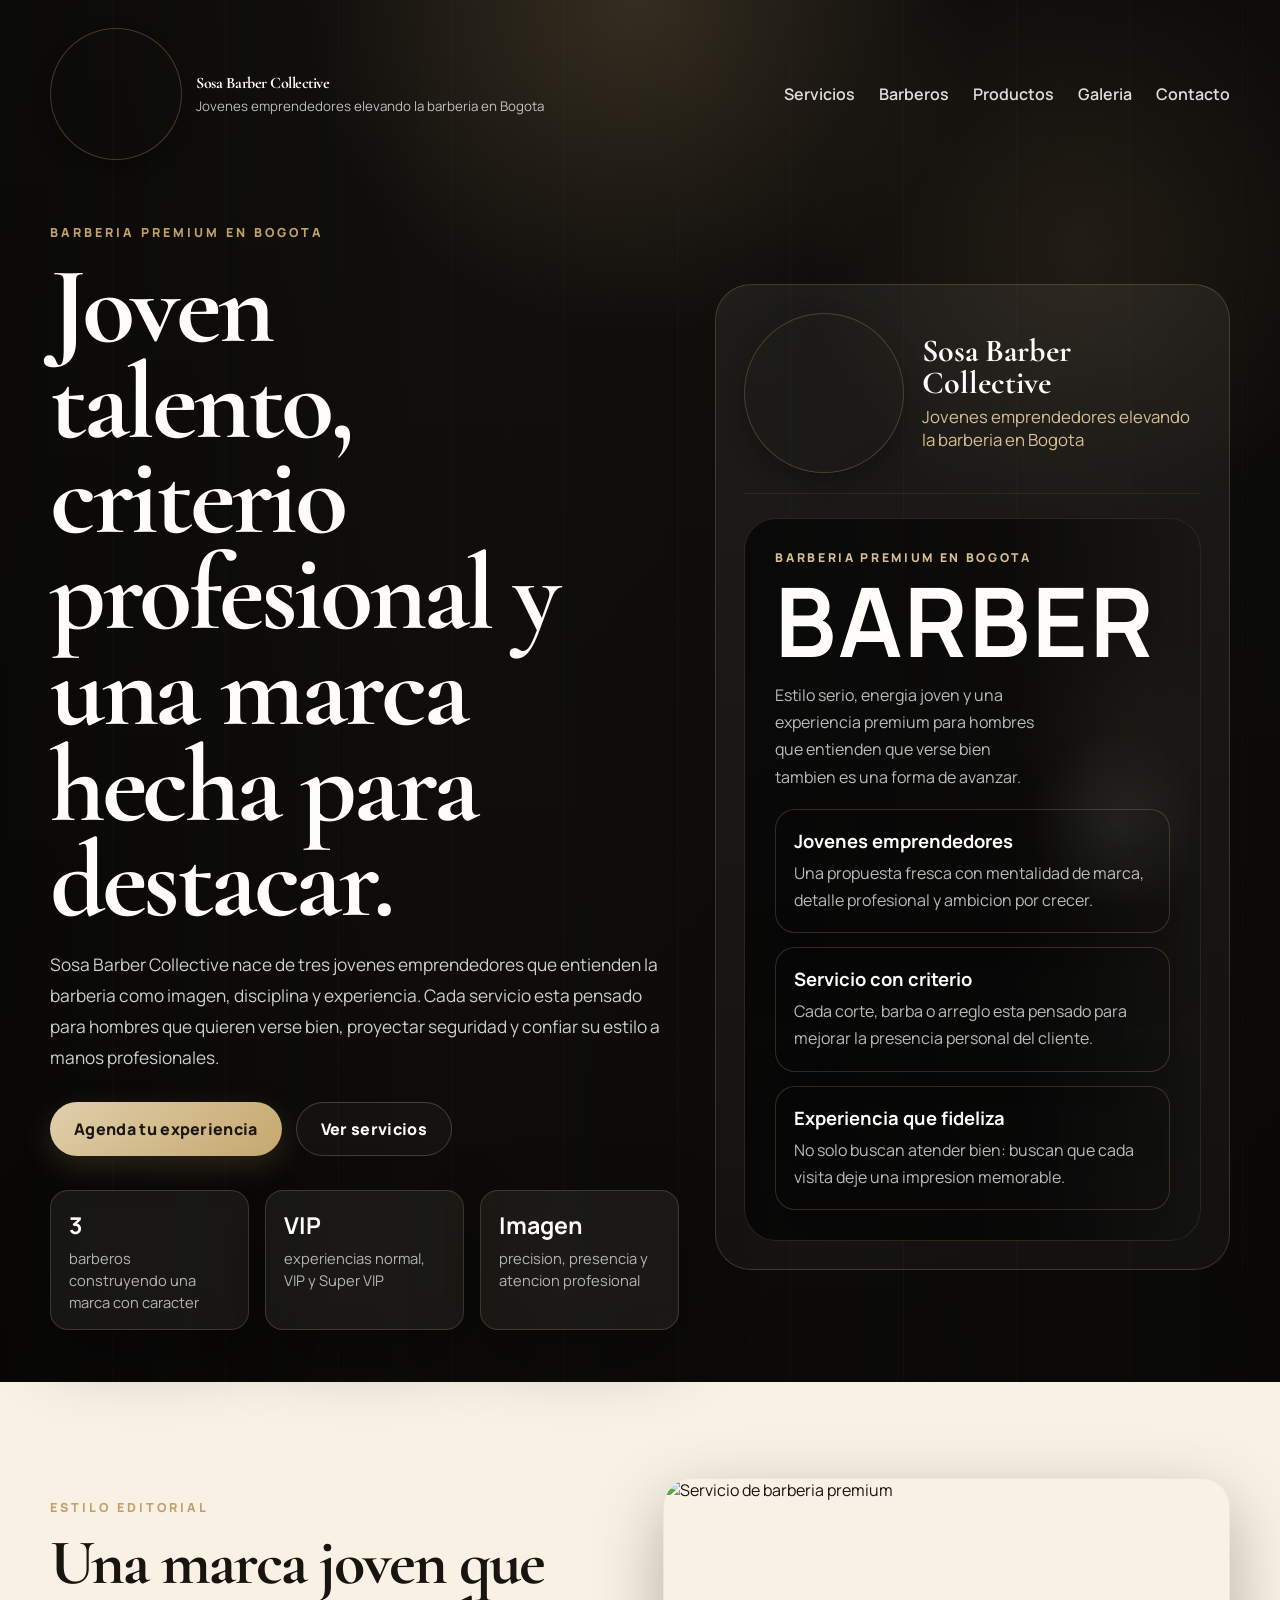
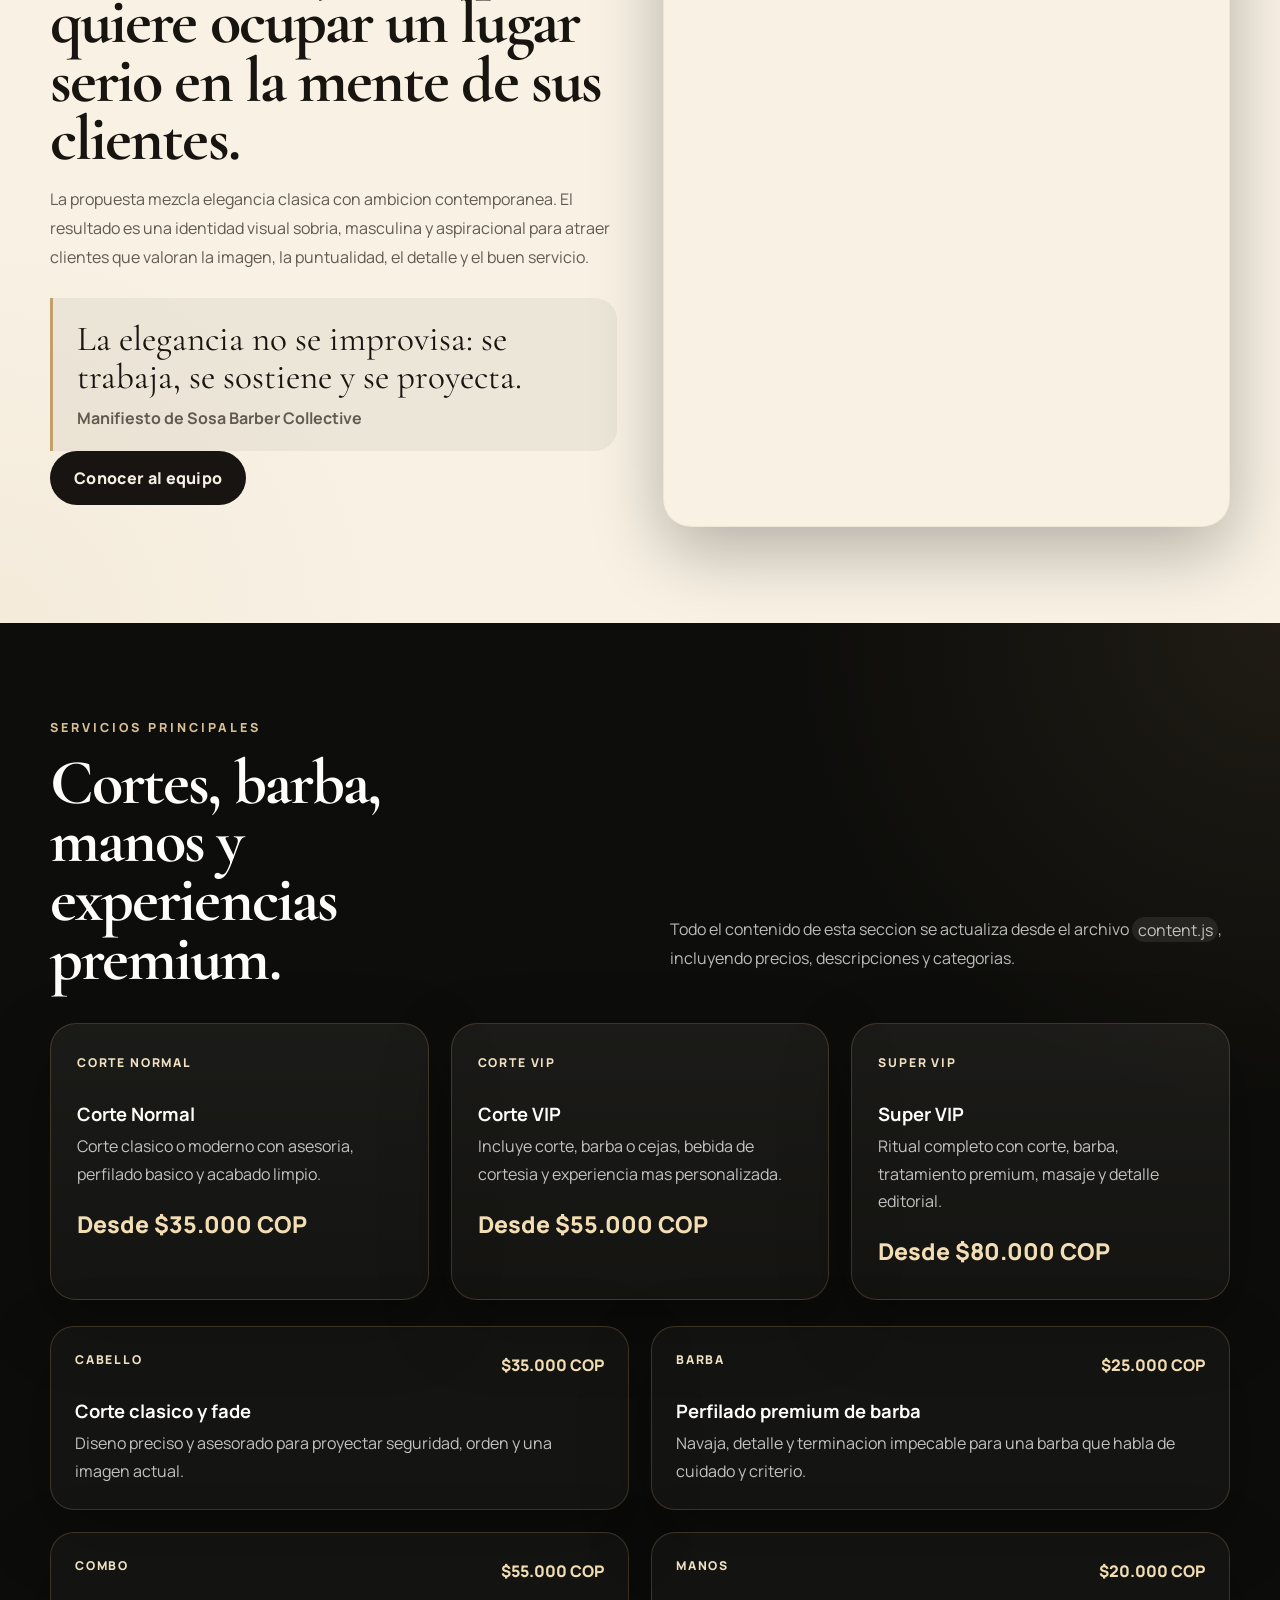
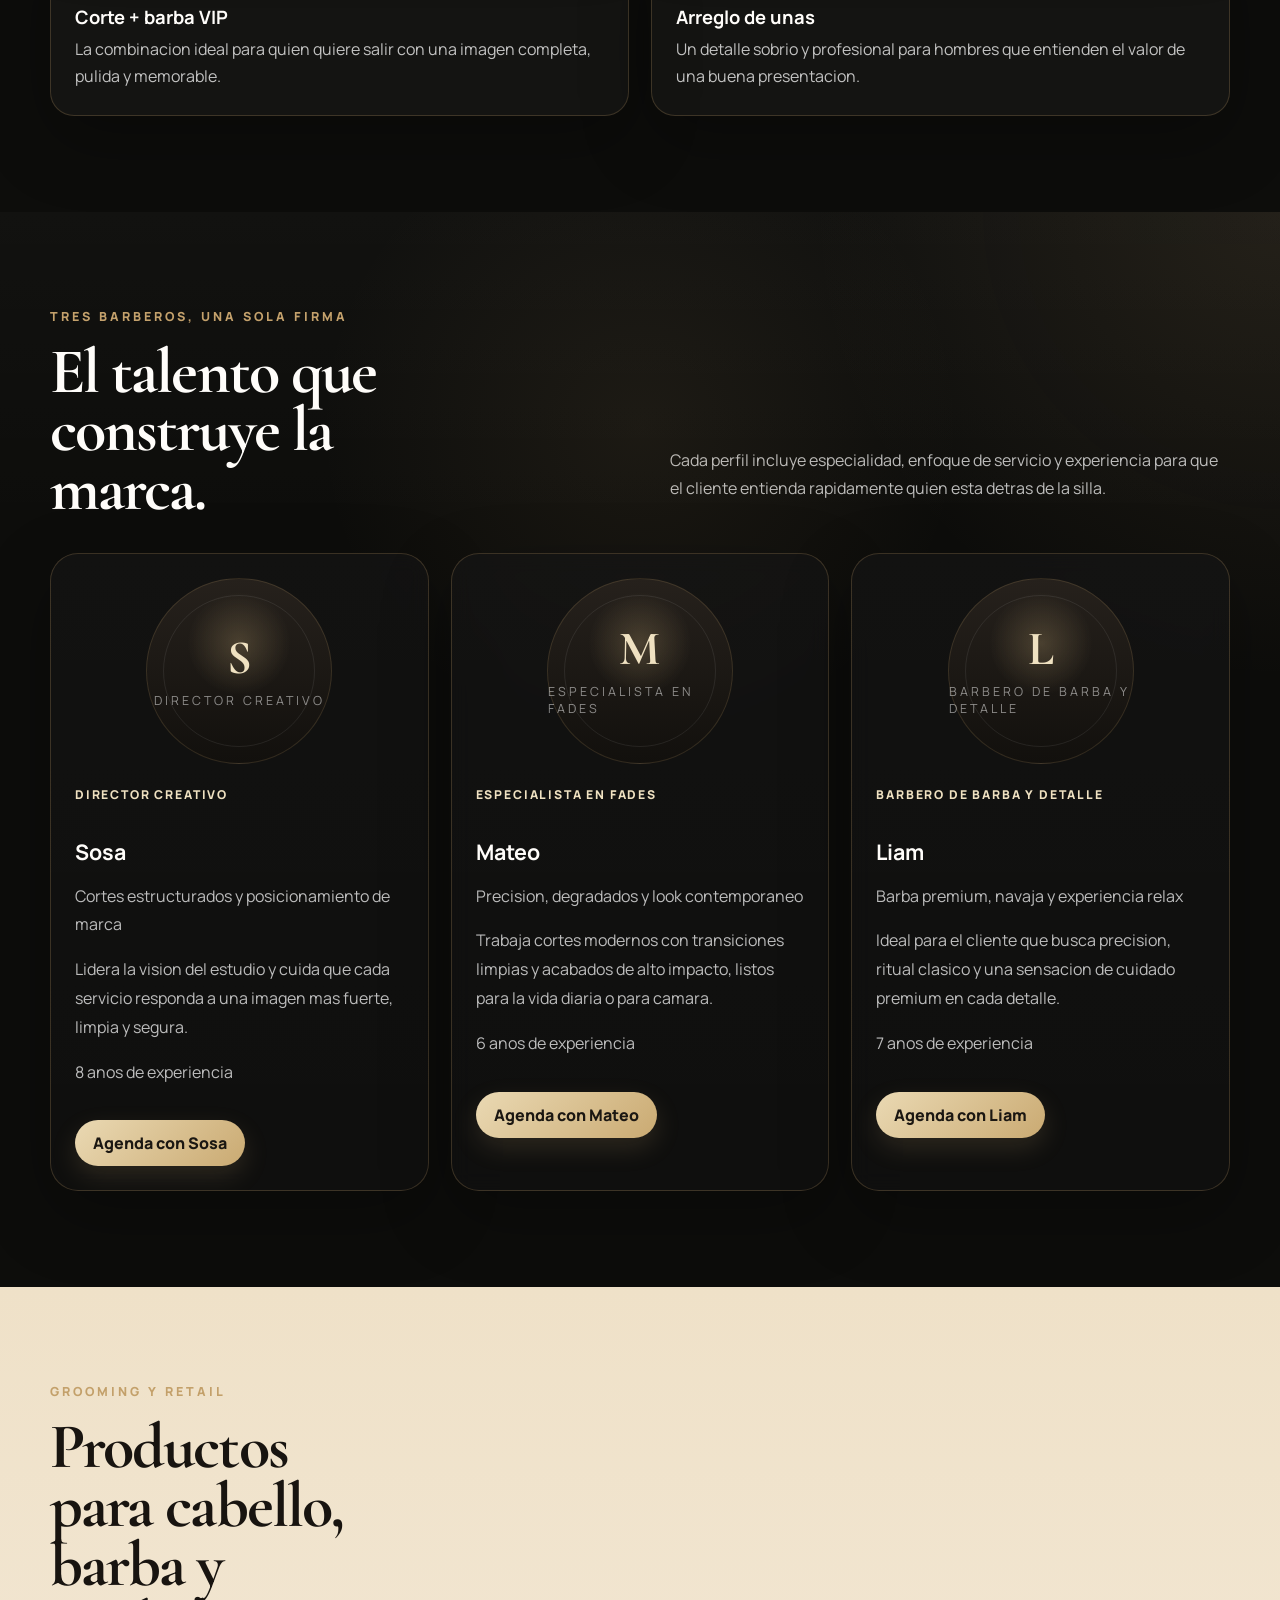
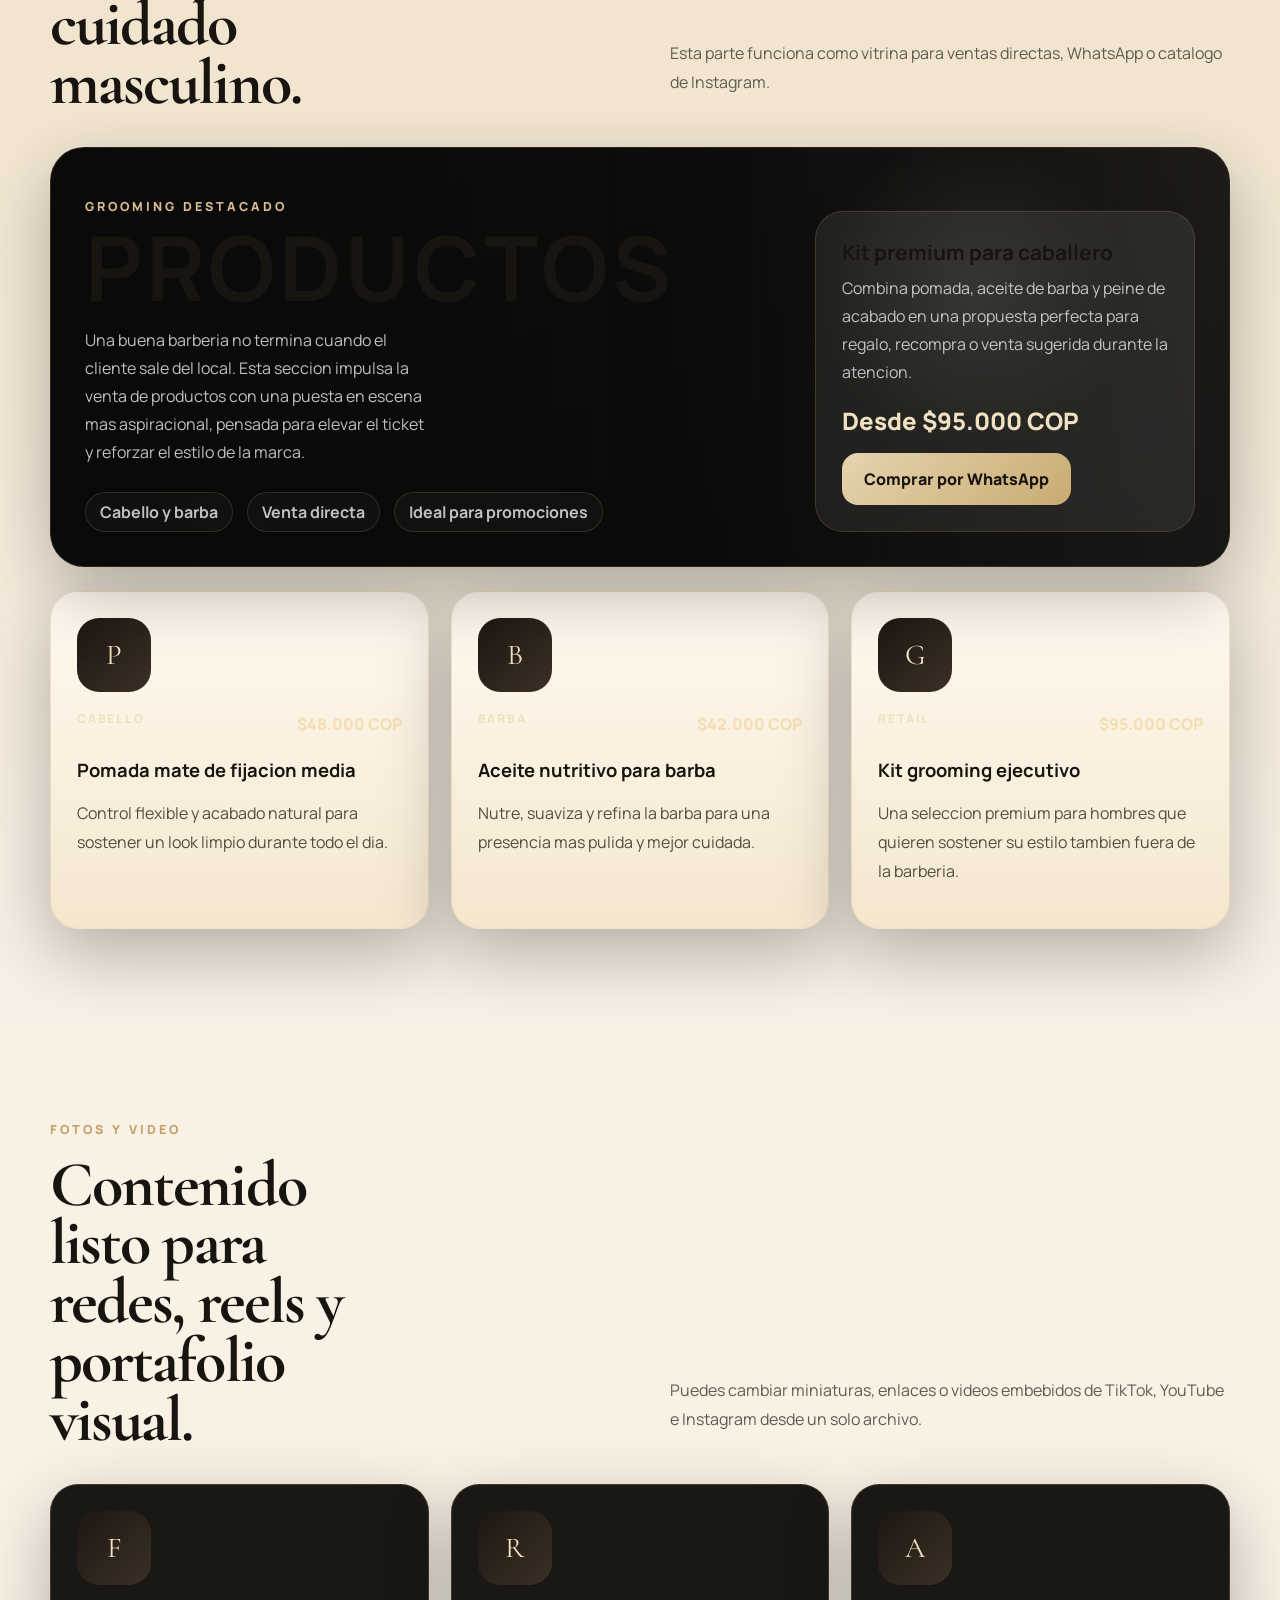
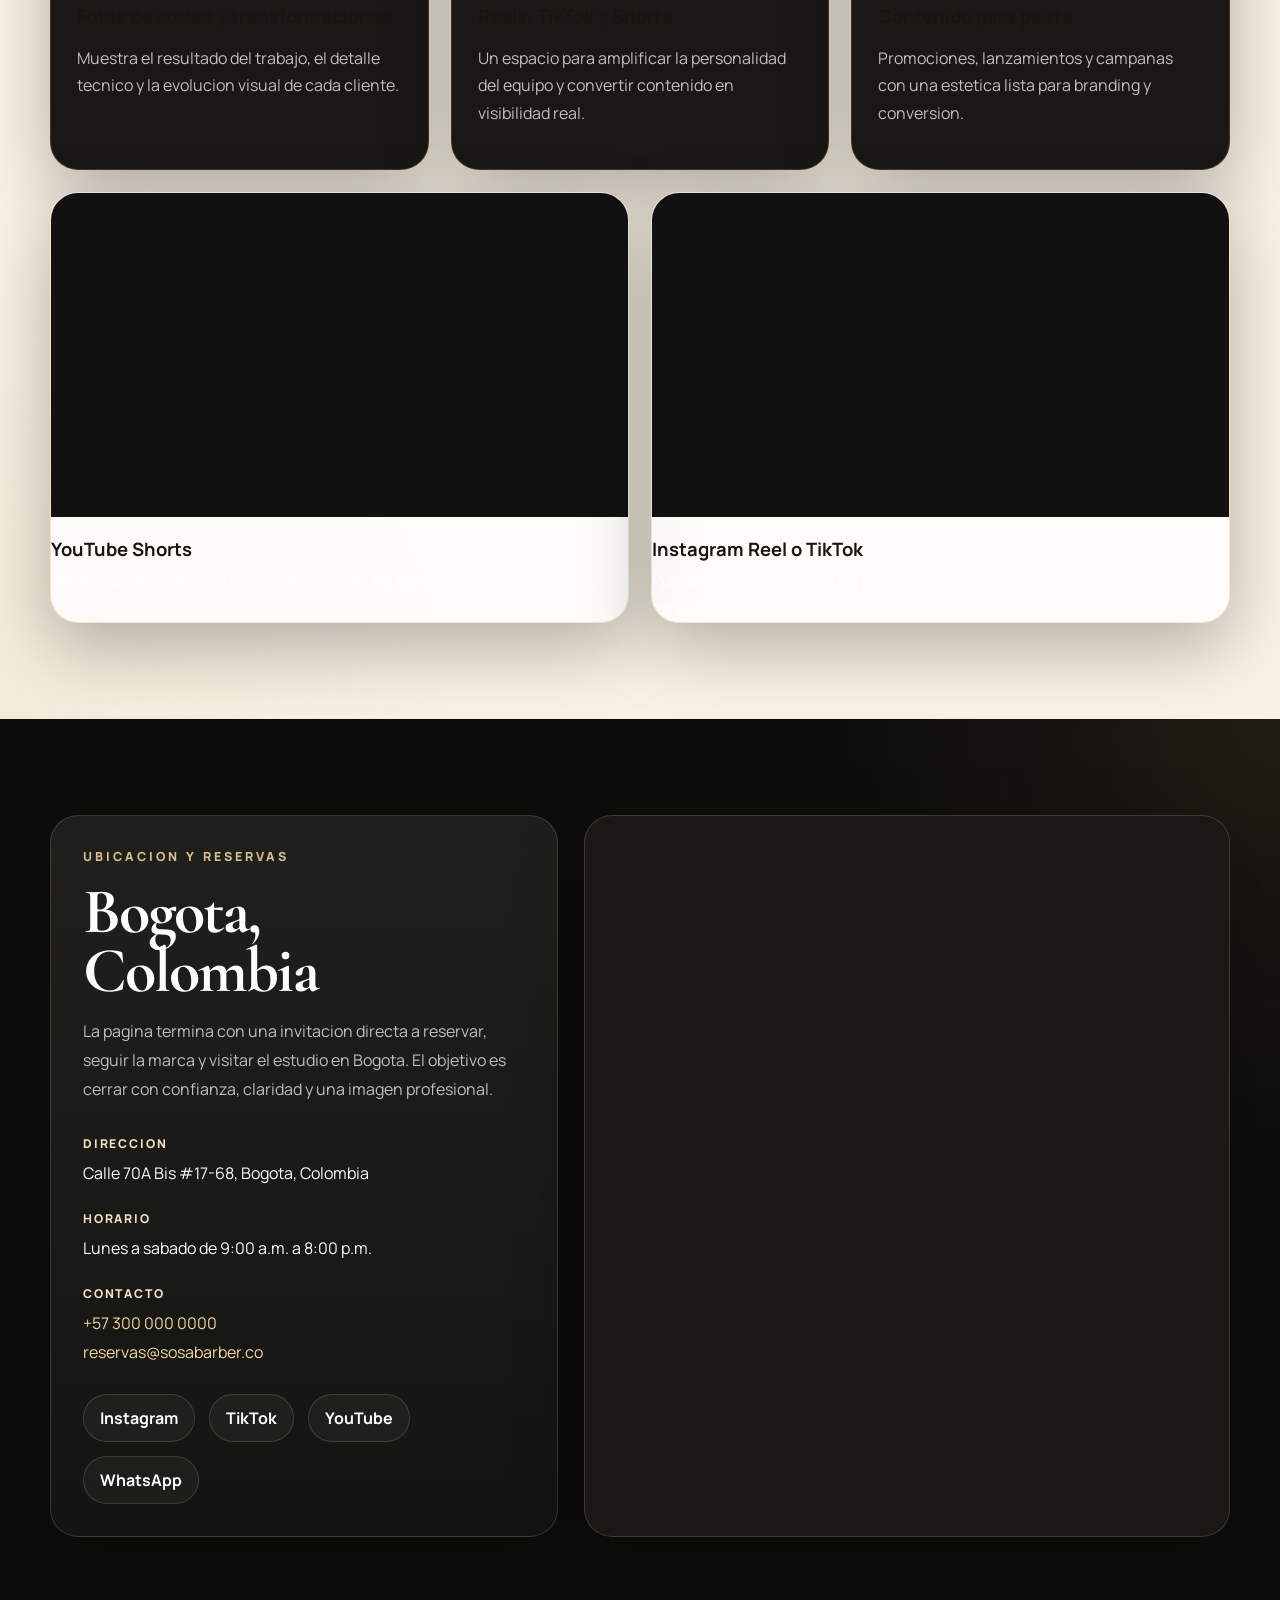
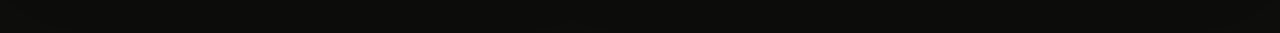
==== index.html @ c452bdff "landing-Barberia" ====
<!DOCTYPE html>
<html lang="es">
  <head>
    <meta charset="UTF-8" />
    <meta name="viewport" content="width=device-width, initial-scale=1.0" />
    <title>Sosa Barber Collective | Tradicion y estilo en Bogota</title>
    <meta
      name="description"
      content="Landing page premium para Sosa Barber Collective: cortes clasicos, VIP y Super VIP, barberia, barba, unas y productos de cuidado masculino en Bogota."
    />
    <link rel="preconnect" href="https://fonts.googleapis.com" />
    <link rel="preconnect" href="https://fonts.gstatic.com" crossorigin />
    <link
      href="https://fonts.googleapis.com/css2?family=Cormorant+Garamond:wght@500;600;700&family=Manrope:wght@400;500;600;700;800&display=swap"
      rel="stylesheet"
    />
    <link rel="stylesheet" href="./css/styles.css" />
  </head>
  <body>
    <div class="page-shell">
      <header class="hero" id="inicio">
        <nav class="topbar">
          <a class="brand" href="#inicio" aria-label="Ir al inicio">
            <img src="./img/logo4.png" alt="Logo de Sosa Barber Collective" class="brand__logo" />
            <span class="brand__text">
              <strong id="brand-name"></strong>
              <small id="brand-tagline"></small>
            </span>
          </a>

          <button class="menu-toggle" type="button" aria-expanded="false" aria-controls="site-menu">
            Menu
          </button>

          <div class="menu" id="site-menu">
            <a href="#servicios">Servicios</a>
            <a href="#barberos">Barberos</a>
            <a href="#productos">Productos</a>
            <a href="#galeria">Galeria</a>
            <a href="#contacto">Contacto</a>
          </div>
        </nav>

        <div class="hero__backdrop"></div>
        <div class="hero__content container">
          <div class="hero__copy">
            <p class="eyebrow" id="hero-kicker"></p>
            <h1 id="hero-title"></h1>
            <p class="hero__text" id="hero-description"></p>

            <div class="hero__actions">
              <a class="button button--gold" id="hero-primary-link" href="#contacto"></a>
              <a class="button button--ghost" href="#servicios">Ver servicios</a>
            </div>

            <ul class="hero__facts" id="hero-facts"></ul>
          </div>

          <aside class="hero__stage">
            <div class="hero__lockup">
              <div class="hero__seal">
                <img src="./img/logo4.png" alt="Emblema Sosa Barber Collective" />
              </div>
              <div class="hero__lockup-copy">
                <strong id="hero-brand-name"></strong>
                <span id="hero-brand-tagline"></span>
              </div>
            </div>

            <div class="hero__poster">
              <p class="hero__poster-kicker" id="hero-poster-kicker"></p>
              <h2 class="hero__poster-title" id="hero-poster-title"></h2>
              <p class="hero__poster-copy" id="hero-poster-copy"></p>
              <div class="hero__card-grid" id="experience-points"></div>
            </div>
          </aside>
        </div>
      </header>

      <main>
        <section class="section section--light">
          <div class="container intro-grid">
            <div>
              <p class="eyebrow">Estilo editorial</p>
              <h2 class="section-title" id="about-title"></h2>
              <p class="section-copy" id="about-copy"></p>
              <blockquote class="brand-quote">
                <p id="quote-text"></p>
                <footer id="quote-author"></footer>
              </blockquote>
              <div class="section-actions">
                <a class="button button--dark" href="#barberos">Conocer al equipo</a>
              </div>
            </div>
            <div class="intro-image">
              <img src="./img/barberia-dos.png" alt="Servicio de barberia premium" />
            </div>
          </div>
        </section>

        <section class="section section--dark" id="servicios">
          <div class="container">
            <p class="eyebrow eyebrow--gold">Servicios principales</p>
            <div class="section-heading">
              <h2 class="section-title section-title--light">Cortes, barba, manos y experiencias premium.</h2>
              <p class="section-copy section-copy--light">
                Todo el contenido de esta seccion se actualiza desde el archivo
                <code>content.js</code>, incluyendo precios, descripciones y categorias.
              </p>
            </div>

            <div class="service-tiers" id="service-tiers"></div>
            <div class="services-grid" id="services-grid"></div>
          </div>
        </section>

        <section class="section section--barbers" id="barberos">
          <div class="container">
            <p class="eyebrow">Tres barberos, una sola firma</p>
            <div class="section-heading">
              <h2 class="section-title section-title--light">El talento que construye la marca.</h2>
              <p class="section-copy section-copy--light">
                Cada perfil incluye especialidad, enfoque de servicio y experiencia para que el cliente
                entienda rapidamente quien esta detras de la silla.
              </p>
            </div>

            <div class="barbers-grid" id="barbers-grid"></div>
          </div>
        </section>

        <section class="section section--sand" id="productos">
          <div class="container">
            <p class="eyebrow">Grooming y retail</p>
            <div class="section-heading">
              <h2 class="section-title">Productos para cabello, barba y cuidado masculino.</h2>
              <p class="section-copy">
                Esta parte funciona como vitrina para ventas directas, WhatsApp o catalogo de Instagram.
              </p>
            </div>

            <div class="product-spotlight" id="product-spotlight"></div>
            <div class="products-grid" id="products-grid"></div>
          </div>
        </section>

        <section class="section section--light" id="galeria">
          <div class="container">
            <p class="eyebrow">Fotos y video</p>
            <div class="section-heading">
              <h2 class="section-title">Contenido listo para redes, reels y portafolio visual.</h2>
              <p class="section-copy">
                Puedes cambiar miniaturas, enlaces o videos embebidos de TikTok, YouTube e Instagram
                desde un solo archivo.
              </p>
            </div>

            <div class="gallery-grid" id="gallery-grid"></div>
            <div class="video-grid" id="video-grid"></div>
          </div>
        </section>

        <section class="section section--dark" id="contacto">
          <div class="container contact-layout">
            <div class="contact-panel">
              <p class="eyebrow eyebrow--gold">Ubicacion y reservas</p>
              <h2 class="section-title section-title--light">Bogota, Colombia</h2>
              <p class="section-copy section-copy--light" id="contact-copy"></p>

              <div class="contact-details">
                <div>
                  <span class="detail-label">Direccion</span>
                  <p id="address-text"></p>
                </div>
                <div>
                  <span class="detail-label">Horario</span>
                  <p id="schedule-text"></p>
                </div>
                <div>
                  <span class="detail-label">Contacto</span>
                  <p id="contact-links"></p>
                </div>
              </div>

              <div class="socials" id="social-links"></div>
            </div>

            <div class="map-card">
              <iframe
                id="map-frame"
                title="Mapa de Sosa Barber Collective"
                loading="lazy"
                referrerpolicy="no-referrer-when-downgrade"
              ></iframe>
            </div>
          </div>
        </section>
      </main>
    </div>

    <script src="./js/content.js"></script>
  </body>
</html>
---- css/styles.css ----
:root {
  --bg: #0c0b09;
  --bg-soft: #16120f;
  --paper: #f6efe3;
  --paper-deep: #eadfcd;
  --ink: #181410;
  --ink-soft: #625a51;
  --gold: #c3a06a;
  --gold-soft: #d7bf93;
  --gold-pale: #efe1c1;
  --line: rgba(195, 160, 106, 0.24);
  --line-soft: rgba(195, 160, 106, 0.12);
  --white: #fffdfa;
  --shadow: 0 24px 70px rgba(0, 0, 0, 0.28);
  --radius: 28px;
  --radius-sm: 18px;
  --container: min(1180px, calc(100% - 32px));
}

* {
  box-sizing: border-box;
}

html {
  scroll-behavior: smooth;
}

body {
  margin: 0;
  font-family: "Manrope", sans-serif;
  background:
    radial-gradient(circle at top, rgba(195, 160, 106, 0.14), transparent 30%),
    linear-gradient(180deg, #080808 0%, #12100d 100%);
  color: var(--white);
}

img {
  display: block;
  max-width: 100%;
}

a {
  color: inherit;
  text-decoration: none;
}

code {
  font-family: inherit;
  background: rgba(255, 255, 255, 0.08);
  padding: 0.1rem 0.35rem;
  border-radius: 999px;
}

.container {
  width: var(--container);
  margin: 0 auto;
}

.page-shell {
  overflow: hidden;
}

.hero {
  position: relative;
  min-height: 100vh;
  padding: 20px 0 52px;
  background:
    radial-gradient(circle at 50% 0%, rgba(195, 160, 106, 0.22), transparent 22%),
    radial-gradient(circle at 85% 18%, rgba(195, 160, 106, 0.14), transparent 18%),
    linear-gradient(180deg, #11100d 0%, #0c0b09 100%);
}

.hero::before {
  content: "";
  position: absolute;
  inset: 0;
  background:
    linear-gradient(90deg, rgba(0, 0, 0, 0.35), transparent 35%, rgba(0, 0, 0, 0.25)),
    repeating-linear-gradient(
      90deg,
      transparent 0,
      transparent 112px,
      rgba(195, 160, 106, 0.03) 112px,
      rgba(195, 160, 106, 0.03) 113px
    );
  pointer-events: none;
}

.topbar,
.hero__content {
  position: relative;
  z-index: 1;
}

.topbar {
  width: var(--container);
  margin: 0 auto;
  display: flex;
  align-items: center;
  justify-content: space-between;
  gap: 24px;
  padding: 8px 0;
}

.brand {
  display: flex;
  align-items: center;
  gap: 14px;
  position: relative;
}

.brand::before {
  content: "";
  width: 130px;
  height: 130px;
  border-radius: 50%;
  flex-shrink: 0;
  background: url("../img/logo4.png") center / 200% no-repeat;
  border: 1px solid rgba(195, 160, 106, 0.3);
  box-shadow: 0 8px 18px rgba(0, 0, 0, 0.3);
}

.brand__logo {
  width: 0;
  height: 0;
  overflow: hidden;
  position: absolute;
}

.brand__text {
  display: flex;
  flex-direction: column;
  gap: 4px;
}

.brand__text strong,
.section-title,
#hero-title {
  font-family: "Cormorant Garamond", serif;
  letter-spacing: -0.03em;
}

.brand__text strong {
  font-size: 1rem;
}

.brand__text small {
  color: rgba(255, 255, 255, 0.72);
}

.menu {
  display: flex;
  align-items: center;
  gap: 24px;
  font-weight: 600;
}

.menu a {
  color: rgba(255, 255, 255, 0.86);
}

.menu-toggle {
  display: none;
  border: 1px solid var(--line);
  background: rgba(255, 255, 255, 0.06);
  color: var(--white);
  border-radius: 999px;
  padding: 10px 16px;
  font: inherit;
}

.hero__content {
  width: var(--container);
  margin: 0 auto;
  min-height: calc(100vh - 120px);
  display: grid;
  grid-template-columns: 1.1fr 0.9fr;
  gap: 36px;
  align-items: center;
  padding-top: 56px;
}

.eyebrow {
  margin: 0 0 18px;
  color: var(--gold);
  font-size: 0.78rem;
  text-transform: uppercase;
  letter-spacing: 0.24em;
  font-weight: 800;
}

.eyebrow--gold {
  color: var(--gold-soft);
}

#hero-title {
  margin: 0;
  font-size: clamp(3.6rem, 9vw, 6.8rem);
  line-height: 0.88;
  max-width: 10ch;
}

.hero__text,
.section-copy,
.contact-details p,
.barber-copy,
.product-copy {
  line-height: 1.8;
  font-size: 1rem;
}

.hero__text {
  max-width: 58ch;
  margin: 20px 0 28px;
  font-size: 1.08rem;
  color: rgba(255, 255, 255, 0.8);
}

.hero__actions,
.section-actions,
.socials {
  display: flex;
  flex-wrap: wrap;
  gap: 14px;
}

.button {
  display: inline-flex;
  align-items: center;
  justify-content: center;
  min-height: 54px;
  padding: 0 24px;
  border-radius: 999px;
  font-weight: 800;
  letter-spacing: 0.02em;
  transition: transform 180ms ease, background 180ms ease, border-color 180ms ease;
}

.button:hover {
  transform: translateY(-2px);
}

.button--gold {
  background: linear-gradient(135deg, #e0cfaa, #c6a86f);
  color: #1b1712;
  box-shadow: 0 10px 30px rgba(198, 168, 111, 0.18);
}

.button--ghost {
  border: 1px solid rgba(255, 255, 255, 0.18);
  background: rgba(255, 255, 255, 0.03);
}

.button--dark {
  background: #171411;
  color: var(--paper);
}

.hero__facts {
  list-style: none;
  padding: 0;
  margin: 34px 0 0;
  display: grid;
  grid-template-columns: repeat(3, minmax(0, 1fr));
  gap: 16px;
}

.hero__facts li,
.experience-item,
.service-card,
.barber-card,
.product-card,
.gallery-card,
.video-card,
.contact-panel,
.map-card,
.tier-card,
.signature-card {
  border: 1px solid var(--line);
  box-shadow: var(--shadow);
}

.hero__facts li {
  padding: 18px 18px 16px;
  border-radius: var(--radius-sm);
  background: rgba(255, 249, 239, 0.06);
  backdrop-filter: blur(10px);
}

.hero__facts strong,
.tier-price {
  display: block;
  color: var(--white);
  font-size: 1.45rem;
  margin-bottom: 6px;
}

.hero__facts span {
  color: rgba(255, 255, 255, 0.68);
  font-size: 0.92rem;
}

.hero__stage {
  position: relative;
  padding: 28px;
  border-radius: 36px;
  border: 1px solid var(--line);
  background:
    linear-gradient(180deg, rgba(255, 249, 239, 0.04), rgba(255, 249, 239, 0.02)),
    rgba(255, 249, 239, 0.02);
  min-height: 560px;
  display: grid;
  align-content: start;
  gap: 24px;
}

.hero__lockup {
  display: flex;
  align-items: center;
  gap: 18px;
  padding-bottom: 20px;
  border-bottom: 1px solid var(--line-soft);
}

.hero__seal {
  width: 160px;
  height: 160px;
  border-radius: 50%;
  padding: 0;
  background: url("../img/logo4.png") center / 200% no-repeat;
  border: 1px solid rgba(195, 160, 106, 0.28);
  box-shadow: 0 10px 24px rgba(0, 0, 0, 0.3);
  flex-shrink: 0;
  overflow: hidden;
}

.hero__seal img {
  display: none;
}

.hero__lockup-copy {
  display: grid;
  gap: 6px;
}

.hero__lockup-copy strong {
  font-family: "Cormorant Garamond", serif;
  font-size: 2rem;
  line-height: 1;
  color: var(--white);
}

.hero__lockup-copy span {
  color: var(--gold-soft);
  font-size: 1.05rem;
}

.hero__card-label,
.detail-label,
.chip {
  display: inline-block;
  color: var(--gold-pale);
  text-transform: uppercase;
  letter-spacing: 0.15em;
  font-size: 0.76rem;
  font-weight: 800;
}

.hero__card-grid {
  display: grid;
  gap: 14px;
  margin-top: 18px;
}

.hero__poster {
  position: relative;
  overflow: hidden;
  border-radius: 32px;
  min-height: 380px;
  padding: 30px;
  background:
    linear-gradient(90deg, rgba(8, 8, 8, 0.9), rgba(8, 8, 8, 0.58)),
    radial-gradient(circle at 84% 30%, rgba(195, 160, 106, 0.12), transparent 18%),
    linear-gradient(180deg, #171410 0%, #0d0d0b 100%);
  border: 1px solid rgba(195, 160, 106, 0.18);
}

.hero__poster::after {
  content: "";
  position: absolute;
  inset: 0;
  background:
    linear-gradient(90deg, transparent 58%, rgba(255, 241, 214, 0.04) 100%),
    radial-gradient(circle at 82% 42%, rgba(255, 248, 230, 0.08), transparent 16%);
  pointer-events: none;
}

.hero__poster-kicker {
  position: relative;
  z-index: 1;
  margin: 0 0 12px;
  color: var(--gold-soft);
  text-transform: uppercase;
  letter-spacing: 0.22em;
  font-size: 0.76rem;
  font-weight: 800;
}

.hero__poster-title {
  position: relative;
  z-index: 1;
  margin: 0;
  max-width: 8ch;
  font-family: "Manrope", sans-serif;
  font-size: clamp(3.8rem, 10vw, 6rem);
  line-height: 0.9;
  letter-spacing: 0.02em;
}

.hero__poster-copy {
  position: relative;
  z-index: 1;
  max-width: 26ch;
  margin: 18px 0 0;
  color: rgba(255, 255, 255, 0.72);
  line-height: 1.7;
}

.experience-item {
  background: rgba(0, 0, 0, 0.16);
  border-radius: 20px;
  padding: 18px;
}

.experience-item strong,
.tier-card h3,
.barber-card h3,
.product-card h3,
.service-card h3,
.video-card h3,
.gallery-card h3 {
  display: block;
  font-size: 1.15rem;
  margin-bottom: 6px;
}

.experience-item span {
  color: rgba(255, 255, 255, 0.72);
  line-height: 1.7;
}

.section {
  padding: 96px 0;
}

.section--light {
  background:
    radial-gradient(circle at bottom left, rgba(195, 160, 106, 0.08), transparent 25%),
    #f8f1e4;
  color: var(--ink);
}

.section--sand {
  background: linear-gradient(180deg, #efe1c8 0%, #f7f0e5 100%);
  color: var(--ink);
}

.section--dark,
.section--barbers {
  background:
    radial-gradient(circle at top right, rgba(195, 160, 106, 0.1), transparent 28%),
    #0d0d0b;
}

.section--barbers {
  position: relative;
}

.section--barbers::before {
  content: "";
  position: absolute;
  inset: 0;
  background:
    linear-gradient(180deg, rgba(255, 255, 255, 0.02), transparent 30%),
    radial-gradient(circle at 50% 20%, rgba(195, 160, 106, 0.08), transparent 30%);
  pointer-events: none;
}

.section-title {
  margin: 0;
  font-size: clamp(2.6rem, 5vw, 4.5rem);
  line-height: 0.92;
  max-width: 11ch;
}

.section-title--light {
  color: var(--white);
}

.section-heading {
  display: flex;
  align-items: end;
  justify-content: space-between;
  gap: 24px;
  margin-bottom: 34px;
}

.section-copy {
  max-width: 56ch;
  color: var(--ink-soft);
}

.section-copy--light {
  color: rgba(255, 255, 255, 0.72);
}

.brand-quote {
  margin: 26px 0 0;
  padding: 22px 24px;
  border-left: 3px solid var(--gold);
  background: rgba(24, 20, 16, 0.05);
  border-radius: 0 22px 22px 0;
}

.brand-quote p {
  margin: 0;
  font-family: "Cormorant Garamond", serif;
  font-size: clamp(1.5rem, 3vw, 2.2rem);
  line-height: 1.1;
}

.brand-quote footer {
  margin-top: 10px;
  color: var(--ink-soft);
  font-weight: 700;
}

.intro-grid {
  display: grid;
  grid-template-columns: 1fr 1fr;
  gap: 46px;
  align-items: center;
}

.intro-image {
  border-radius: var(--radius);
  overflow: hidden;
  box-shadow: var(--shadow);
  border: 1px solid rgba(195, 160, 106, 0.14);
  width: 567px;
  height: 649px;
  flex-shrink: 0;
}

.intro-image img {
  width: 100%;
  height: 100%;
  object-fit: cover;
  display: block;
}

.intro-grid > div:first-child .section-title {
  max-width: none;
}

.service-tiers,
.services-grid,
.barbers-grid,
.products-grid,
.gallery-grid,
.video-grid {
  display: grid;
  gap: 22px;
}

.service-tiers {
  grid-template-columns: repeat(3, minmax(0, 1fr));
  margin-bottom: 26px;
}

.tier-card {
  background: linear-gradient(180deg, rgba(255, 250, 242, 0.06), rgba(255, 250, 242, 0.03));
  border-radius: 26px;
  padding: 26px;
}

.tier-card p,
.service-card p,
.video-card p {
  margin: 0;
  line-height: 1.7;
  color: rgba(255, 255, 255, 0.74);
}

.tier-price {
  margin-top: 20px;
  color: #f3deb4;
  font-weight: 800;
}

.services-grid {
  grid-template-columns: repeat(2, minmax(0, 1fr));
}

.service-card {
  border-radius: 24px;
  padding: 24px;
  background: rgba(255, 255, 255, 0.03);
}

.service-card__meta,
.product-card__meta,
.barber-card__meta {
  display: flex;
  align-items: center;
  justify-content: space-between;
  gap: 16px;
  margin-bottom: 12px;
}

.service-card__price,
.product-card__price {
  color: #f3deb4;
  font-weight: 800;
}

.barbers-grid {
  position: relative;
  z-index: 1;
  grid-template-columns: repeat(3, minmax(0, 1fr));
}

.barber-card {
  border-radius: 28px;
  overflow: hidden;
  padding: 24px;
  background:
    linear-gradient(180deg, rgba(255, 255, 255, 0.03), rgba(255, 255, 255, 0.02)),
    rgba(10, 10, 10, 0.65);
  backdrop-filter: blur(10px);
}

.barber-card__portrait {
  width: 186px;
  height: 186px;
  margin: 0 auto 22px;
  border-radius: 50%;
  display: grid;
  place-items: center;
  border: 1px solid rgba(195, 160, 106, 0.18);
  background:
    radial-gradient(circle at 50% 35%, rgba(210, 181, 126, 0.24), transparent 34%),
    linear-gradient(180deg, #26211c 0%, #12100d 100%);
  position: relative;
}

.barber-card__portrait::before {
  content: "";
  position: absolute;
  inset: 16px;
  border-radius: 50%;
  border: 1px solid rgba(255, 255, 255, 0.08);
}

.barber-card__monogram {
  position: relative;
  z-index: 1;
  display: grid;
  place-items: center;
  gap: 10px;
}

.barber-card__monogram strong {
  margin: 0;
  font-size: 3rem;
  line-height: 1;
  font-family: "Cormorant Garamond", serif;
  color: var(--gold-pale);
}

.barber-card__monogram span {
  font-size: 0.78rem;
  text-transform: uppercase;
  letter-spacing: 0.24em;
  color: rgba(255, 255, 255, 0.5);
}

.barber-card__body {
  color: var(--white);
}

.barber-card h3 {
  font-size: 1.34rem;
}

.barber-copy {
  color: rgba(255, 255, 255, 0.72);
}

.barber-card__cta {
  margin-top: 18px;
  display: inline-flex;
  align-items: center;
  justify-content: center;
  padding: 12px 18px;
  border-radius: 999px;
  font-weight: 800;
  color: #1b1712;
  background: linear-gradient(135deg, #ead9b3, #caaa72);
  box-shadow: 0 10px 26px rgba(202, 170, 114, 0.16);
}

.products-grid {
  grid-template-columns: repeat(3, minmax(0, 1fr));
}

.product-spotlight {
  margin-bottom: 24px;
  border-radius: 34px;
  padding: 34px;
  background:
    linear-gradient(90deg, rgba(9, 9, 9, 0.94) 0%, rgba(9, 9, 9, 0.76) 52%, rgba(9, 9, 9, 0.22) 100%),
    linear-gradient(180deg, #171410 0%, #100f0d 100%);
  border: 1px solid rgba(195, 160, 106, 0.18);
  box-shadow: var(--shadow);
  min-height: 420px;
  position: relative;
  overflow: hidden;
  display: grid;
  grid-template-columns: 0.9fr 1.1fr;
  gap: 20px;
  align-items: end;
}

.product-spotlight::before {
  content: "";
  position: absolute;
  inset: 0;
  background:
    radial-gradient(circle at 78% 34%, rgba(255, 248, 230, 0.08), transparent 16%),
    linear-gradient(90deg, transparent 55%, rgba(255, 255, 255, 0.04) 100%);
  pointer-events: none;
}

.product-spotlight__copy,
.product-spotlight__panel {
  position: relative;
  z-index: 1;
}

.product-spotlight__copy {
  max-width: 34rem;
}

.product-spotlight__kicker {
  margin: 0 0 12px;
  color: var(--gold-soft);
  text-transform: uppercase;
  letter-spacing: 0.24em;
  font-size: 0.78rem;
  font-weight: 800;
}

.product-spotlight__title {
  margin: 0;
  font-size: clamp(3rem, 7vw, 5.8rem);
  line-height: 0.9;
  letter-spacing: 0.04em;
}

.product-spotlight__text {
  max-width: 34ch;
  margin: 18px 0 26px;
  color: rgba(255, 255, 255, 0.74);
  line-height: 1.75;
}

.product-spotlight__metrics {
  display: flex;
  flex-wrap: wrap;
  gap: 14px;
}

.product-spotlight__metrics span {
  display: inline-flex;
  align-items: center;
  min-height: 40px;
  padding: 0 14px;
  border-radius: 999px;
  border: 1px solid rgba(195, 160, 106, 0.18);
  background: rgba(255, 255, 255, 0.03);
  color: rgba(255, 255, 255, 0.74);
  font-weight: 700;
}

.product-spotlight__panel {
  justify-self: end;
  width: min(100%, 380px);
  border-radius: 28px;
  padding: 26px;
  background: rgba(255, 249, 239, 0.08);
  border: 1px solid rgba(195, 160, 106, 0.2);
  backdrop-filter: blur(10px);
}

.product-spotlight__panel strong {
  display: block;
  margin-bottom: 8px;
  font-size: 1.3rem;
}

.product-spotlight__panel p {
  margin: 0 0 18px;
  line-height: 1.75;
  color: rgba(255, 255, 255, 0.72);
}

.product-spotlight__price {
  display: inline-block;
  margin-bottom: 16px;
  color: var(--gold-pale);
  font-size: 1.5rem;
  font-weight: 800;
}

.product-spotlight__cta {
  display: inline-flex;
  align-items: center;
  justify-content: center;
  min-height: 52px;
  padding: 0 22px;
  border-radius: 16px;
  background: linear-gradient(135deg, #e5d4af, #c9ab72);
  color: #181410;
  font-weight: 800;
}

.product-card {
  border-radius: 28px;
  padding: 26px;
  background: linear-gradient(180deg, #fff9ef 0%, #f4e7cf 100%);
}

.product-card__icon,
.gallery-card__icon {
  width: 74px;
  height: 74px;
  border-radius: 22px;
  display: grid;
  place-items: center;
  margin-bottom: 18px;
  background: linear-gradient(135deg, #1d1712, #3b3024);
  color: var(--gold-pale);
  font-family: "Cormorant Garamond", serif;
  font-size: 1.8rem;
}

.product-card__body,
.gallery-card__body,
.video-card__body {
  color: var(--ink);
}

.product-copy {
  color: #554d42;
}

.gallery-grid {
  grid-template-columns: repeat(3, minmax(0, 1fr));
  margin-bottom: 22px;
}

.gallery-card {
  border-radius: 28px;
  padding: 26px;
  background: #1a1815;
  color: var(--white);
}

.gallery-card__body p {
  color: rgba(255, 255, 255, 0.72);
  line-height: 1.7;
}

.video-grid {
  grid-template-columns: repeat(2, minmax(0, 1fr));
}

.video-card {
  border-radius: 28px;
  overflow: hidden;
  background: rgba(255, 255, 255, 0.75);
}

.video-card iframe {
  width: 100%;
  aspect-ratio: 16 / 9;
  border: 0;
  display: block;
  background: #111;
}

.contact-layout {
  display: grid;
  grid-template-columns: 0.88fr 1.12fr;
  gap: 26px;
}

.contact-panel,
.map-card {
  border-radius: 28px;
  overflow: hidden;
}

.contact-panel {
  padding: 32px;
  background: linear-gradient(180deg, rgba(255, 248, 235, 0.08), rgba(255, 248, 235, 0.03));
}

.contact-details {
  display: grid;
  gap: 18px;
  margin: 28px 0;
}

.contact-details p,
#contact-links a {
  margin: 6px 0 0;
}

#contact-links a {
  color: #f1d7a0;
}

.socials a {
  padding: 12px 16px;
  border: 1px solid var(--line);
  border-radius: 999px;
  background: rgba(255, 255, 255, 0.04);
  font-weight: 700;
}

.map-card {
  min-height: 540px;
  background: #1a1815;
}

.map-card iframe {
  width: 100%;
  height: 100%;
  min-height: 540px;
  border: 0;
}

.chip {
  margin-bottom: 12px;
}

@media (max-width: 1080px) {
  .hero__content,
  .contact-layout,
  .section-heading {
    grid-template-columns: 1fr;
  }

  .intro-grid {
    grid-template-columns: 1fr 1fr;
  }

  .section-heading {
    display: grid;
    align-items: start;
  }

  .barbers-grid,
  .product-spotlight,
  .products-grid,
  .gallery-grid,
  .service-tiers,
  .services-grid,
  .video-grid {
    grid-template-columns: 1fr 1fr;
  }
}

@media (max-width: 760px) {
  .topbar {
    position: relative;
    align-items: start;
  }

  .menu-toggle {
    display: inline-flex;
  }

  .menu {
    position: absolute;
    top: calc(100% + 10px);
    right: 0;
    left: 0;
    display: none;
    flex-direction: column;
    align-items: flex-start;
    padding: 18px;
    border-radius: 22px;
    background: rgba(10, 10, 10, 0.94);
    border: 1px solid var(--line);
  }

  .menu.is-open {
    display: flex;
  }

  #hero-title {
    font-size: clamp(3rem, 17vw, 4.8rem);
  }

  .hero__facts,
  .barbers-grid,
  .product-spotlight,
  .products-grid,
  .gallery-grid,
  .service-tiers,
  .services-grid,
  .video-grid,
  .intro-grid {
    grid-template-columns: 1fr;
  }

  .brand::before {
    width: 90px;
    height: 90px;
  }

  .hero__stage {
    min-height: auto;
  }

  .hero__lockup {
    align-items: flex-start;
  }

  .hero__seal {
    width: 120px;
    height: 120px;
  }

  .hero__poster {
    min-height: auto;
  }

  .product-spotlight {
    padding: 26px;
    min-height: auto;
  }

  .product-spotlight__panel {
    justify-self: stretch;
    width: 100%;
  }

  .section,
  .hero {
    padding-bottom: 72px;
  }

  .hero__content {
    padding-top: 34px;
  }

  .brand__text small {
    display: none;
  }

  .barber-card__portrait {
    width: 160px;
    height: 160px;
  }
}
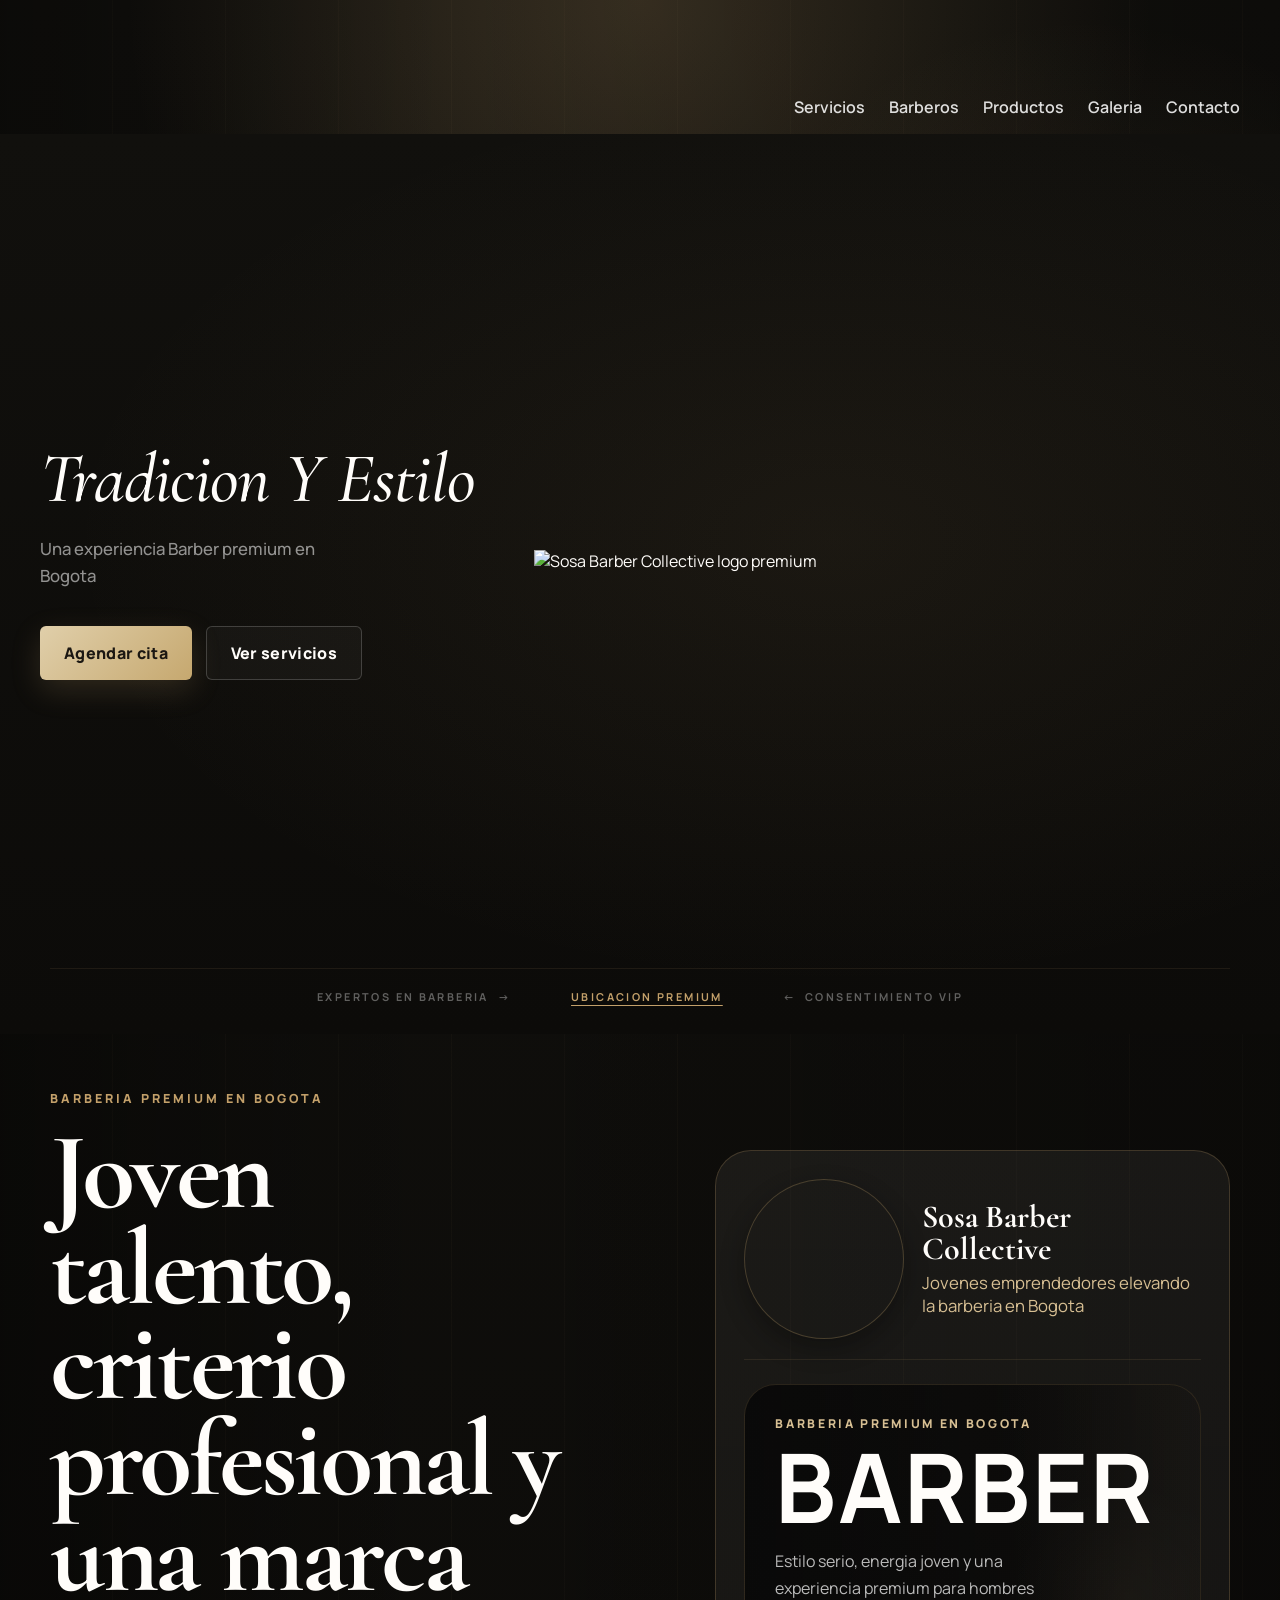
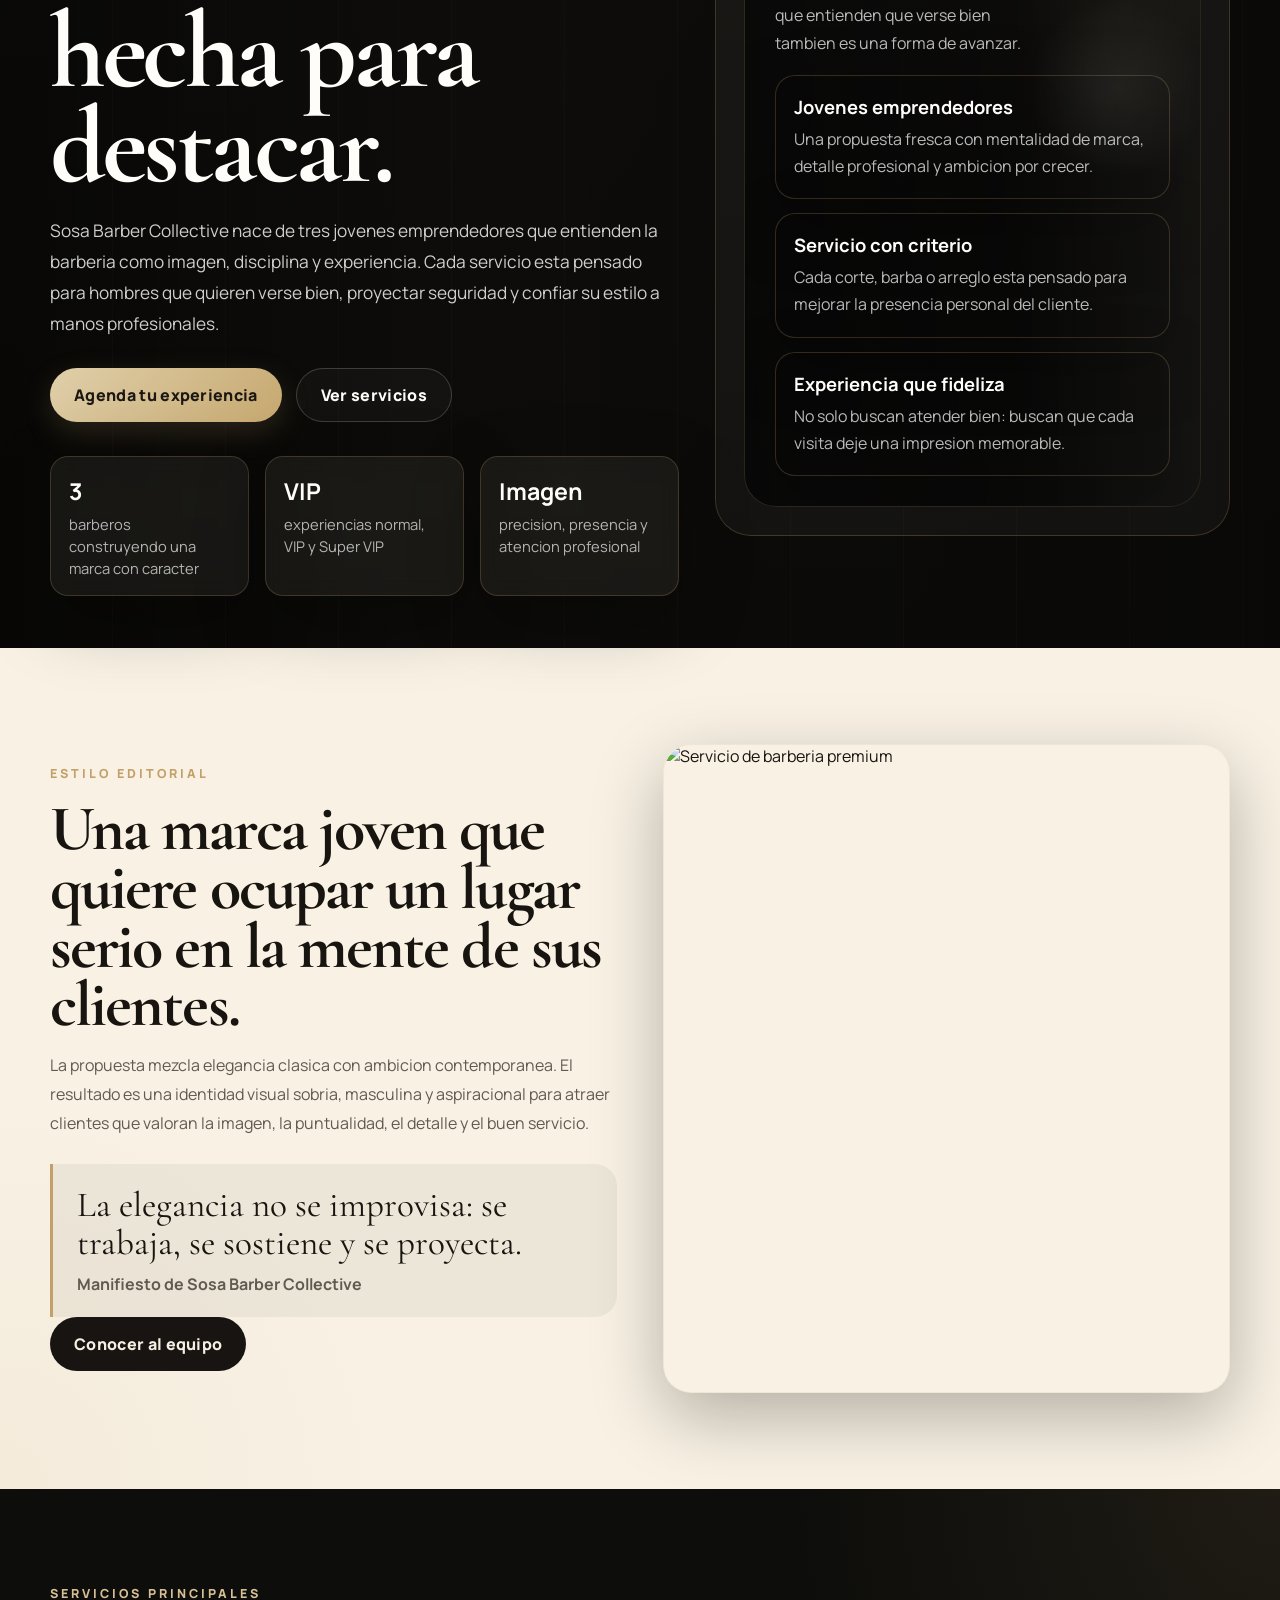
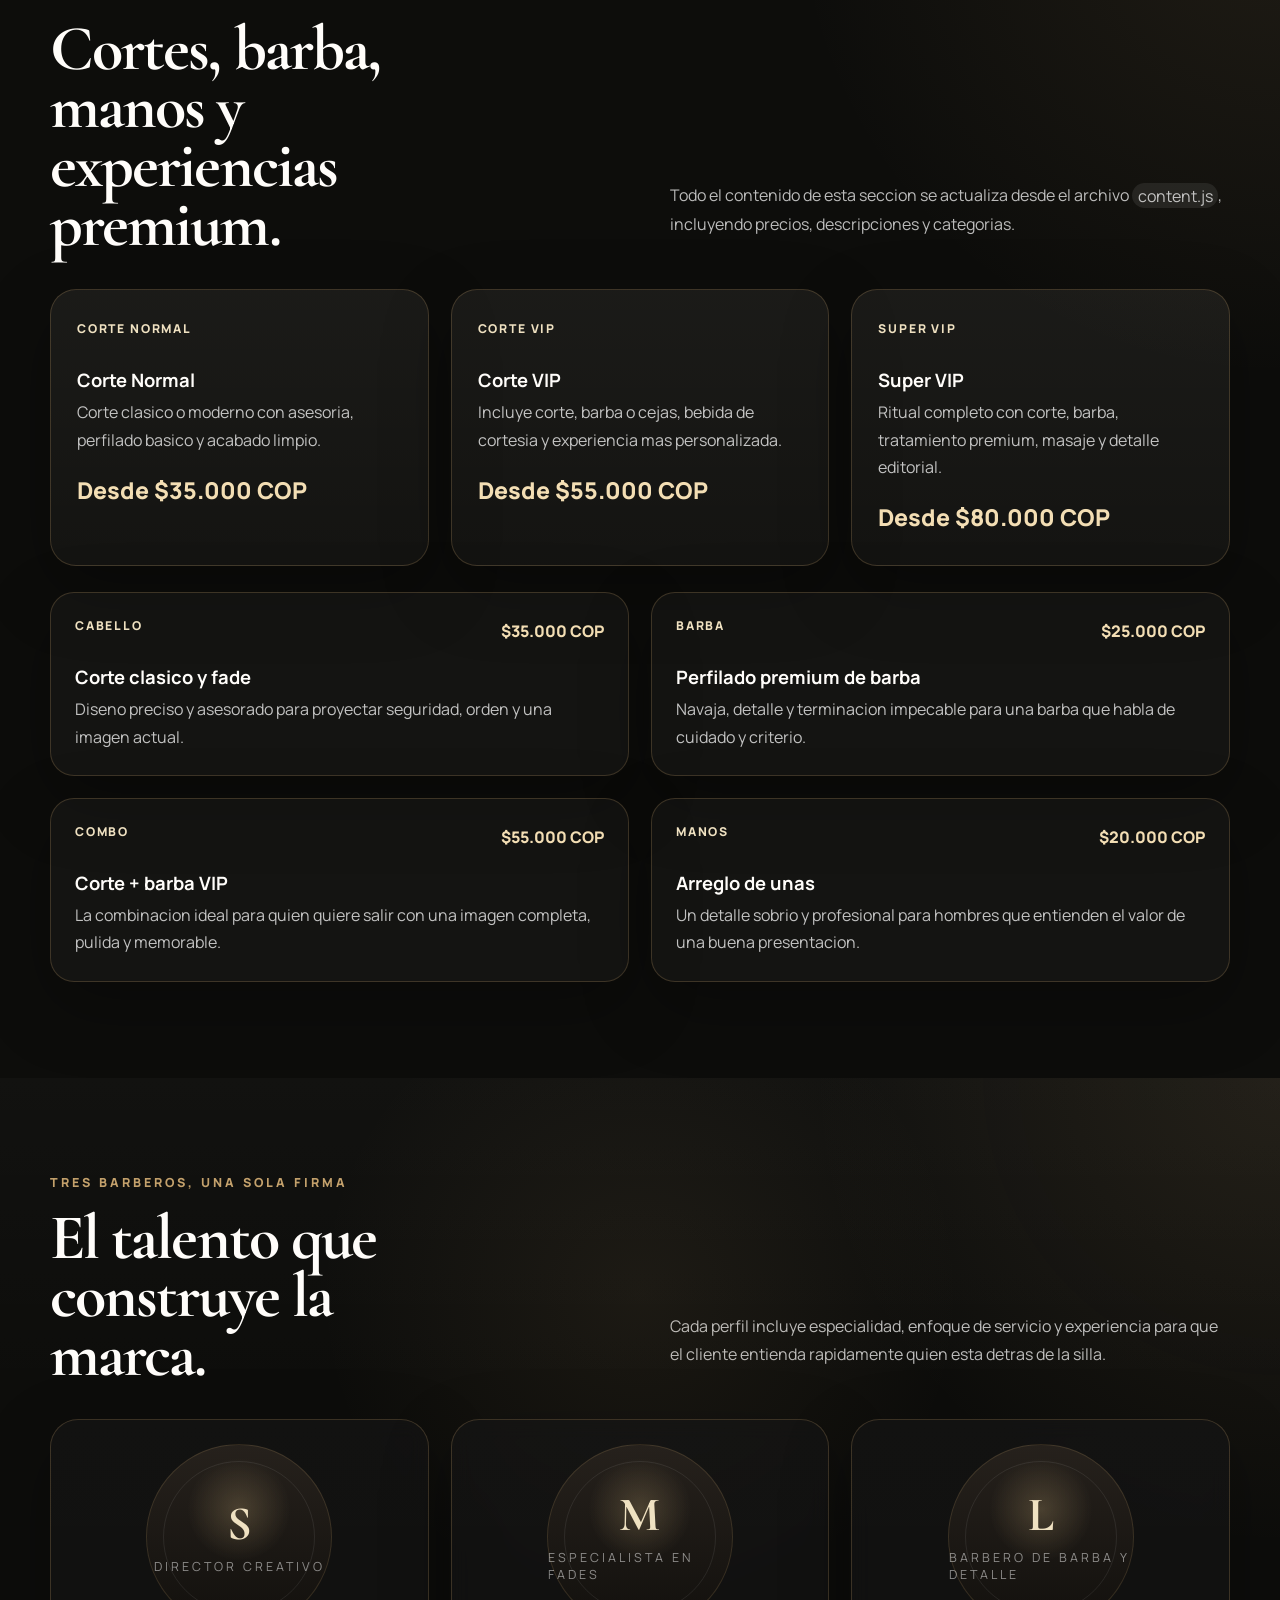
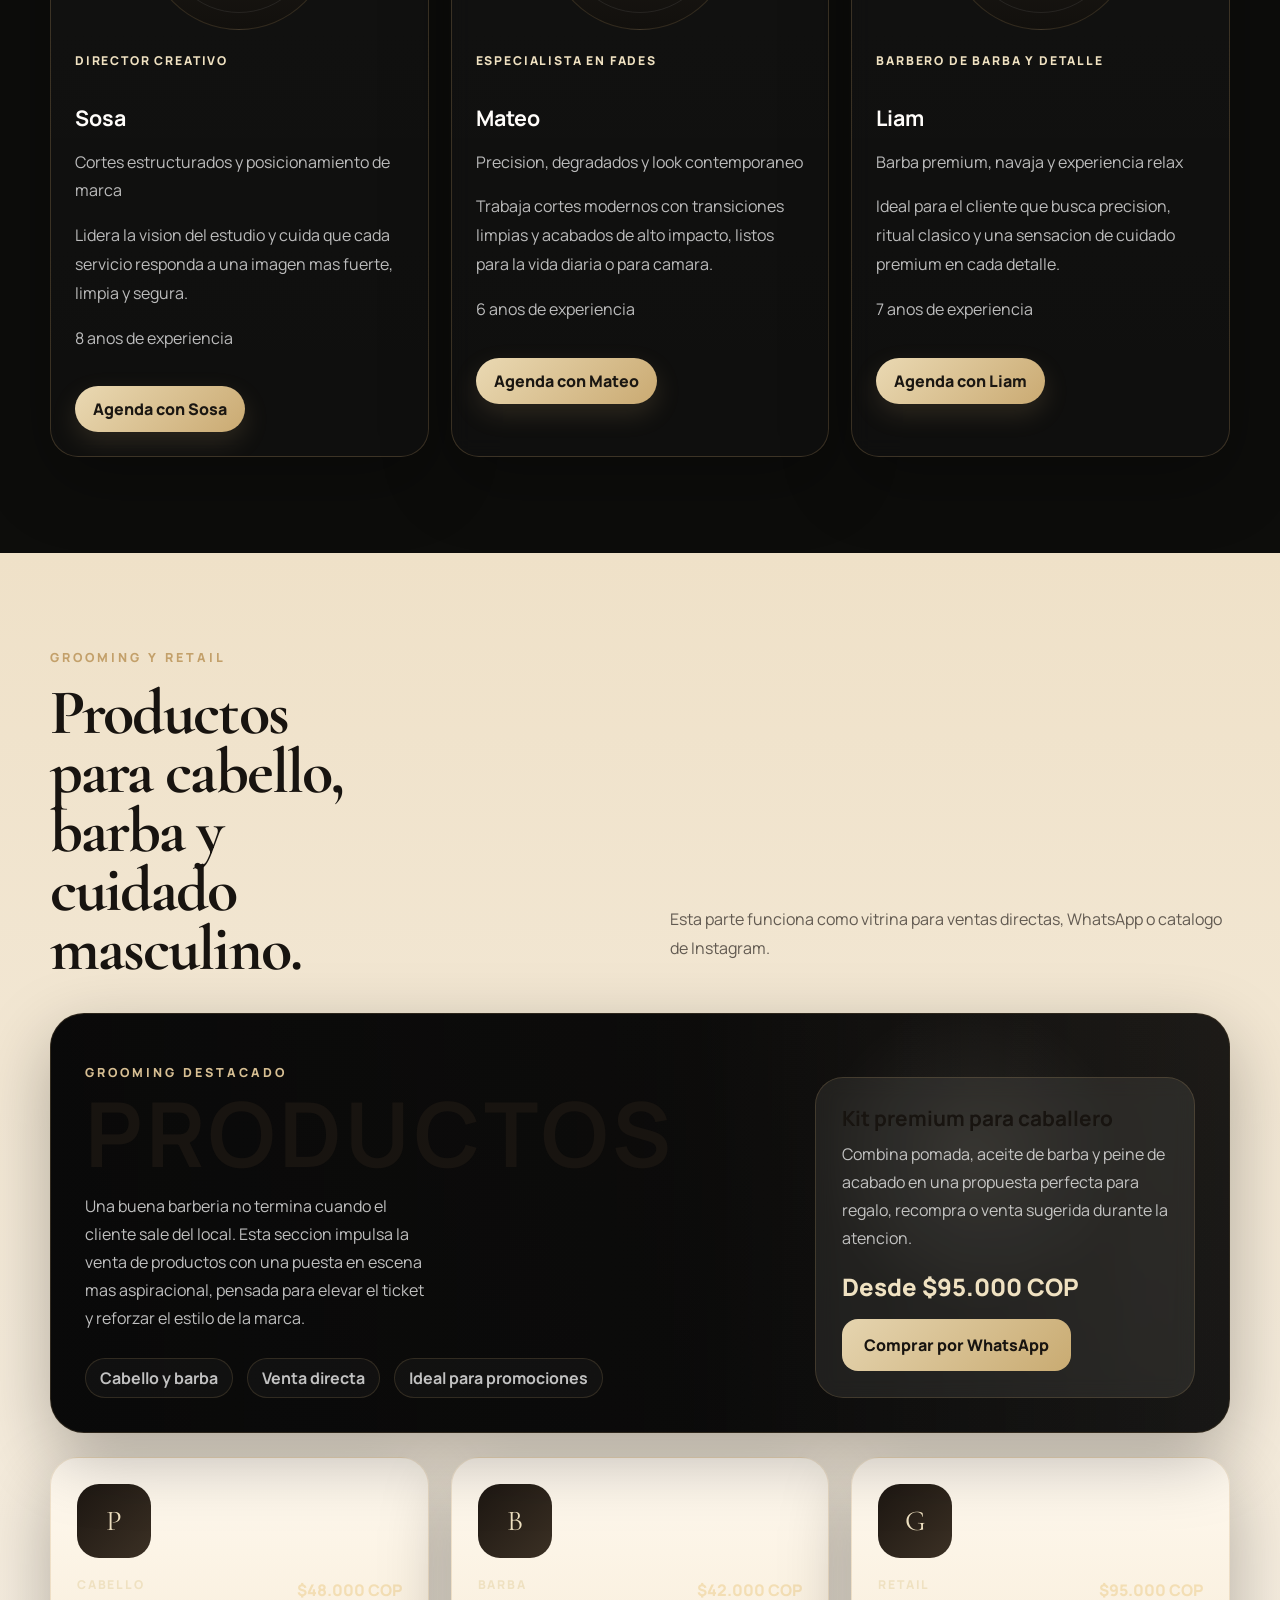
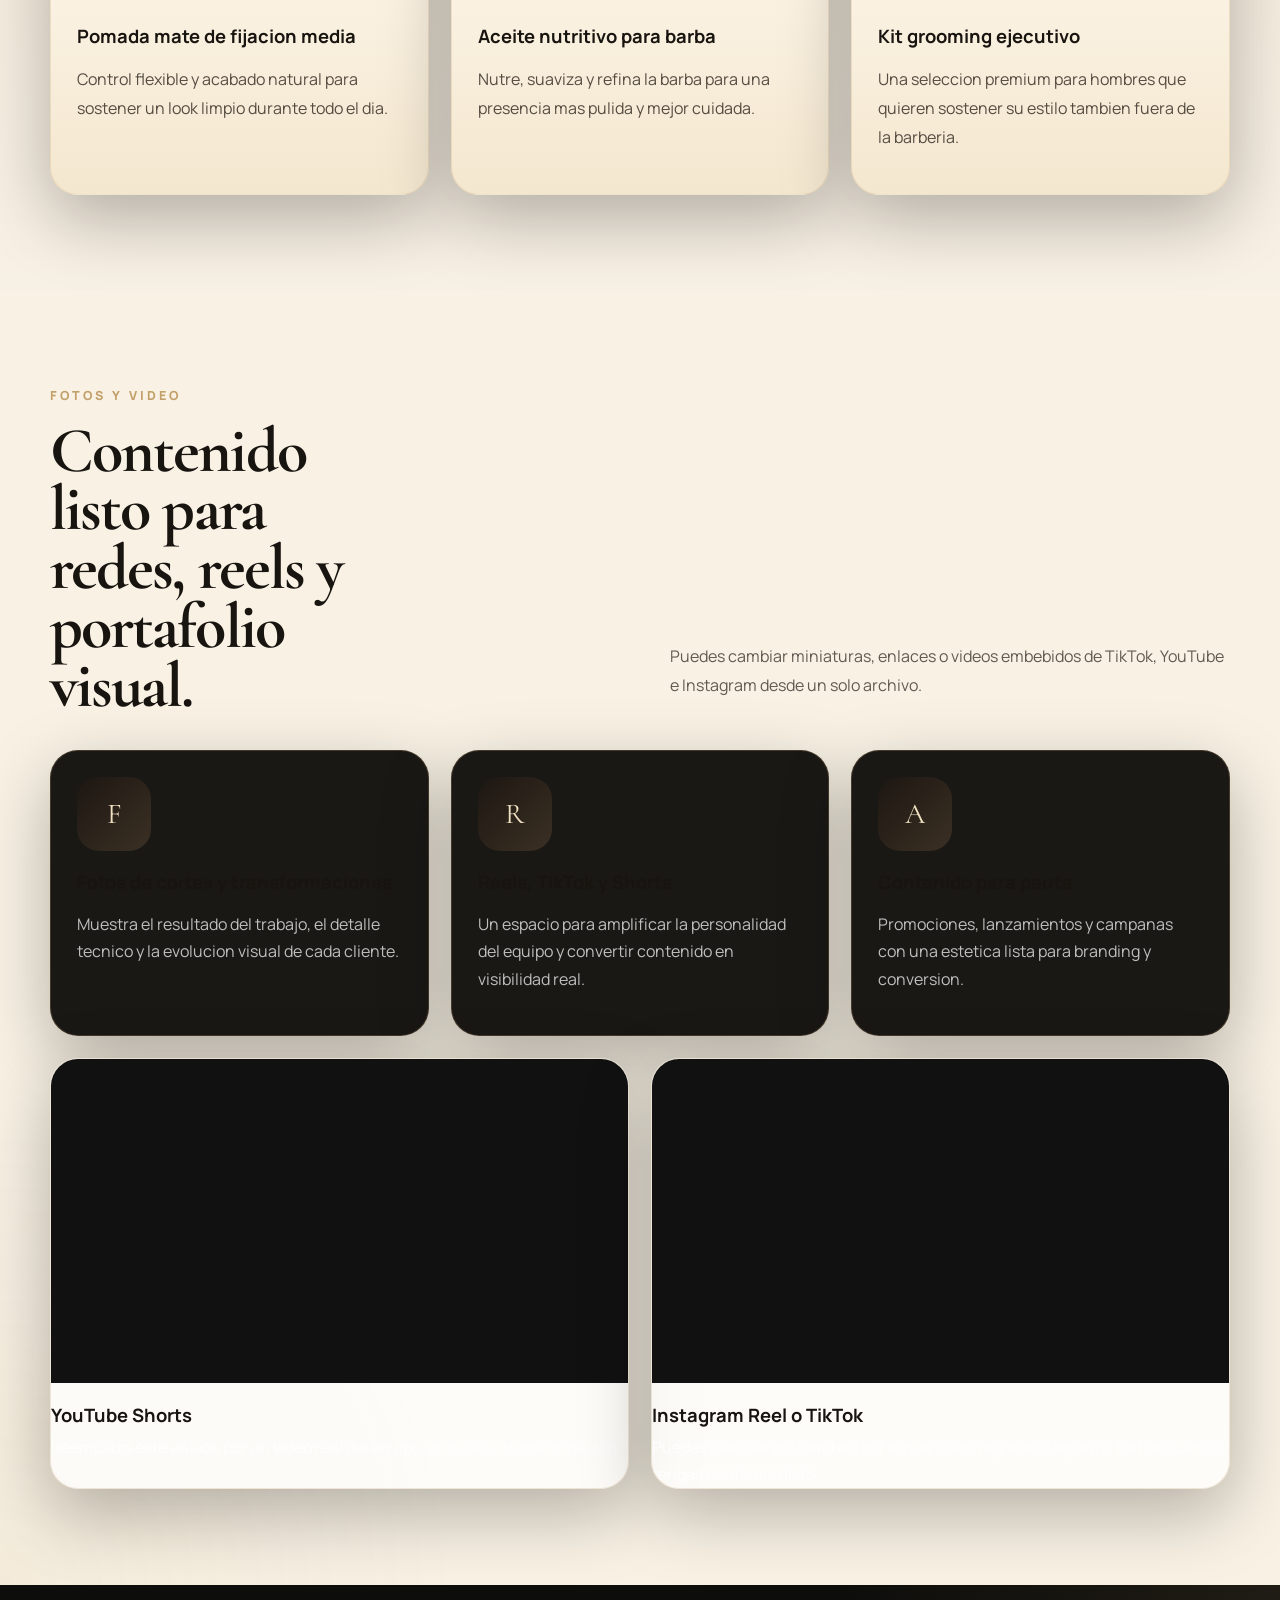
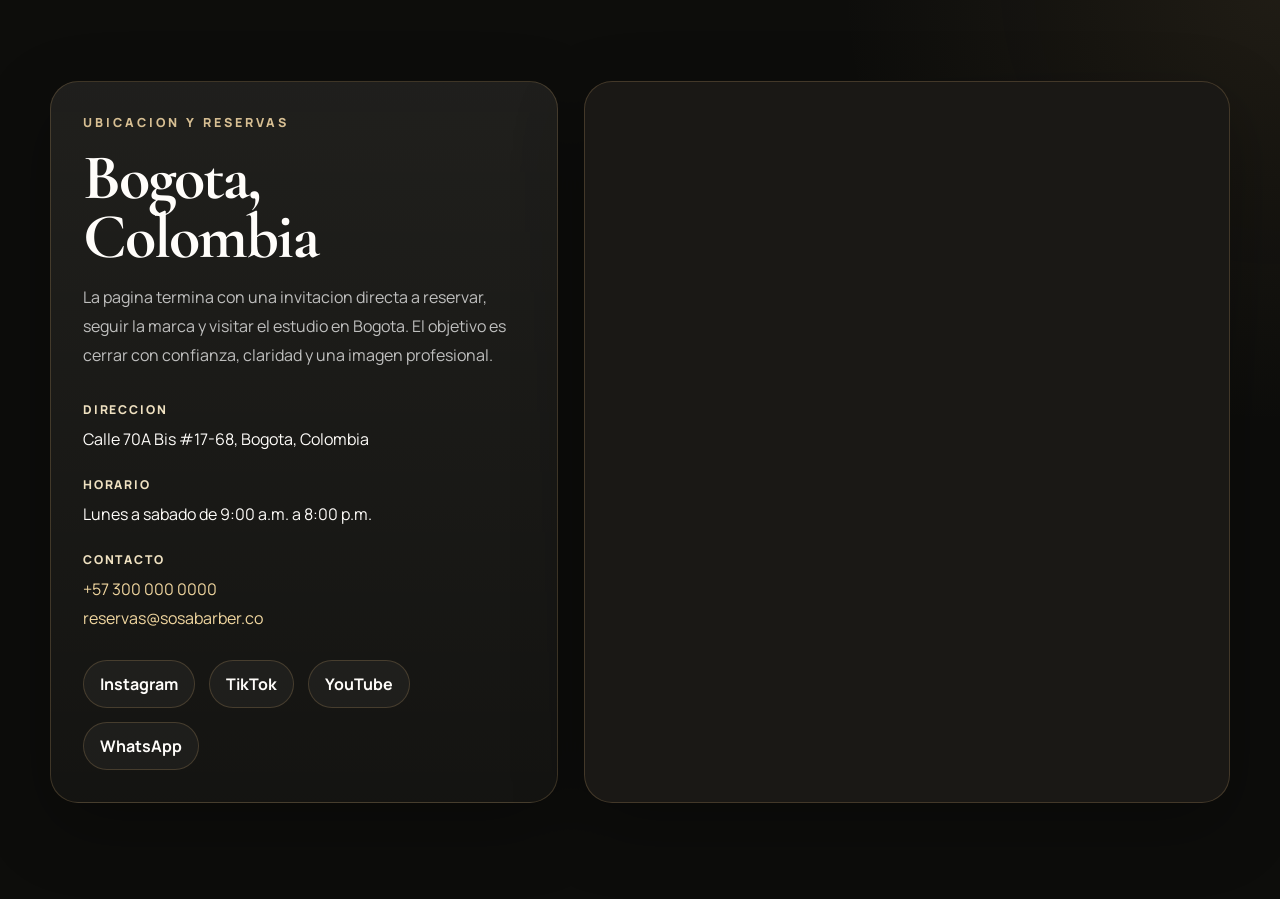
==== commit e88e0ec9: "hero principal agregado y layout actual estable" ====
--- a/index.html
+++ b/index.html
@@ -14,7 +14,7 @@
       href="https://fonts.googleapis.com/css2?family=Cormorant+Garamond:wght@500;600;700&family=Manrope:wght@400;500;600;700;800&display=swap"
       rel="stylesheet"
     />
-    <link rel="stylesheet" href="./css/styles.css" />
+    <link rel="stylesheet" href="./css/styles.css?v=2" />
   </head>
   <body>
     <div class="page-shell">
@@ -40,6 +40,28 @@
             <a href="#contacto">Contacto</a>
           </div>
         </nav>
+
+        <!-- ══ HERO MAIN: Primera pantalla (referencia-1) ══ -->
+        <section class="hero-main">
+          <div class="hero-main__grid">
+            <div class="hero-main__copy">
+              <h1 class="hero-main__headline"><em>Tradicion Y Estilo</em></h1>
+              <p class="hero-main__sub">Una experiencia Barber premium en Bogota</p>
+              <div class="hero-main__actions">
+                <a class="button button--gold button--rect" href="https://wa.me/573000000000?text=Hola%20quiero%20agendar%20un%20servicio%20en%20Sosa%20Barber%20Collective">Agendar cita</a>
+                <a class="button button--ghost button--rect" href="#servicios">Ver servicios</a>
+              </div>
+            </div>
+            <div class="hero-main__logo">
+              <img src="./img/sosa-logo.png" alt="Sosa Barber Collective logo premium" />
+            </div>
+          </div>
+          <div class="hero-main__bottom">
+            <span>Expertos en barberia &nbsp;&#8594;</span>
+            <span class="hero-main__bottom-center">Ubicacion premium</span>
+            <span>&#8592;&nbsp; Consentimiento VIP</span>
+          </div>
+        </section>
 
         <div class="hero__backdrop"></div>
         <div class="hero__content container">
--- a/css/styles.css
+++ b/css/styles.css
@@ -60,10 +60,112 @@
   overflow: hidden;
 }
 
+/* ─── HERO MAIN (primera pantalla – referencia-1) ─── */
+
+.hero-main {
+  position: relative;
+  z-index: 1;
+  min-height: 100vh;
+  display: flex;
+  flex-direction: column;
+  justify-content: center;
+  background:
+    radial-gradient(ellipse 60% 50% at 65% 45%, rgba(195, 160, 106, 0.07), transparent),
+    linear-gradient(180deg, #11100d 0%, #0c0b09 100%);
+}
+
+.hero-main__grid {
+  width: min(1400px, calc(100% - 80px));
+  margin: 0 auto;
+  display: grid;
+  grid-template-columns: 0.4fr 0.6fr;
+  gap: 24px;
+  align-items: center;
+  flex: 1;
+  padding-top: 20px;
+}
+
+.hero-main__headline {
+  margin: 0;
+  font-family: "Cormorant Garamond", serif;
+  font-size: clamp(3.2rem, 5.5vw, 5rem);
+  font-weight: 500;
+  line-height: 1.05;
+  color: var(--white);
+  letter-spacing: -0.01em;
+}
+
+.hero-main__headline em {
+  font-style: italic;
+}
+
+.hero-main__sub {
+  margin: 20px 0 36px;
+  font-size: 1.05rem;
+  color: rgba(255, 255, 255, 0.55);
+  line-height: 1.6;
+  max-width: 30ch;
+  font-weight: 500;
+}
+
+.hero-main__actions {
+  display: flex;
+  flex-wrap: wrap;
+  gap: 14px;
+}
+
+.button--rect {
+  border-radius: 6px !important;
+}
+
+.hero-main__logo {
+  display: flex;
+  align-items: center;
+  justify-content: center;
+  overflow: visible;
+}
+
+.hero-main__logo img {
+  width: 115%;
+  max-width: none;
+  height: auto;
+  filter: drop-shadow(0 20px 50px rgba(0, 0, 0, 0.4));
+  mix-blend-mode: lighten;
+}
+
+.hero-main__bottom {
+  position: relative;
+  z-index: 1;
+  width: var(--container);
+  margin: 0 auto;
+  display: flex;
+  align-items: center;
+  justify-content: center;
+  gap: 60px;
+  padding: 20px 0 30px;
+  border-top: 1px solid rgba(195, 160, 106, 0.1);
+}
+
+.hero-main__bottom span {
+  text-transform: uppercase;
+  letter-spacing: 0.22em;
+  font-size: 0.68rem;
+  font-weight: 700;
+  color: rgba(255, 255, 255, 0.35);
+}
+
+.hero-main__bottom-center {
+  color: var(--gold) !important;
+  text-decoration: underline;
+  text-underline-offset: 4px;
+}
+
+/* ─── FIN HERO MAIN ─── */
+
 .hero {
   position: relative;
-  min-height: 100vh;
-  padding: 20px 0 52px;
+  min-height: auto;
+  padding: 80px 0 52px;
   background:
     radial-gradient(circle at 50% 0%, rgba(195, 160, 106, 0.22), transparent 22%),
     radial-gradient(circle at 85% 18%, rgba(195, 160, 106, 0.14), transparent 18%),
@@ -93,13 +195,13 @@
 }
 
 .topbar {
-  width: var(--container);
+  width: min(1400px, calc(100% - 80px));
   margin: 0 auto;
   display: flex;
   align-items: center;
-  justify-content: space-between;
+  justify-content: flex-end;
   gap: 24px;
-  padding: 8px 0;
+  padding: 16px 0;
 }
 
 .brand {
@@ -148,6 +250,11 @@
   color: rgba(255, 255, 255, 0.72);
 }
 
+/* Ocultar brand en topbar — solo queda el menu */
+.brand {
+  display: none !important;
+}
+
 .menu {
   display: flex;
   align-items: center;
@@ -172,7 +279,6 @@
 .hero__content {
   width: var(--container);
   margin: 0 auto;
-  min-height: calc(100vh - 120px);
   display: grid;
   grid-template-columns: 1.1fr 0.9fr;
   gap: 36px;
@@ -957,6 +1063,27 @@
 }
 
 @media (max-width: 1080px) {
+  .hero-main__grid {
+    grid-template-columns: 1fr;
+    text-align: center;
+  }
+
+  .hero-main__sub {
+    max-width: none;
+  }
+
+  .hero-main__actions {
+    justify-content: center;
+  }
+
+  .hero-main__logo img {
+    max-width: 450px;
+  }
+
+  .hero-main__bottom {
+    gap: 30px;
+  }
+
   .hero__content,
   .contact-layout,
   .section-heading {
@@ -1068,8 +1195,13 @@
     padding-top: 34px;
   }
 
-  .brand__text small {
-    display: none;
+  .hero-main__bottom {
+    flex-direction: column;
+    gap: 12px;
+  }
+
+  .hero-main__logo img {
+    max-width: 320px;
   }
 
   .barber-card__portrait {
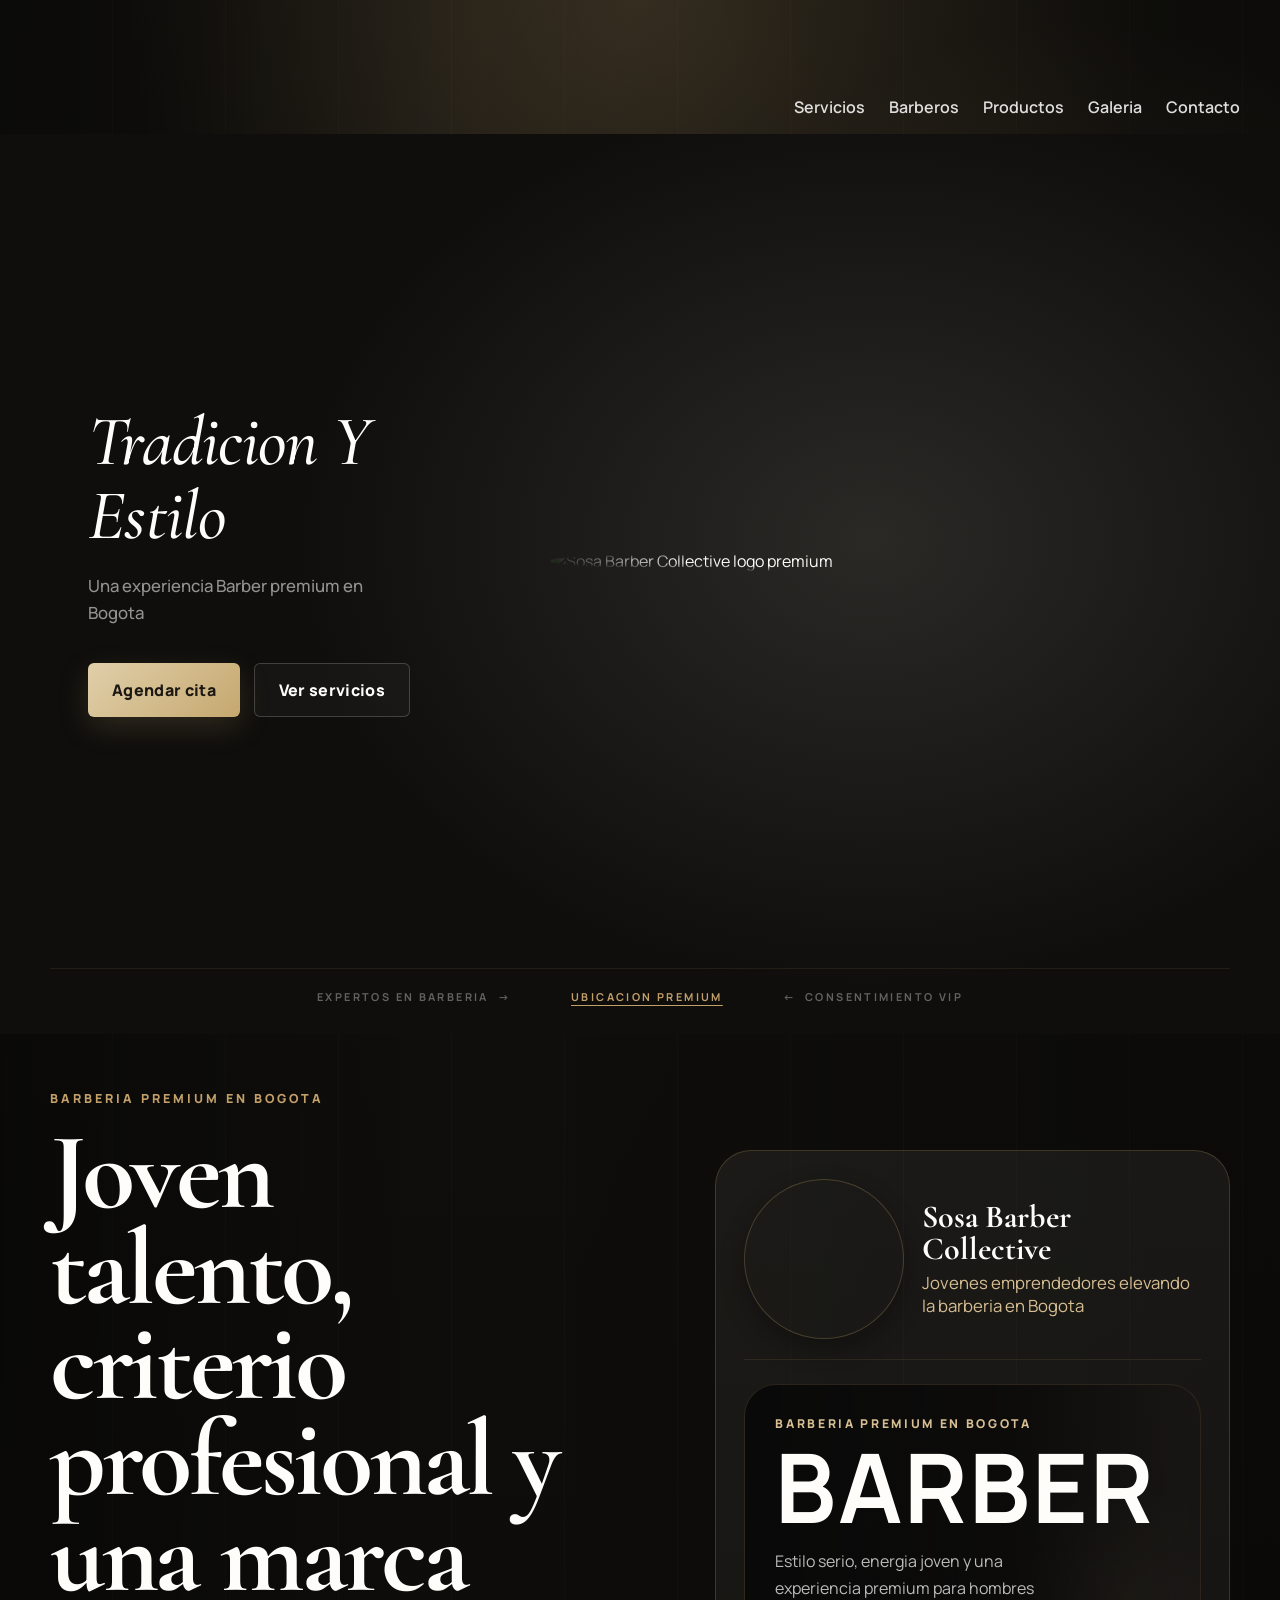
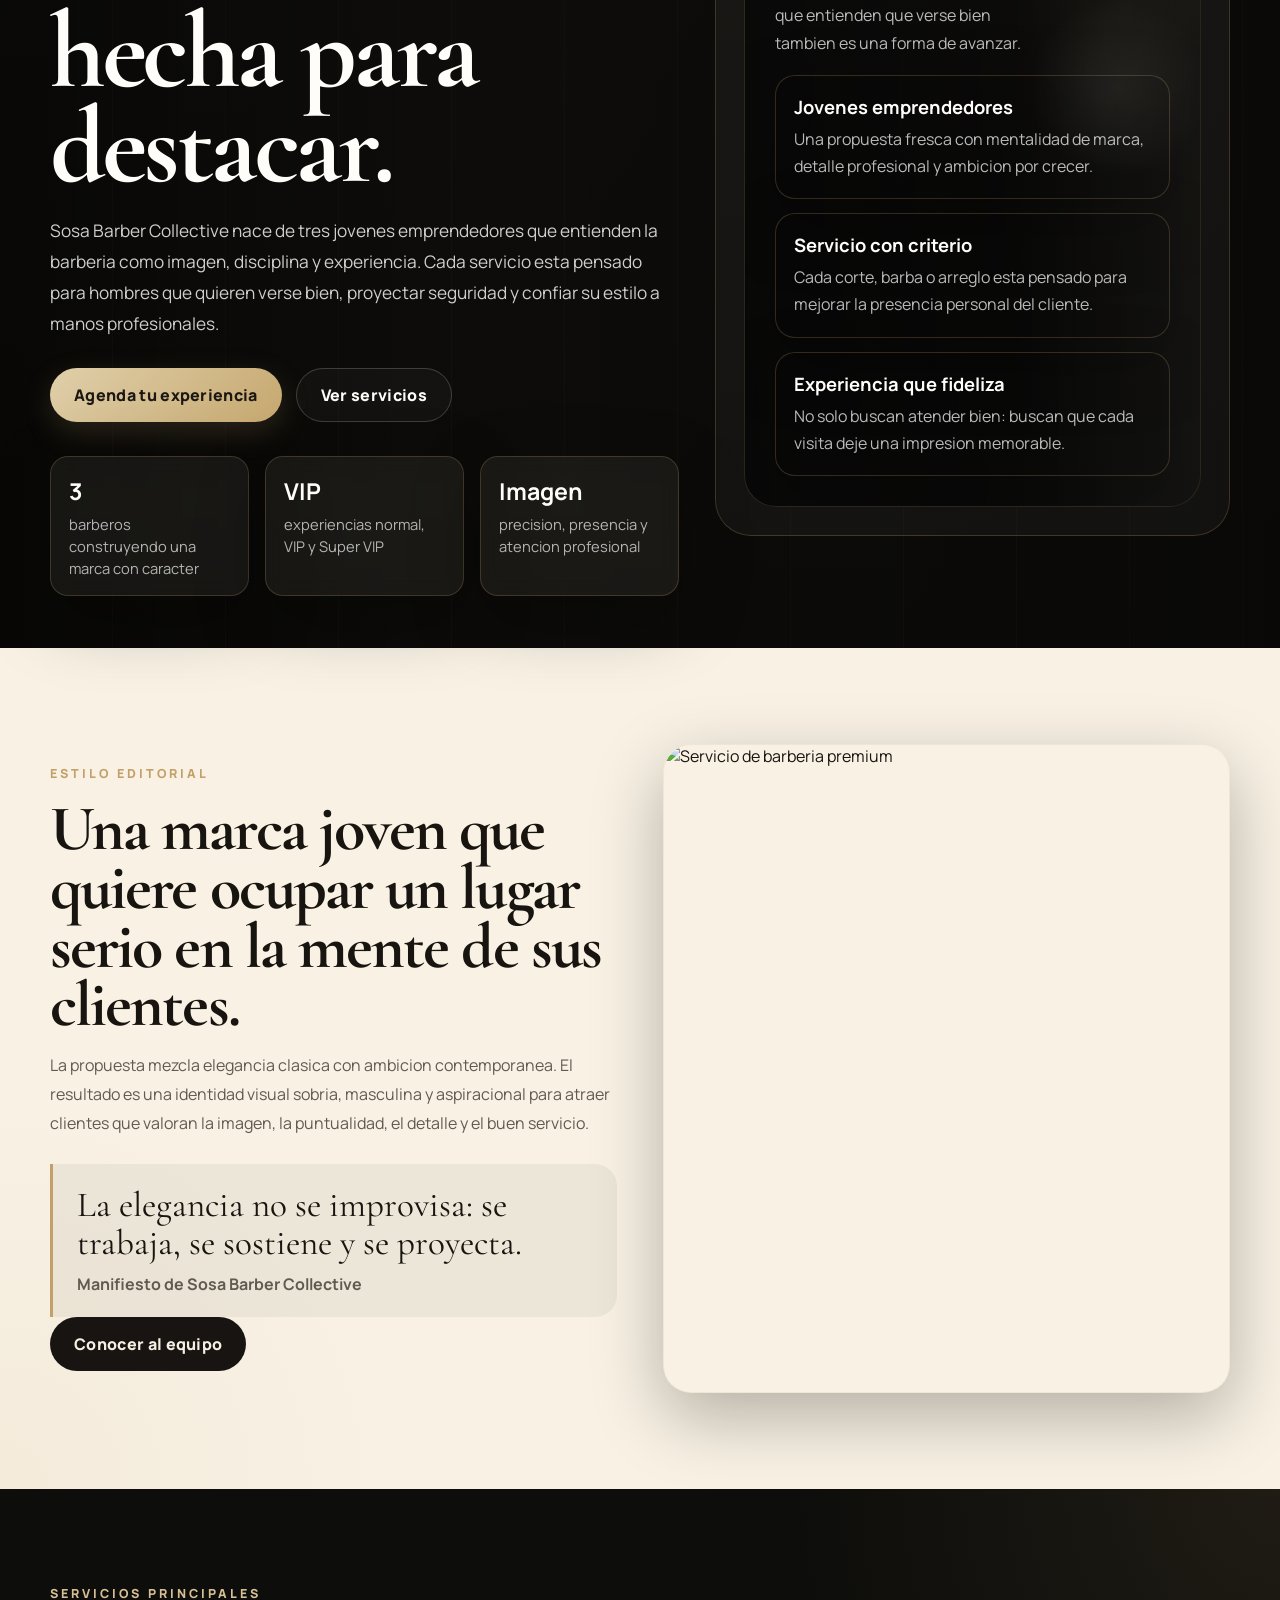
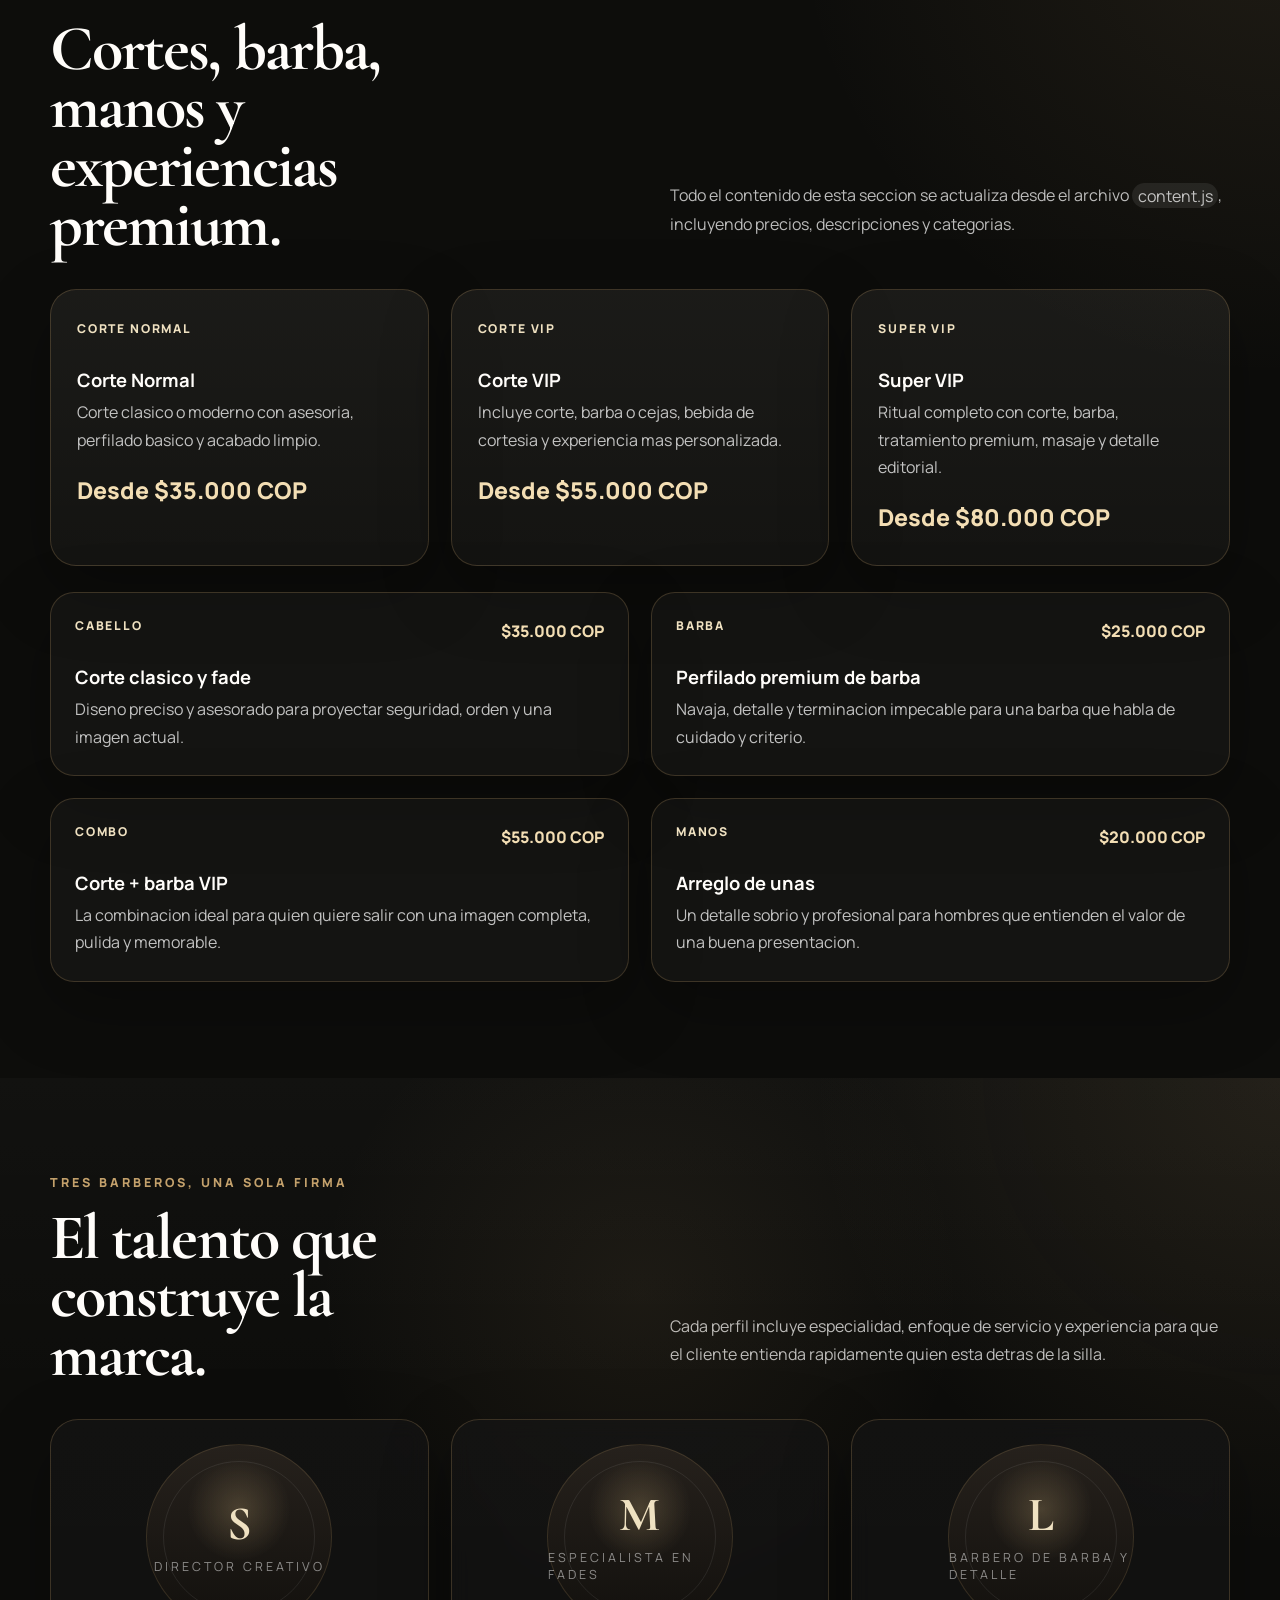
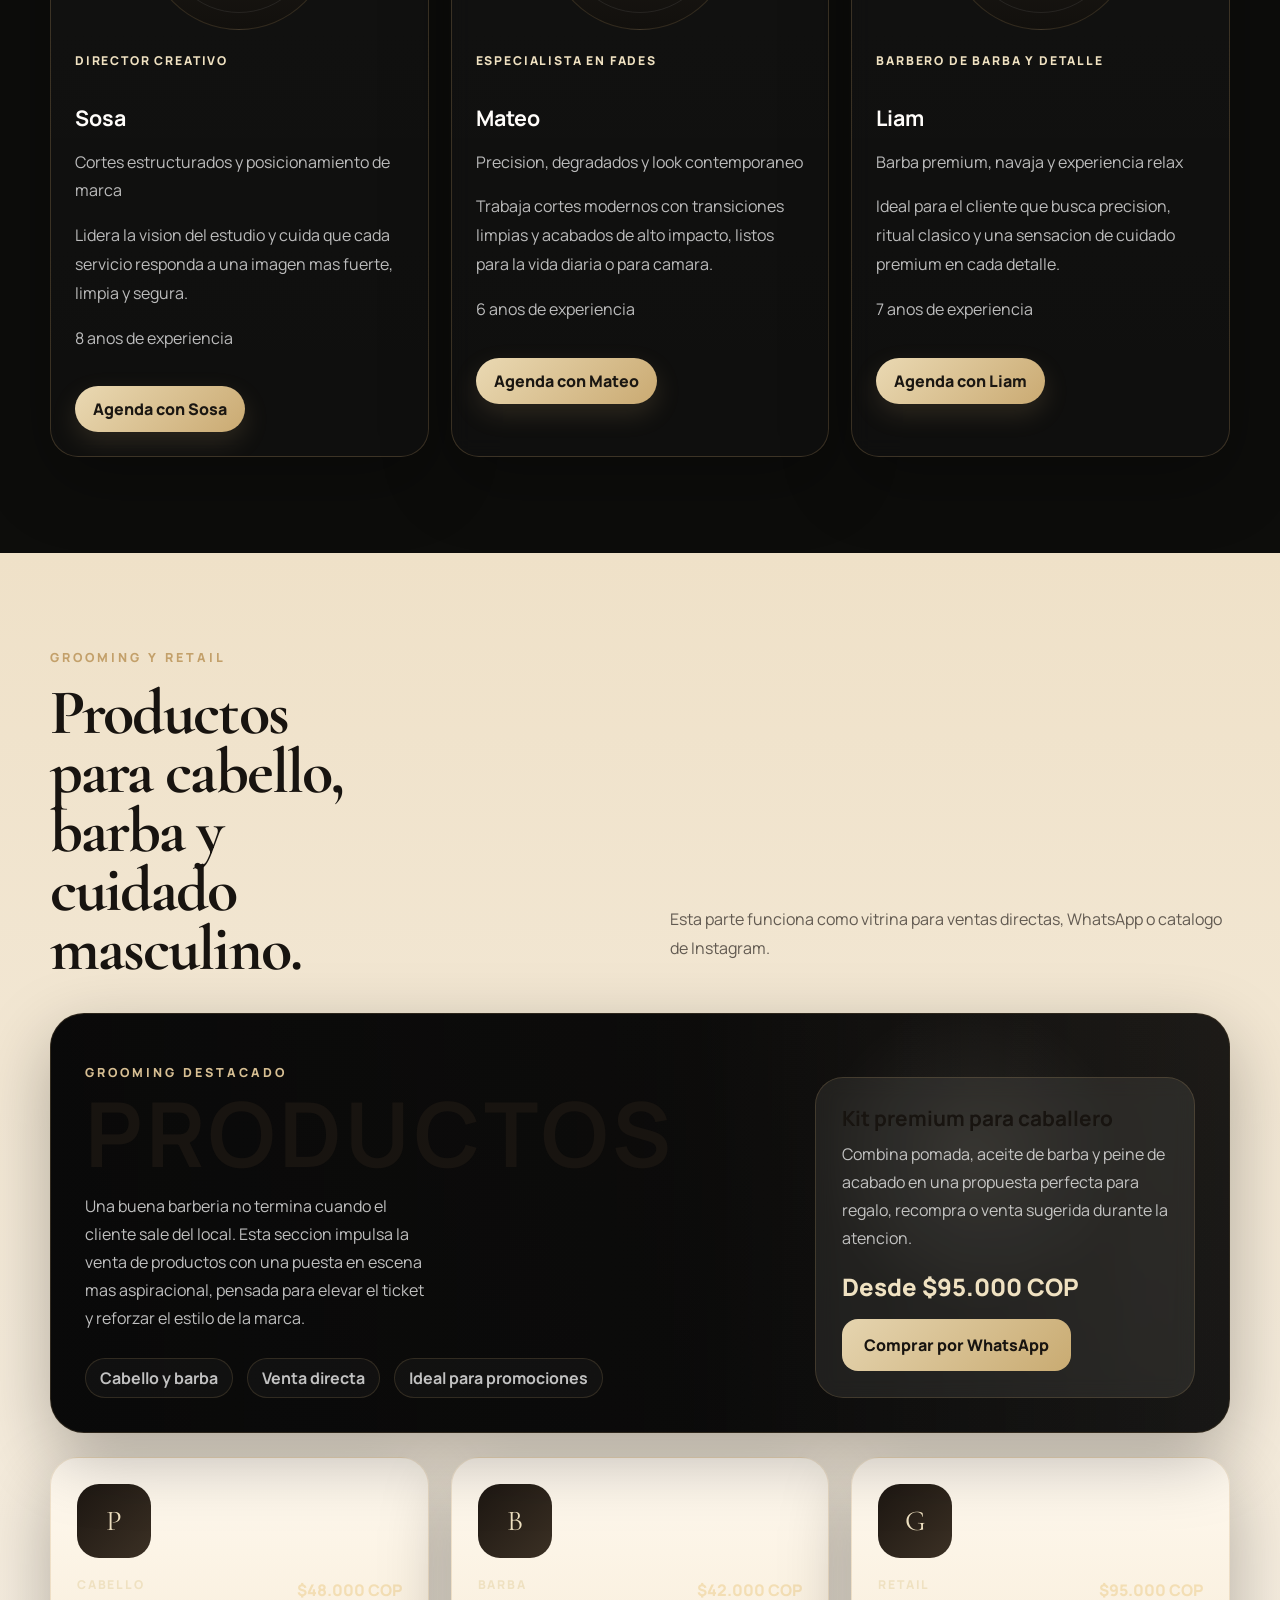
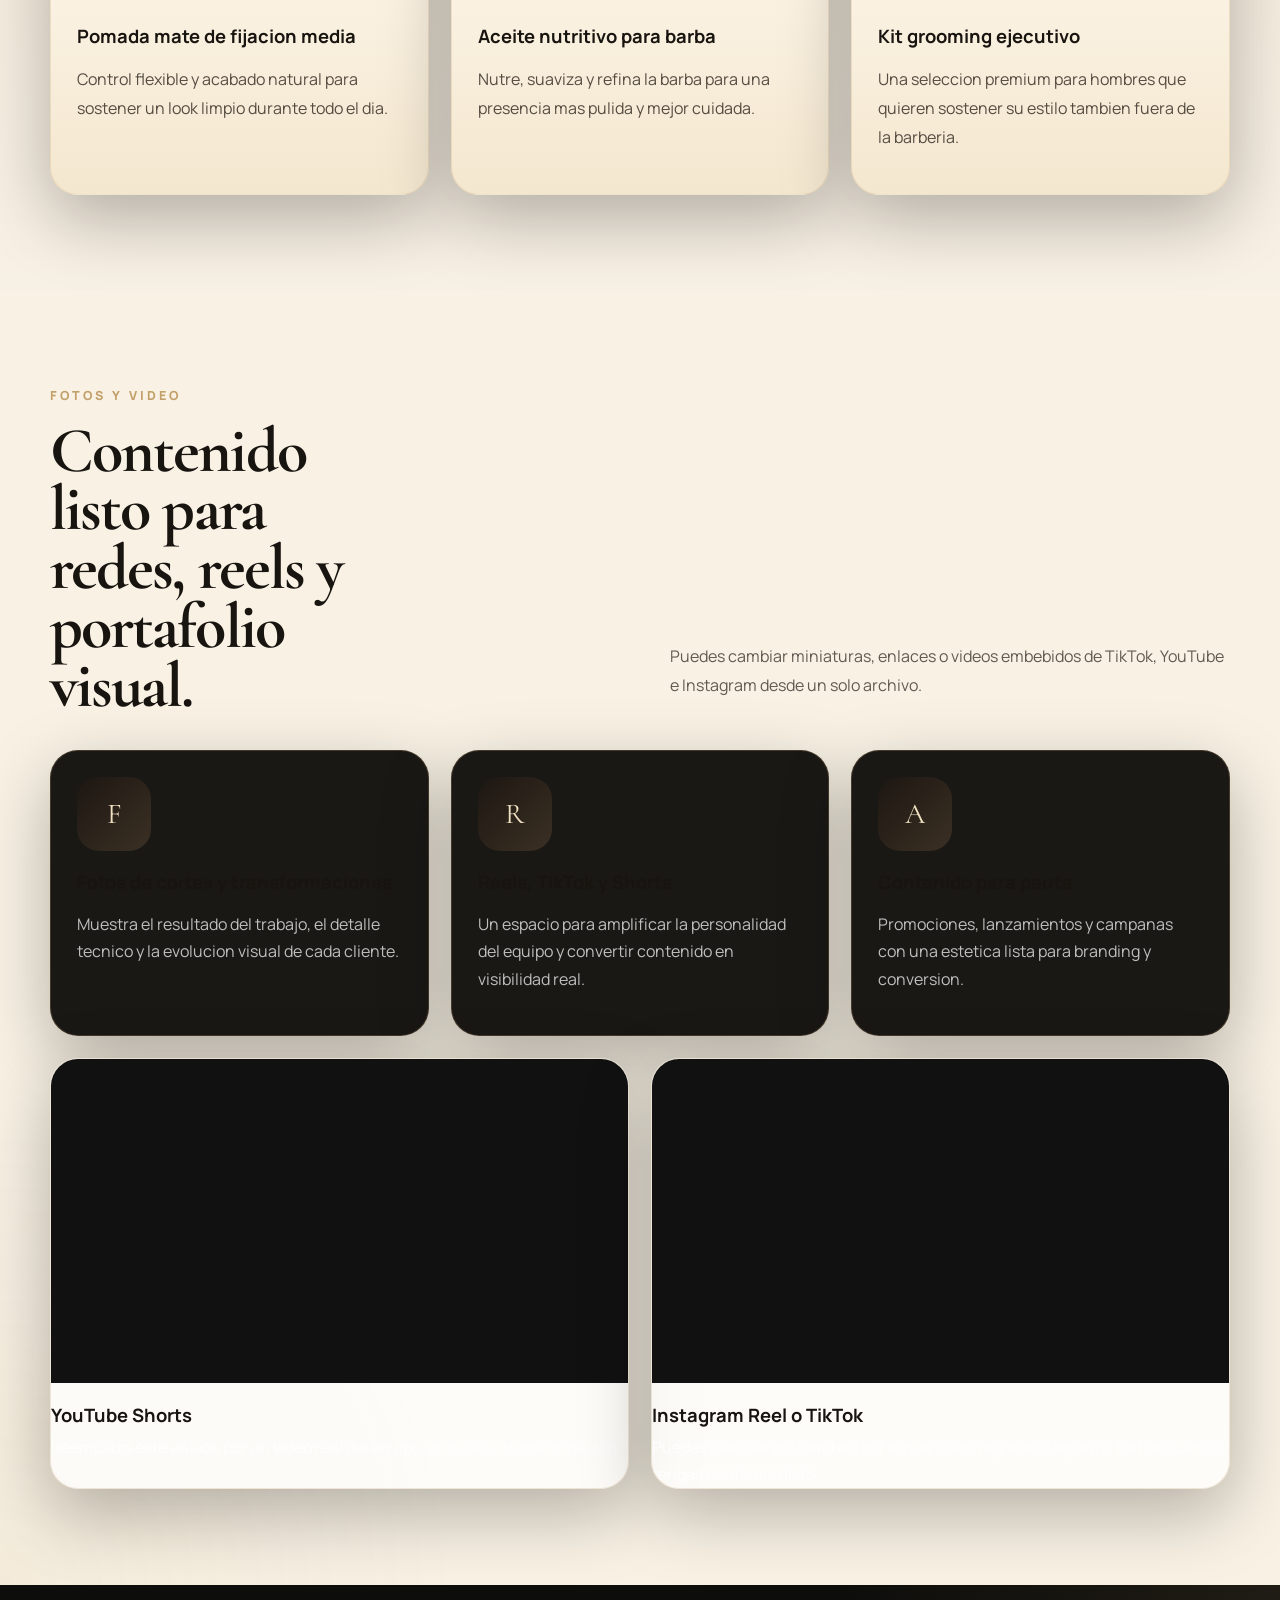
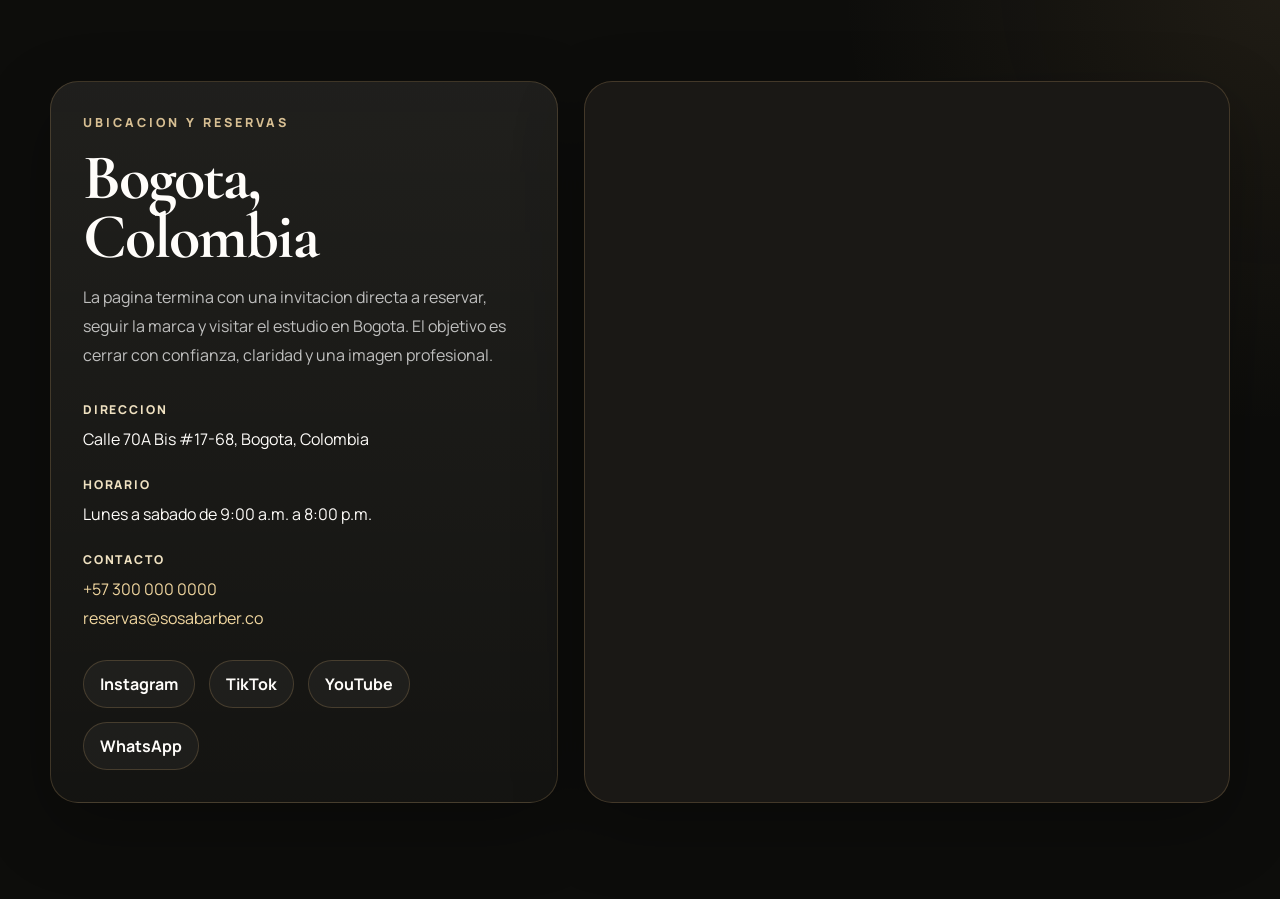
==== commit 4ff98ab8: "nuevo logo premium y ajuste visual hero" ====
--- a/index.html
+++ b/index.html
@@ -53,7 +53,7 @@
               </div>
             </div>
             <div class="hero-main__logo">
-              <img src="./img/sosa-logo.png" alt="Sosa Barber Collective logo premium" />
+              <img src="./img/logo.png" alt="Sosa Barber Collective logo premium" />
             </div>
           </div>
           <div class="hero-main__bottom">
--- a/css/styles.css
+++ b/css/styles.css
@@ -70,19 +70,23 @@
   flex-direction: column;
   justify-content: center;
   background:
-    radial-gradient(ellipse 60% 50% at 65% 45%, rgba(195, 160, 106, 0.07), transparent),
-    linear-gradient(180deg, #11100d 0%, #0c0b09 100%);
+    radial-gradient(ellipse 45% 50% at 68% 45%, #2a2926, transparent),
+    #0f0e0c;
 }
 
 .hero-main__grid {
   width: min(1400px, calc(100% - 80px));
   margin: 0 auto;
   display: grid;
-  grid-template-columns: 0.4fr 0.6fr;
-  gap: 24px;
+  grid-template-columns: 40% 60%;
+  gap: 20px;
   align-items: center;
   flex: 1;
   padding-top: 20px;
+}
+
+.hero-main__copy {
+  padding-left: 10%;
 }
 
 .hero-main__headline {
@@ -126,11 +130,14 @@
 }
 
 .hero-main__logo img {
-  width: 115%;
-  max-width: none;
+  width: 100%;
+  max-width: 700px;
   height: auto;
+  object-fit: contain;
   filter: drop-shadow(0 20px 50px rgba(0, 0, 0, 0.4));
   mix-blend-mode: lighten;
+  -webkit-mask-image: radial-gradient(ellipse 68% 68% at center, #000 45%, transparent 75%);
+  mask-image: radial-gradient(ellipse 68% 68% at center, #000 45%, transparent 75%);
 }
 
 .hero-main__bottom {
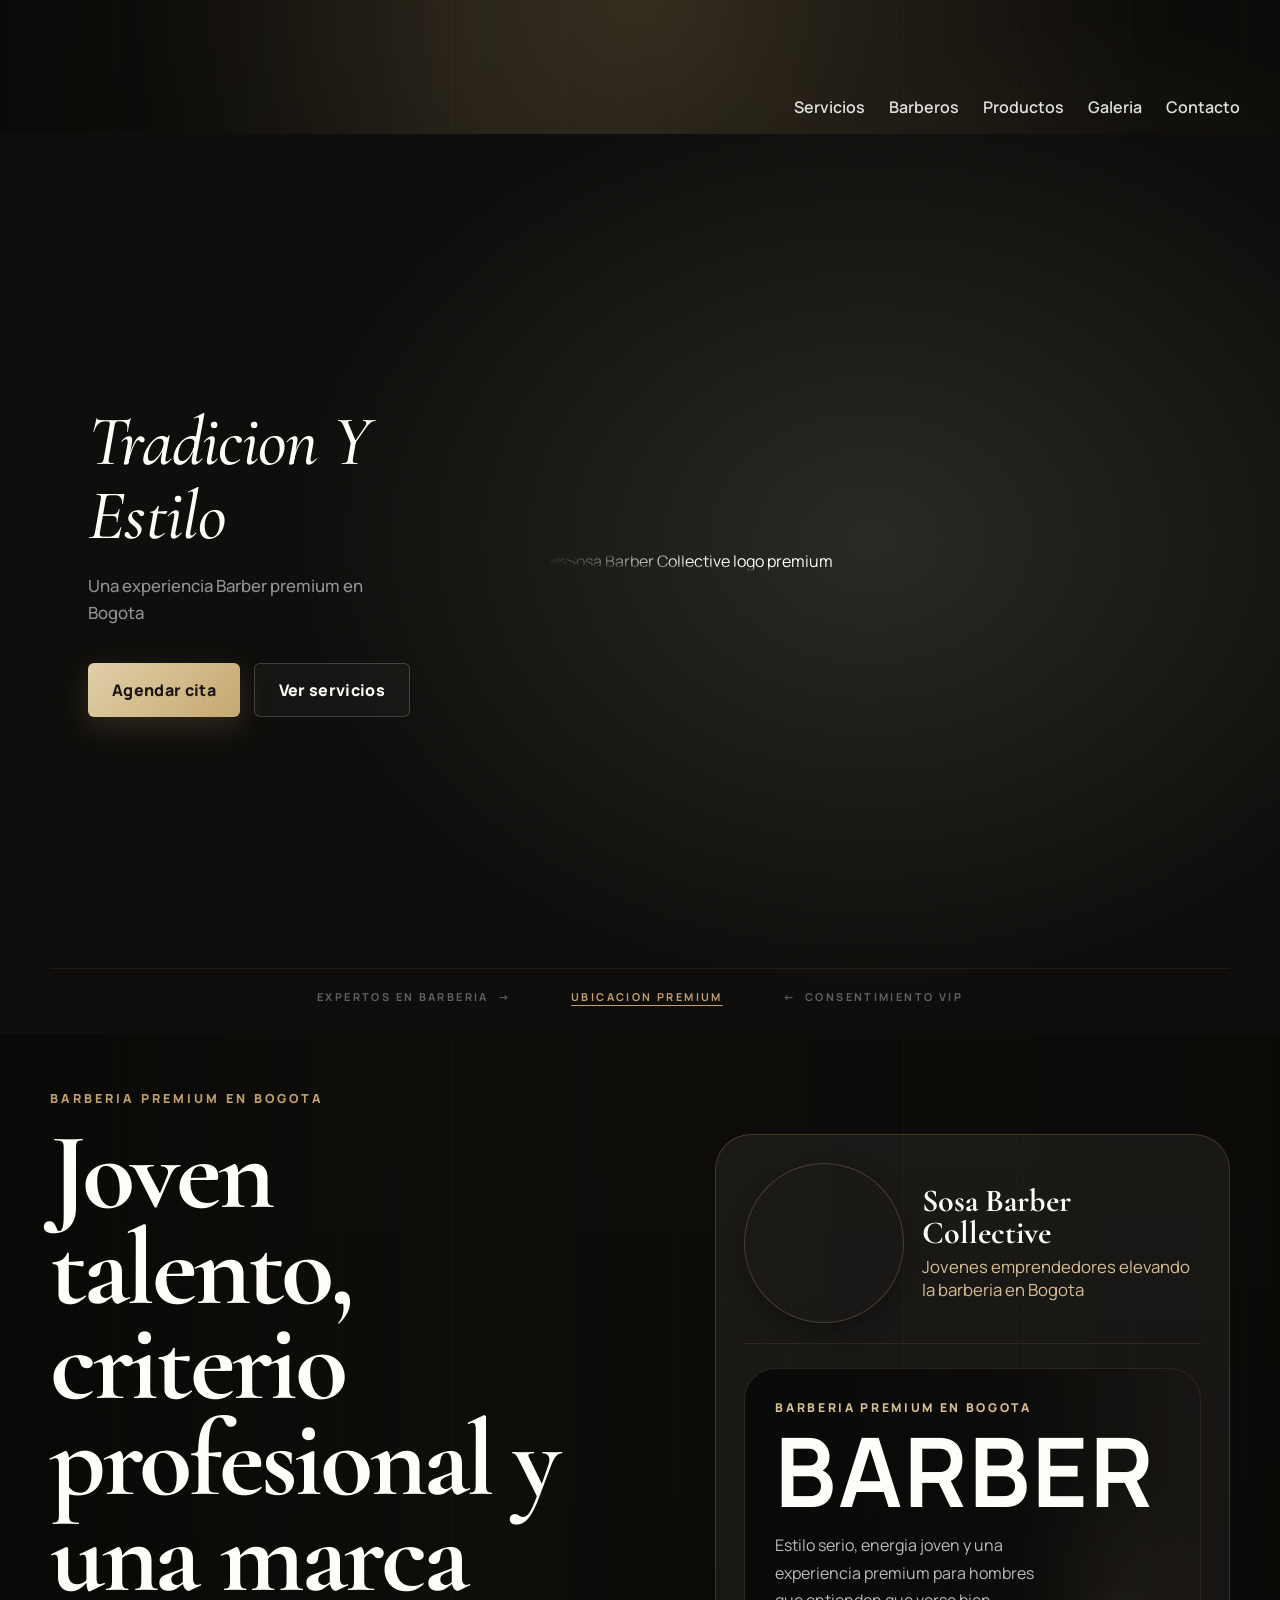
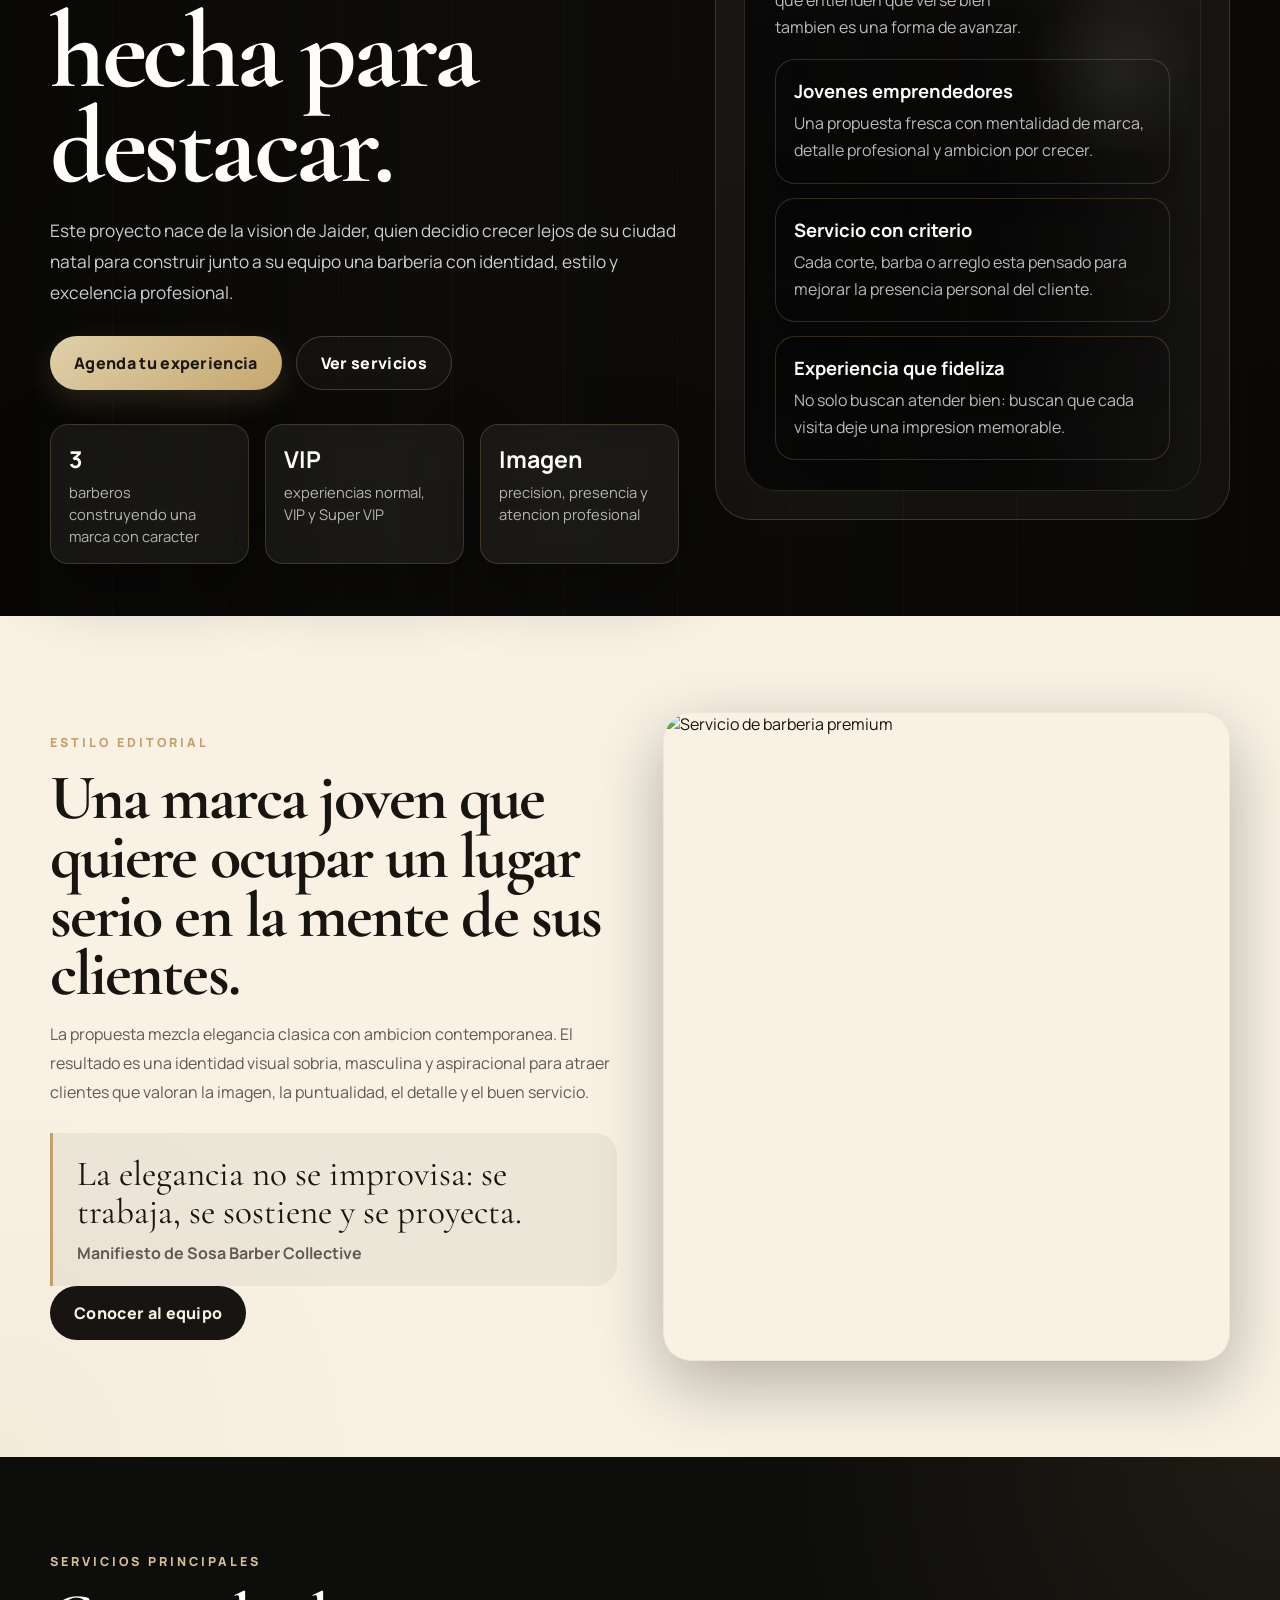
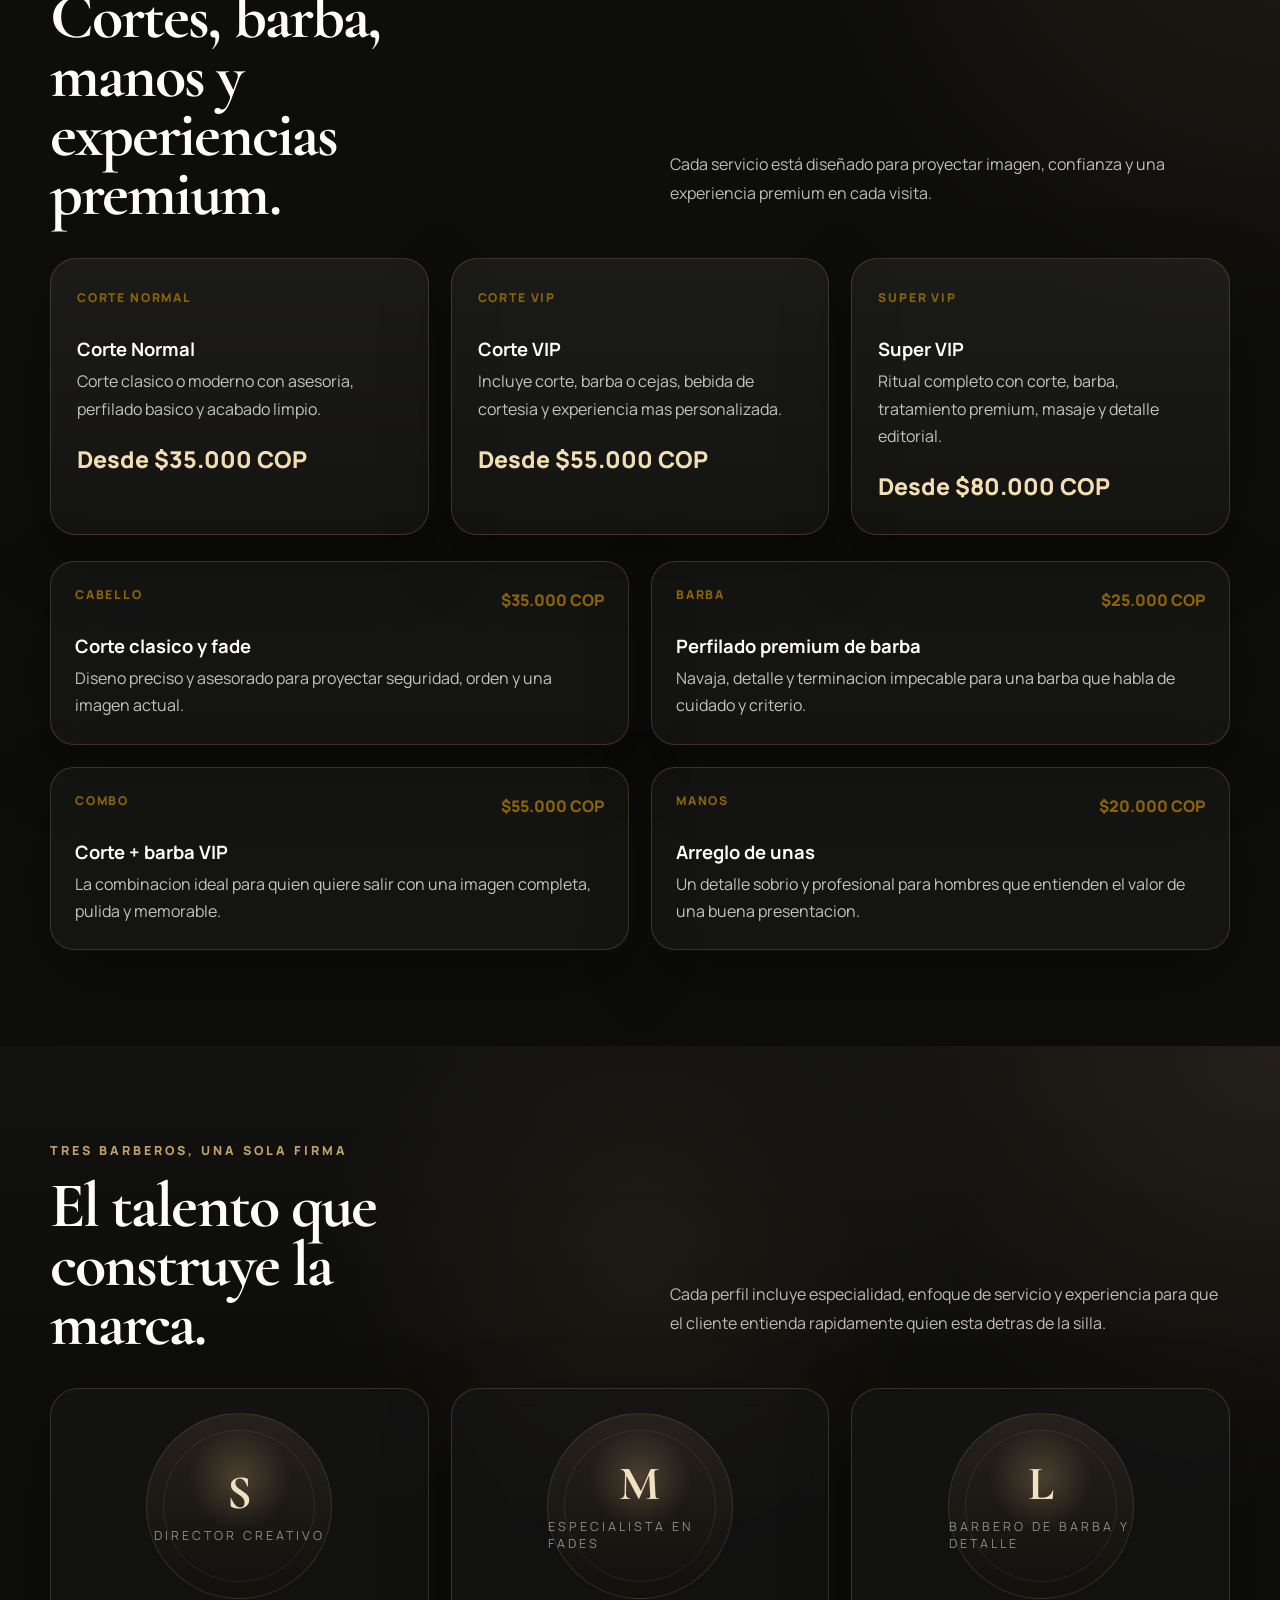
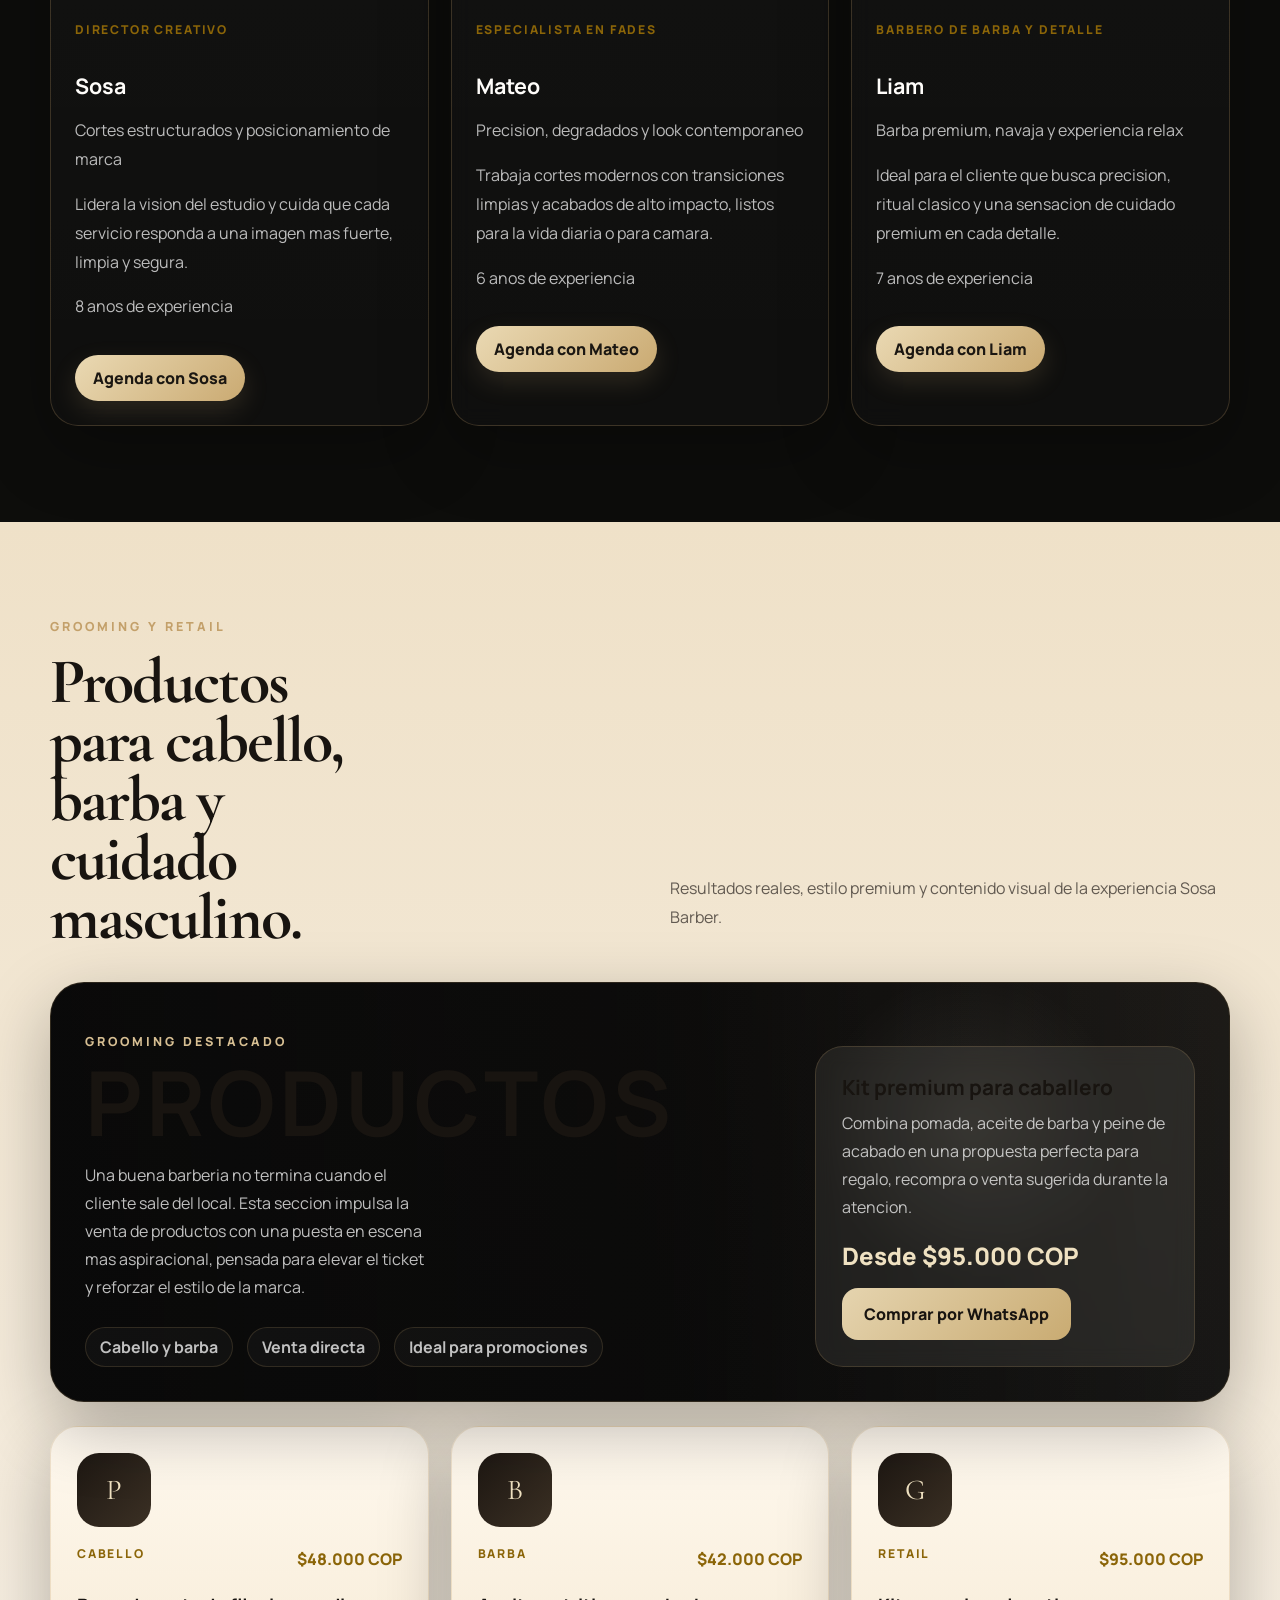
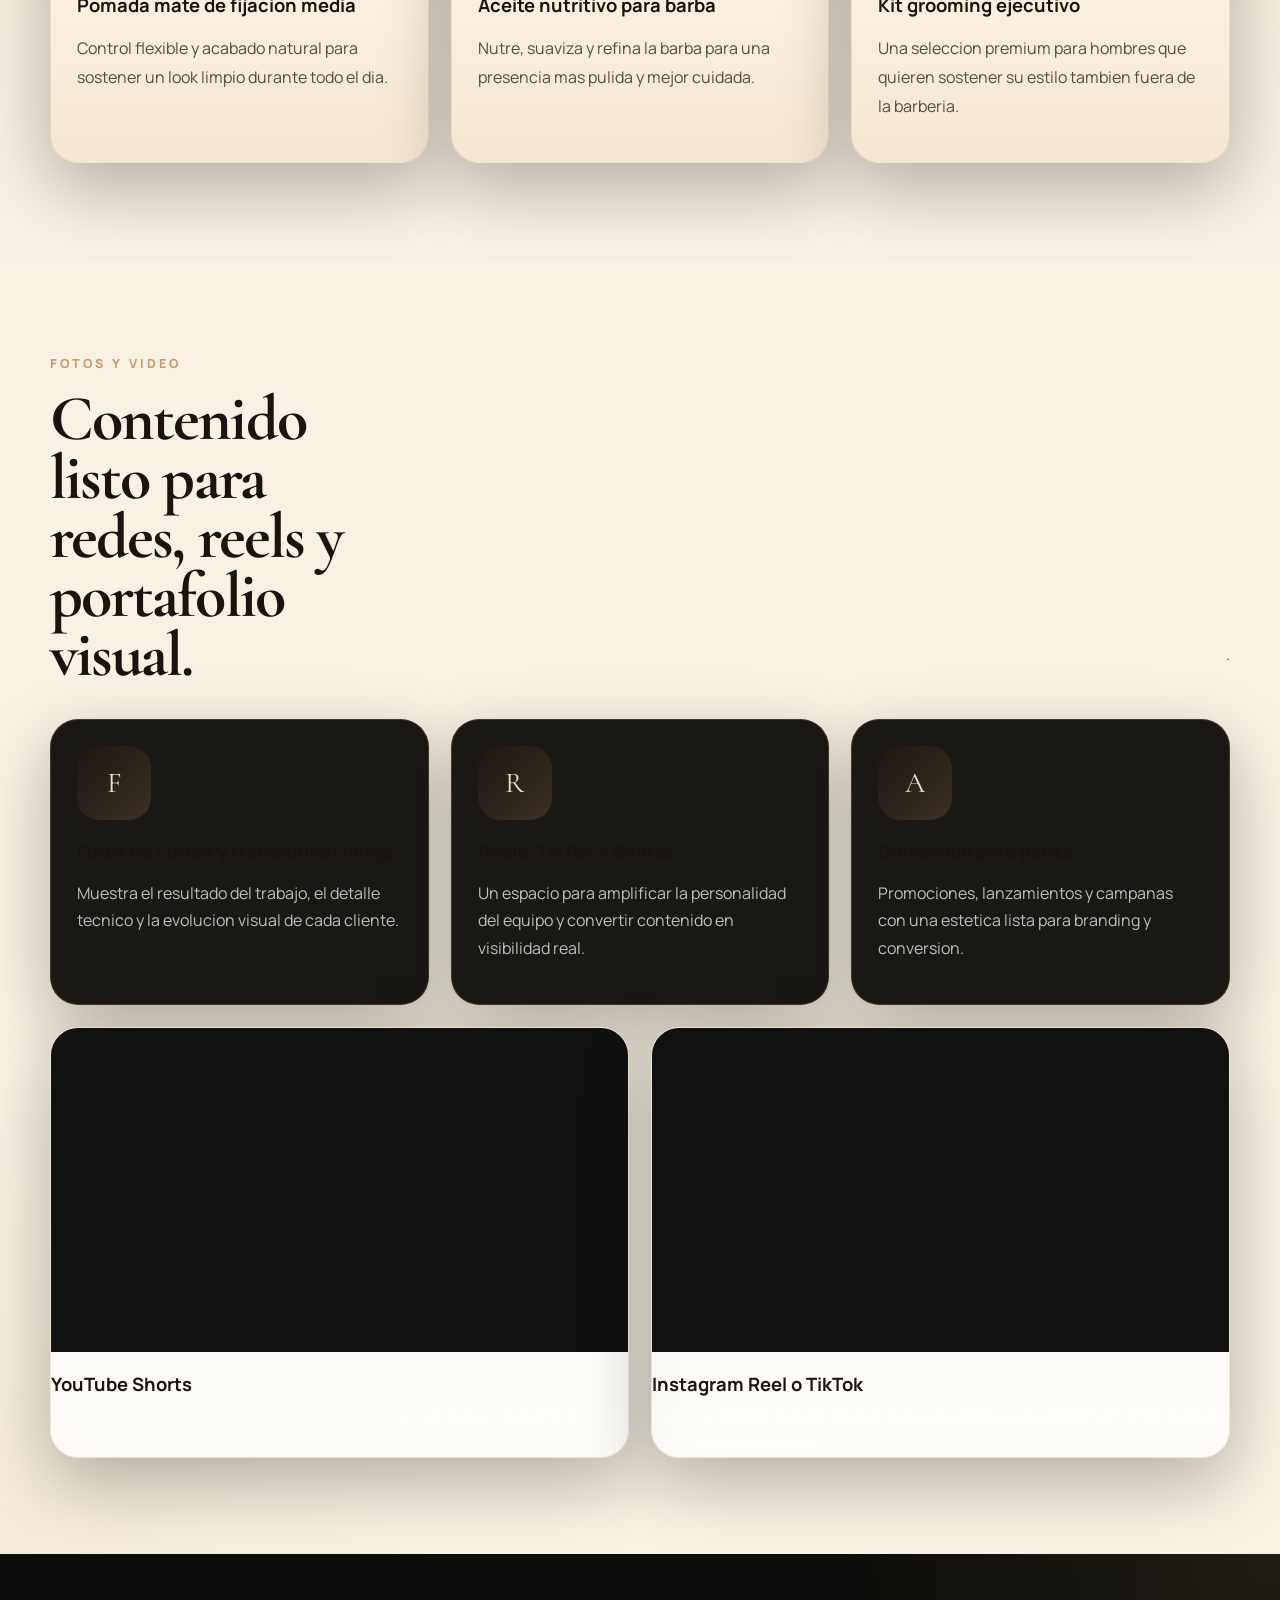
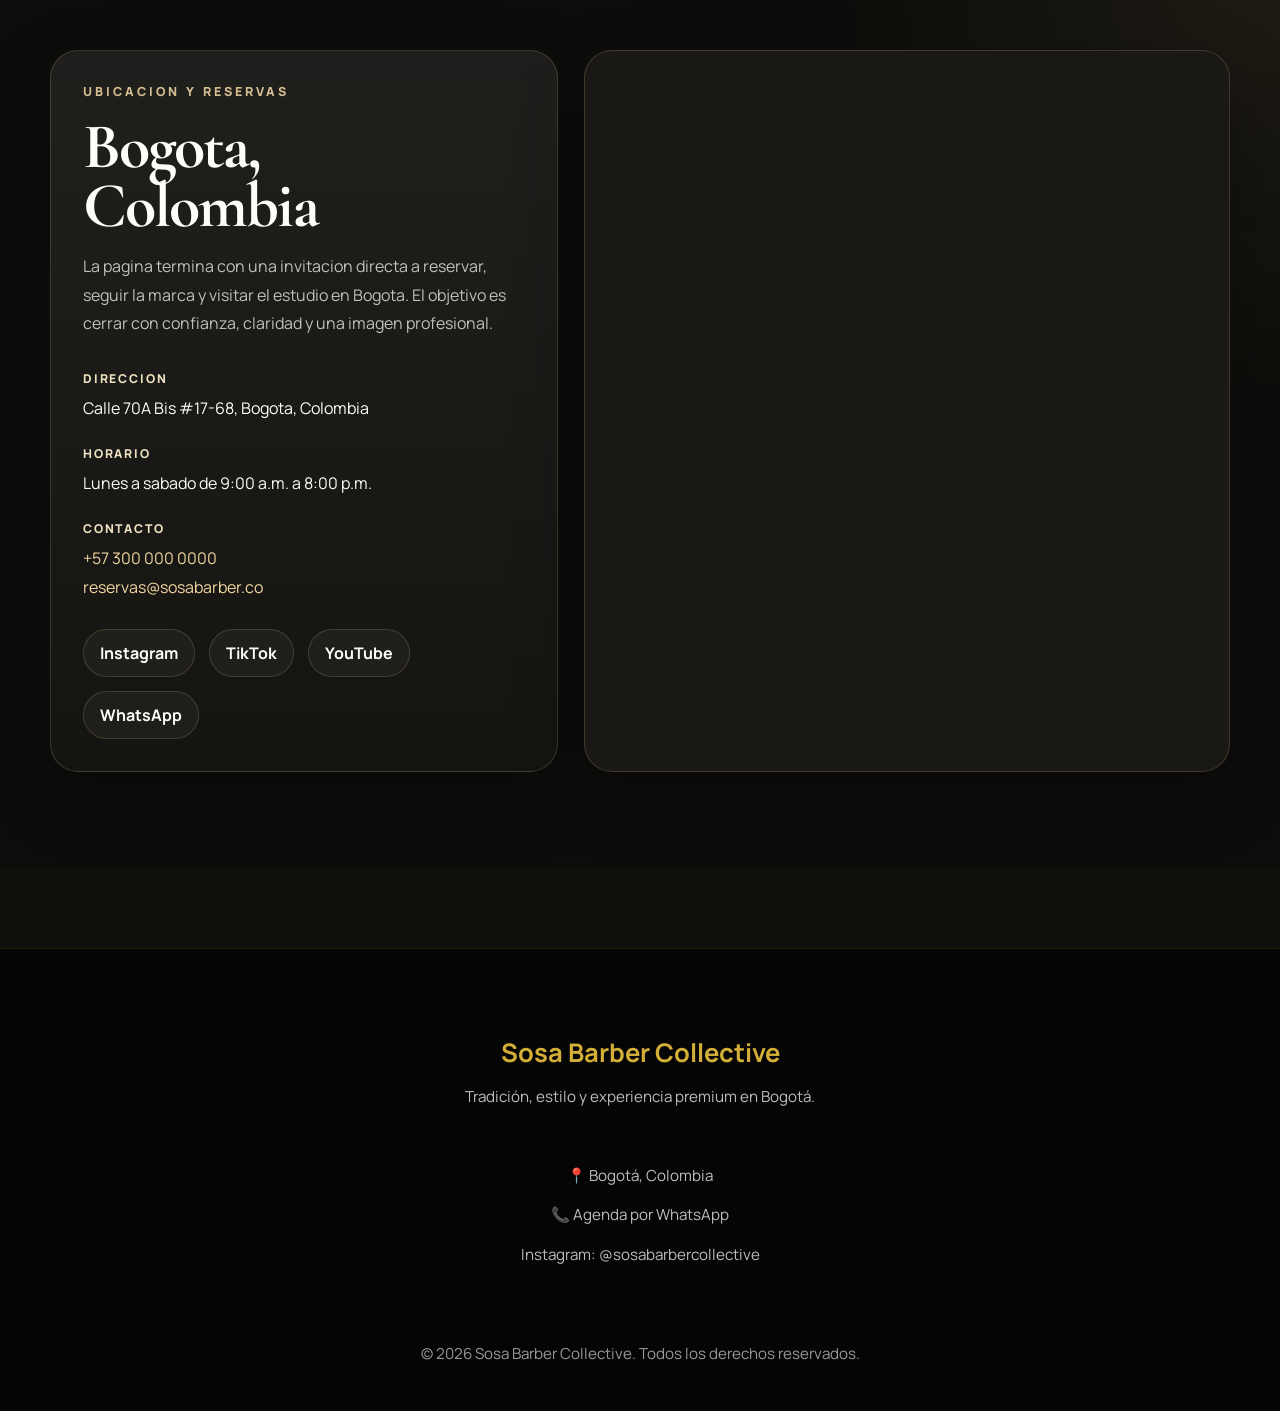
==== commit 06b9f75c: "ajustes visuales finales: footer, colores, responsive y hero" ====
--- a/index.html
+++ b/index.html
@@ -1,225 +1,239 @@
 <!DOCTYPE html>
 <html lang="es">
-  <head>
-    <meta charset="UTF-8" />
-    <meta name="viewport" content="width=device-width, initial-scale=1.0" />
-    <title>Sosa Barber Collective | Tradicion y estilo en Bogota</title>
-    <meta
-      name="description"
-      content="Landing page premium para Sosa Barber Collective: cortes clasicos, VIP y Super VIP, barberia, barba, unas y productos de cuidado masculino en Bogota."
-    />
-    <link rel="preconnect" href="https://fonts.googleapis.com" />
-    <link rel="preconnect" href="https://fonts.gstatic.com" crossorigin />
-    <link
-      href="https://fonts.googleapis.com/css2?family=Cormorant+Garamond:wght@500;600;700&family=Manrope:wght@400;500;600;700;800&display=swap"
-      rel="stylesheet"
-    />
-    <link rel="stylesheet" href="./css/styles.css?v=2" />
-  </head>
-  <body>
-    <div class="page-shell">
-      <header class="hero" id="inicio">
-        <nav class="topbar">
-          <a class="brand" href="#inicio" aria-label="Ir al inicio">
-            <img src="./img/logo4.png" alt="Logo de Sosa Barber Collective" class="brand__logo" />
-            <span class="brand__text">
-              <strong id="brand-name"></strong>
-              <small id="brand-tagline"></small>
-            </span>
-          </a>
-
-          <button class="menu-toggle" type="button" aria-expanded="false" aria-controls="site-menu">
-            Menu
-          </button>
-
-          <div class="menu" id="site-menu">
-            <a href="#servicios">Servicios</a>
-            <a href="#barberos">Barberos</a>
-            <a href="#productos">Productos</a>
-            <a href="#galeria">Galeria</a>
-            <a href="#contacto">Contacto</a>
-          </div>
-        </nav>
-
-        <!-- ══ HERO MAIN: Primera pantalla (referencia-1) ══ -->
-        <section class="hero-main">
-          <div class="hero-main__grid">
-            <div class="hero-main__copy">
-              <h1 class="hero-main__headline"><em>Tradicion Y Estilo</em></h1>
-              <p class="hero-main__sub">Una experiencia Barber premium en Bogota</p>
-              <div class="hero-main__actions">
-                <a class="button button--gold button--rect" href="https://wa.me/573000000000?text=Hola%20quiero%20agendar%20un%20servicio%20en%20Sosa%20Barber%20Collective">Agendar cita</a>
-                <a class="button button--ghost button--rect" href="#servicios">Ver servicios</a>
+
+<head>
+  <meta charset="UTF-8" />
+  <meta name="viewport" content="width=device-width, initial-scale=1.0" />
+  <title>Sosa Barber Collective | Tradicion y estilo en Bogota</title>
+  <meta name="description"
+    content="Landing page premium para Sosa Barber Collective: cortes clasicos, VIP y Super VIP, barberia, barba, unas y productos de cuidado masculino en Bogota." />
+  <link rel="preconnect" href="https://fonts.googleapis.com" />
+  <link rel="preconnect" href="https://fonts.gstatic.com" crossorigin />
+  <link
+    href="https://fonts.googleapis.com/css2?family=Cormorant+Garamond:wght@500;600;700&family=Manrope:wght@400;500;600;700;800&display=swap"
+    rel="stylesheet" />
+  <link rel="stylesheet" href="./css/styles.css?v=2" />
+</head>
+
+<body>
+  <div class="page-shell">
+    <header class="hero" id="inicio">
+      <nav class="topbar">
+        <a class="brand" href="#inicio" aria-label="Ir al inicio">
+          <img src="./img/logo4.png" alt="Logo de Sosa Barber Collective" class="brand__logo" />
+          <span class="brand__text">
+            <strong id="brand-name"></strong>
+            <small id="brand-tagline"></small>
+          </span>
+        </a>
+
+        <button class="menu-toggle" type="button" aria-expanded="false" aria-controls="site-menu">
+          Menu
+        </button>
+
+        <div class="menu" id="site-menu">
+          <a href="#servicios">Servicios</a>
+          <a href="#barberos">Barberos</a>
+          <a href="#productos">Productos</a>
+          <a href="#galeria">Galeria</a>
+          <a href="#contacto">Contacto</a>
+        </div>
+      </nav>
+
+      <!-- ══ HERO MAIN: Primera pantalla (referencia-1) ══ -->
+      <section class="hero-main">
+        <div class="hero-main__grid">
+          <div class="hero-main__copy">
+            <h1 class="hero-main__headline"><em>Tradicion Y Estilo</em></h1>
+            <p class="hero-main__sub">Una experiencia Barber premium en Bogota</p>
+            <div class="hero-main__actions">
+              <a class="button button--gold button--rect"
+                href="https://wa.me/573000000000?text=Hola%20quiero%20agendar%20un%20servicio%20en%20Sosa%20Barber%20Collective">Agendar
+                cita</a>
+              <a class="button button--ghost button--rect" href="#servicios">Ver servicios</a>
+            </div>
+          </div>
+          <div class="hero-main__logo">
+            <img src="./img/logo.png" alt="Sosa Barber Collective logo premium" />
+          </div>
+        </div>
+        <div class="hero-main__bottom">
+          <span>Expertos en barberia &nbsp;&#8594;</span>
+          <span class="hero-main__bottom-center">Ubicacion premium</span>
+          <span>&#8592;&nbsp; Consentimiento VIP</span>
+        </div>
+      </section>
+
+      <div class="hero__backdrop"></div>
+      <div class="hero__content container">
+        <div class="hero__copy">
+          <p class="eyebrow" id="hero-kicker"></p>
+          <h1 id="hero-title"></h1>
+          <p class="hero__text" id="hero-description"></p>
+
+          <div class="hero__actions">
+            <a class="button button--gold" id="hero-primary-link" href="#contacto"></a>
+            <a class="button button--ghost" href="#servicios">Ver servicios</a>
+          </div>
+
+          <ul class="hero__facts" id="hero-facts"></ul>
+        </div>
+
+        <aside class="hero__stage">
+          <div class="hero__lockup">
+            <div class="hero__seal">
+              <img src="./img/logo4.png" alt="Emblema Sosa Barber Collective" />
+            </div>
+            <div class="hero__lockup-copy">
+              <strong id="hero-brand-name"></strong>
+              <span id="hero-brand-tagline"></span>
+            </div>
+          </div>
+
+          <div class="hero__poster">
+            <p class="hero__poster-kicker" id="hero-poster-kicker"></p>
+            <h2 class="hero__poster-title" id="hero-poster-title"></h2>
+            <p class="hero__poster-copy" id="hero-poster-copy"></p>
+            <div class="hero__card-grid" id="experience-points"></div>
+          </div>
+        </aside>
+      </div>
+    </header>
+
+    <main>
+      <section class="section section--light">
+        <div class="container intro-grid">
+          <div>
+            <p class="eyebrow">Estilo editorial</p>
+            <h2 class="section-title" id="about-title"></h2>
+            <p class="section-copy" id="about-copy"></p>
+            <blockquote class="brand-quote">
+              <p id="quote-text"></p>
+              <footer id="quote-author"></footer>
+            </blockquote>
+            <div class="section-actions">
+              <a class="button button--dark" href="#barberos">Conocer al equipo</a>
+            </div>
+          </div>
+          <div class="intro-image">
+            <img src="./img/barberia-dos.png" alt="Servicio de barberia premium" />
+          </div>
+        </div>
+      </section>
+
+      <section class="section section--dark" id="servicios">
+        <div class="container">
+          <p class="eyebrow eyebrow--gold">Servicios principales</p>
+          <div class="section-heading">
+            <h2 class="section-title section-title--light">Cortes, barba, manos y experiencias premium.</h2>
+            <p class="section-copy section-copy--light">
+              Cada servicio está diseñado para proyectar imagen, confianza y una experiencia premium en cada visita.
+            </p>
+          </div>
+
+          <div class="service-tiers" id="service-tiers"></div>
+          <div class="services-grid" id="services-grid"></div>
+        </div>
+      </section>
+
+      <section class="section section--barbers" id="barberos">
+        <div class="container">
+          <p class="eyebrow">Tres barberos, una sola firma</p>
+          <div class="section-heading">
+            <h2 class="section-title section-title--light">El talento que construye la marca.</h2>
+            <p class="section-copy section-copy--light">
+              Cada perfil incluye especialidad, enfoque de servicio y experiencia para que el cliente
+              entienda rapidamente quien esta detras de la silla.
+            </p>
+          </div>
+
+          <div class="barbers-grid" id="barbers-grid"></div>
+        </div>
+      </section>
+
+      <section class="section section--sand" id="productos">
+        <div class="container">
+          <p class="eyebrow">Grooming y retail</p>
+          <div class="section-heading">
+            <h2 class="section-title">Productos para cabello, barba y cuidado masculino.</h2>
+            <p class="section-copy">
+              Resultados reales, estilo premium y contenido visual de la experiencia Sosa Barber.
+            </p>
+          </div>
+
+          <div class="product-spotlight" id="product-spotlight"></div>
+          <div class="products-grid" id="products-grid"></div>
+        </div>
+      </section>
+
+      <section class="section section--light" id="galeria">
+        <div class="container">
+          <p class="eyebrow">Fotos y video</p>
+          <div class="section-heading">
+            <h2 class="section-title">Contenido listo para redes, reels y portafolio visual.</h2>
+            <p class="section-copy">
+              .
+            </p>
+          </div>
+
+          <div class="gallery-grid" id="gallery-grid"></div>
+          <div class="video-grid" id="video-grid"></div>
+        </div>
+      </section>
+
+      <section class="section section--dark" id="contacto">
+        <div class="container contact-layout">
+          <div class="contact-panel">
+            <p class="eyebrow eyebrow--gold">Ubicacion y reservas</p>
+            <h2 class="section-title section-title--light">Bogota, Colombia</h2>
+            <p class="section-copy section-copy--light" id="contact-copy"></p>
+
+            <div class="contact-details">
+              <div>
+                <span class="detail-label">Direccion</span>
+                <p id="address-text"></p>
               </div>
-            </div>
-            <div class="hero-main__logo">
-              <img src="./img/logo.png" alt="Sosa Barber Collective logo premium" />
-            </div>
-          </div>
-          <div class="hero-main__bottom">
-            <span>Expertos en barberia &nbsp;&#8594;</span>
-            <span class="hero-main__bottom-center">Ubicacion premium</span>
-            <span>&#8592;&nbsp; Consentimiento VIP</span>
-          </div>
-        </section>
-
-        <div class="hero__backdrop"></div>
-        <div class="hero__content container">
-          <div class="hero__copy">
-            <p class="eyebrow" id="hero-kicker"></p>
-            <h1 id="hero-title"></h1>
-            <p class="hero__text" id="hero-description"></p>
-
-            <div class="hero__actions">
-              <a class="button button--gold" id="hero-primary-link" href="#contacto"></a>
-              <a class="button button--ghost" href="#servicios">Ver servicios</a>
-            </div>
-
-            <ul class="hero__facts" id="hero-facts"></ul>
-          </div>
-
-          <aside class="hero__stage">
-            <div class="hero__lockup">
-              <div class="hero__seal">
-                <img src="./img/logo4.png" alt="Emblema Sosa Barber Collective" />
+              <div>
+                <span class="detail-label">Horario</span>
+                <p id="schedule-text"></p>
               </div>
-              <div class="hero__lockup-copy">
-                <strong id="hero-brand-name"></strong>
-                <span id="hero-brand-tagline"></span>
+              <div>
+                <span class="detail-label">Contacto</span>
+                <p id="contact-links"></p>
               </div>
             </div>
 
-            <div class="hero__poster">
-              <p class="hero__poster-kicker" id="hero-poster-kicker"></p>
-              <h2 class="hero__poster-title" id="hero-poster-title"></h2>
-              <p class="hero__poster-copy" id="hero-poster-copy"></p>
-              <div class="hero__card-grid" id="experience-points"></div>
-            </div>
-          </aside>
-        </div>
-      </header>
-
-      <main>
-        <section class="section section--light">
-          <div class="container intro-grid">
-            <div>
-              <p class="eyebrow">Estilo editorial</p>
-              <h2 class="section-title" id="about-title"></h2>
-              <p class="section-copy" id="about-copy"></p>
-              <blockquote class="brand-quote">
-                <p id="quote-text"></p>
-                <footer id="quote-author"></footer>
-              </blockquote>
-              <div class="section-actions">
-                <a class="button button--dark" href="#barberos">Conocer al equipo</a>
-              </div>
-            </div>
-            <div class="intro-image">
-              <img src="./img/barberia-dos.png" alt="Servicio de barberia premium" />
-            </div>
-          </div>
-        </section>
-
-        <section class="section section--dark" id="servicios">
-          <div class="container">
-            <p class="eyebrow eyebrow--gold">Servicios principales</p>
-            <div class="section-heading">
-              <h2 class="section-title section-title--light">Cortes, barba, manos y experiencias premium.</h2>
-              <p class="section-copy section-copy--light">
-                Todo el contenido de esta seccion se actualiza desde el archivo
-                <code>content.js</code>, incluyendo precios, descripciones y categorias.
-              </p>
-            </div>
-
-            <div class="service-tiers" id="service-tiers"></div>
-            <div class="services-grid" id="services-grid"></div>
-          </div>
-        </section>
-
-        <section class="section section--barbers" id="barberos">
-          <div class="container">
-            <p class="eyebrow">Tres barberos, una sola firma</p>
-            <div class="section-heading">
-              <h2 class="section-title section-title--light">El talento que construye la marca.</h2>
-              <p class="section-copy section-copy--light">
-                Cada perfil incluye especialidad, enfoque de servicio y experiencia para que el cliente
-                entienda rapidamente quien esta detras de la silla.
-              </p>
-            </div>
-
-            <div class="barbers-grid" id="barbers-grid"></div>
-          </div>
-        </section>
-
-        <section class="section section--sand" id="productos">
-          <div class="container">
-            <p class="eyebrow">Grooming y retail</p>
-            <div class="section-heading">
-              <h2 class="section-title">Productos para cabello, barba y cuidado masculino.</h2>
-              <p class="section-copy">
-                Esta parte funciona como vitrina para ventas directas, WhatsApp o catalogo de Instagram.
-              </p>
-            </div>
-
-            <div class="product-spotlight" id="product-spotlight"></div>
-            <div class="products-grid" id="products-grid"></div>
-          </div>
-        </section>
-
-        <section class="section section--light" id="galeria">
-          <div class="container">
-            <p class="eyebrow">Fotos y video</p>
-            <div class="section-heading">
-              <h2 class="section-title">Contenido listo para redes, reels y portafolio visual.</h2>
-              <p class="section-copy">
-                Puedes cambiar miniaturas, enlaces o videos embebidos de TikTok, YouTube e Instagram
-                desde un solo archivo.
-              </p>
-            </div>
-
-            <div class="gallery-grid" id="gallery-grid"></div>
-            <div class="video-grid" id="video-grid"></div>
-          </div>
-        </section>
-
-        <section class="section section--dark" id="contacto">
-          <div class="container contact-layout">
-            <div class="contact-panel">
-              <p class="eyebrow eyebrow--gold">Ubicacion y reservas</p>
-              <h2 class="section-title section-title--light">Bogota, Colombia</h2>
-              <p class="section-copy section-copy--light" id="contact-copy"></p>
-
-              <div class="contact-details">
-                <div>
-                  <span class="detail-label">Direccion</span>
-                  <p id="address-text"></p>
-                </div>
-                <div>
-                  <span class="detail-label">Horario</span>
-                  <p id="schedule-text"></p>
-                </div>
-                <div>
-                  <span class="detail-label">Contacto</span>
-                  <p id="contact-links"></p>
-                </div>
-              </div>
-
-              <div class="socials" id="social-links"></div>
-            </div>
-
-            <div class="map-card">
-              <iframe
-                id="map-frame"
-                title="Mapa de Sosa Barber Collective"
-                loading="lazy"
-                referrerpolicy="no-referrer-when-downgrade"
-              ></iframe>
-            </div>
-          </div>
-        </section>
-      </main>
+            <div class="socials" id="social-links"></div>
+          </div>
+
+          <div class="map-card">
+            <iframe id="map-frame" title="Mapa de Sosa Barber Collective" loading="lazy"
+              referrerpolicy="no-referrer-when-downgrade"></iframe>
+          </div>
+        </div>
+      </section>
+    </main>
+  </div>
+
+  <script src="./js/content.js"></script>
+  <footer class="footer">
+    <div class="container footer__container">
+      <div class="footer__brand">
+        <h3>Sosa Barber Collective</h3>
+        <p>Tradición, estilo y experiencia premium en Bogotá.</p>
+      </div>
+
+      <div class="footer__info">
+        <p>📍 Bogotá, Colombia</p>
+        <p>📞 Agenda por WhatsApp</p>
+        <p>Instagram: @sosabarbercollective</p>
+      </div>
+
+      <div class="footer__copy">
+        <p>© 2026 Sosa Barber Collective. Todos los derechos reservados.</p>
+      </div>
     </div>
-
-    <script src="./js/content.js"></script>
-  </body>
+  </footer>
+</body>
+
 </html>
--- a/css/styles.css
+++ b/css/styles.css
@@ -185,13 +185,11 @@
   inset: 0;
   background:
     linear-gradient(90deg, rgba(0, 0, 0, 0.35), transparent 35%, rgba(0, 0, 0, 0.25)),
-    repeating-linear-gradient(
-      90deg,
+    repeating-linear-gradient(90deg,
       transparent 0,
       transparent 112px,
       rgba(195, 160, 106, 0.03) 112px,
-      rgba(195, 160, 106, 0.03) 113px
-    );
+      rgba(195, 160, 106, 0.03) 113px);
   pointer-events: none;
 }
 
@@ -672,7 +670,7 @@
   display: block;
 }
 
-.intro-grid > div:first-child .section-title {
+.intro-grid>div:first-child .section-title {
   max-width: none;
 }
 
@@ -733,7 +731,7 @@
 
 .service-card__price,
 .product-card__price {
-  color: #f3deb4;
+  color: #8b6508;
   font-weight: 800;
 }
 
@@ -1066,6 +1064,7 @@
 }
 
 .chip {
+  color: #8b6508;
   margin-bottom: 12px;
 }
 
@@ -1216,3 +1215,167 @@
     height: 160px;
   }
 }
+
+/* ===== RESPONSIVE PREMIUM FINAL ===== */
+
+/* Desktop grande / monitores */
+@media (min-width: 1440px) {
+  .hero-main__grid {
+    width: min(1500px, calc(100% - 80px));
+    grid-template-columns: 42% 58%;
+    gap: 28px;
+  }
+
+  .hero-main__logo img {
+    width: min(100%, 860px);
+    max-width: 860px;
+    height: auto;
+  }
+
+  .hero-main__headline {
+    font-size: clamp(4rem, 5vw, 5.6rem);
+  }
+}
+
+/* Laptop / tablet horizontal */
+@media (max-width: 1080px) {
+  .hero-main {
+    min-height: auto;
+    padding: 80px 0 40px;
+  }
+
+  .hero-main__grid {
+    grid-template-columns: 1fr;
+    gap: 18px;
+    text-align: center;
+    width: min(100%, calc(100% - 40px));
+  }
+
+  .hero-main__copy {
+    padding-left: 0;
+  }
+
+  .hero-main__actions {
+    justify-content: center;
+  }
+
+  .hero-main__logo {
+    margin-top: 10px;
+  }
+
+  .hero-main__logo img {
+    width: min(100%, 520px);
+    max-width: 520px;
+  }
+}
+
+/* Mobile */
+@media (max-width: 760px) {
+  .hero-main {
+    min-height: auto;
+    padding: 56px 0 32px;
+  }
+
+  .hero-main__grid {
+    grid-template-columns: 1fr;
+    gap: 10px;
+    width: calc(100% - 24px);
+  }
+
+  .hero-main__copy {
+    padding-left: 0;
+    text-align: center;
+  }
+
+  .hero-main__headline {
+    font-size: clamp(2.2rem, 10vw, 3.4rem);
+    line-height: 1;
+  }
+
+  .hero-main__sub {
+    margin: 14px auto 24px;
+    font-size: 0.95rem;
+    max-width: 30ch;
+  }
+
+  .hero-main__actions {
+    justify-content: center;
+    gap: 10px;
+  }
+
+  .hero-main__logo {
+    margin-top: 8px;
+  }
+
+  .hero-main__logo img {
+    width: min(100%, 340px);
+    max-width: 340px;
+    height: auto;
+  }
+
+  .hero-main__bottom {
+    flex-direction: column;
+    gap: 10px;
+    padding-top: 18px;
+  }
+}
+
+@media (max-width: 760px) {
+  .section {
+    padding: 64px 0;
+  }
+
+  .contact-layout,
+  .services-grid,
+  .products-grid,
+  .gallery-grid,
+  .barbers-grid,
+  .video-grid {
+    grid-template-columns: 1fr;
+    gap: 18px;
+  }
+
+  .map-card,
+  .map-card iframe {
+    min-height: 320px;
+  }
+
+  .intro-image {
+    width: 100%;
+    height: auto;
+    min-height: 360px;
+  }
+}
+
+.footer {
+    background: #050505;
+    border-top: 1px solid rgba(212, 175, 55, 0.15);
+    padding: 60px 0 30px;
+    margin-top: 80px;
+}
+
+.footer__container {
+    display: grid;
+    gap: 24px;
+    text-align: center;
+}
+
+.footer__brand h3 {
+    font-size: 1.6rem;
+    color: #d4af37;
+    margin-bottom: 10px;
+}
+
+.footer__brand p,
+.footer__info p,
+.footer__copy p {
+    color: #bdbdbd;
+    font-size: 0.95rem;
+    line-height: 1.6;
+}
+
+.footer__copy {
+    margin-top: 20px;
+    font-size: 0.85rem;
+    opacity: 0.8;
+}
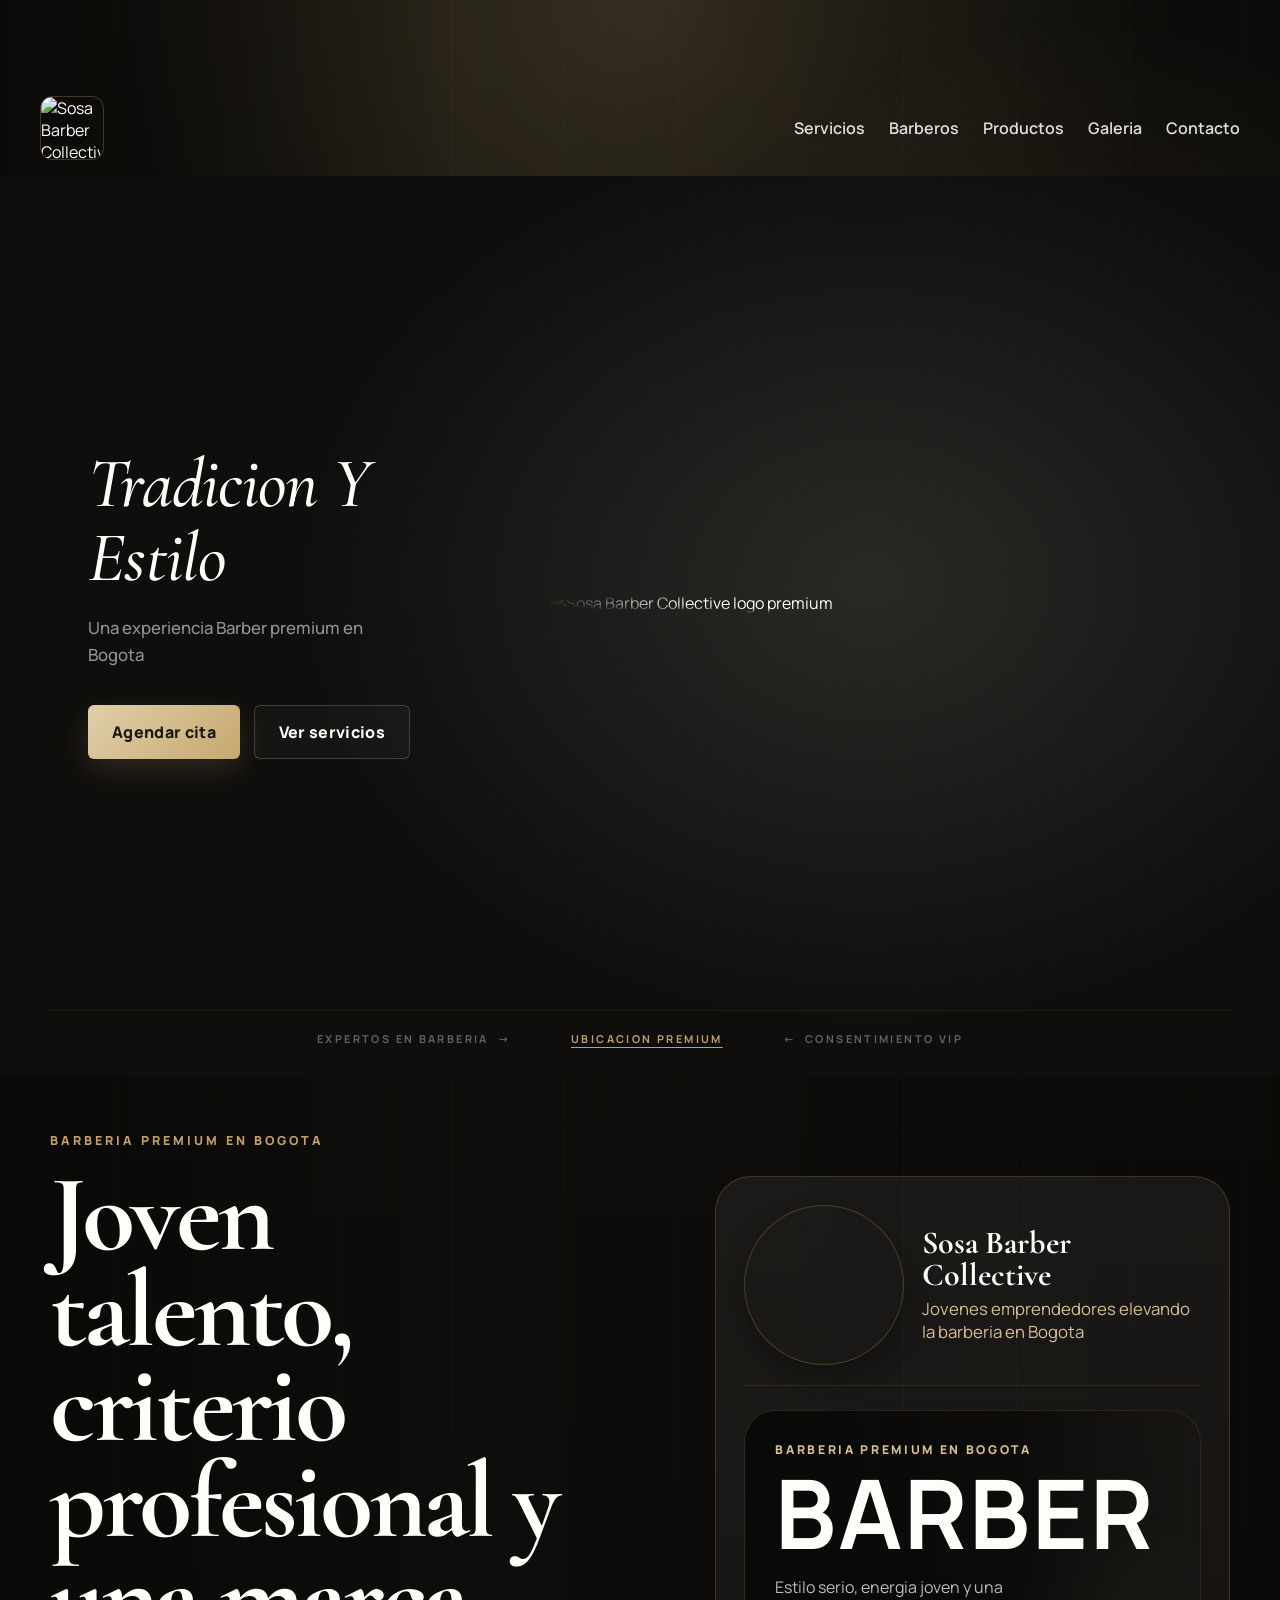
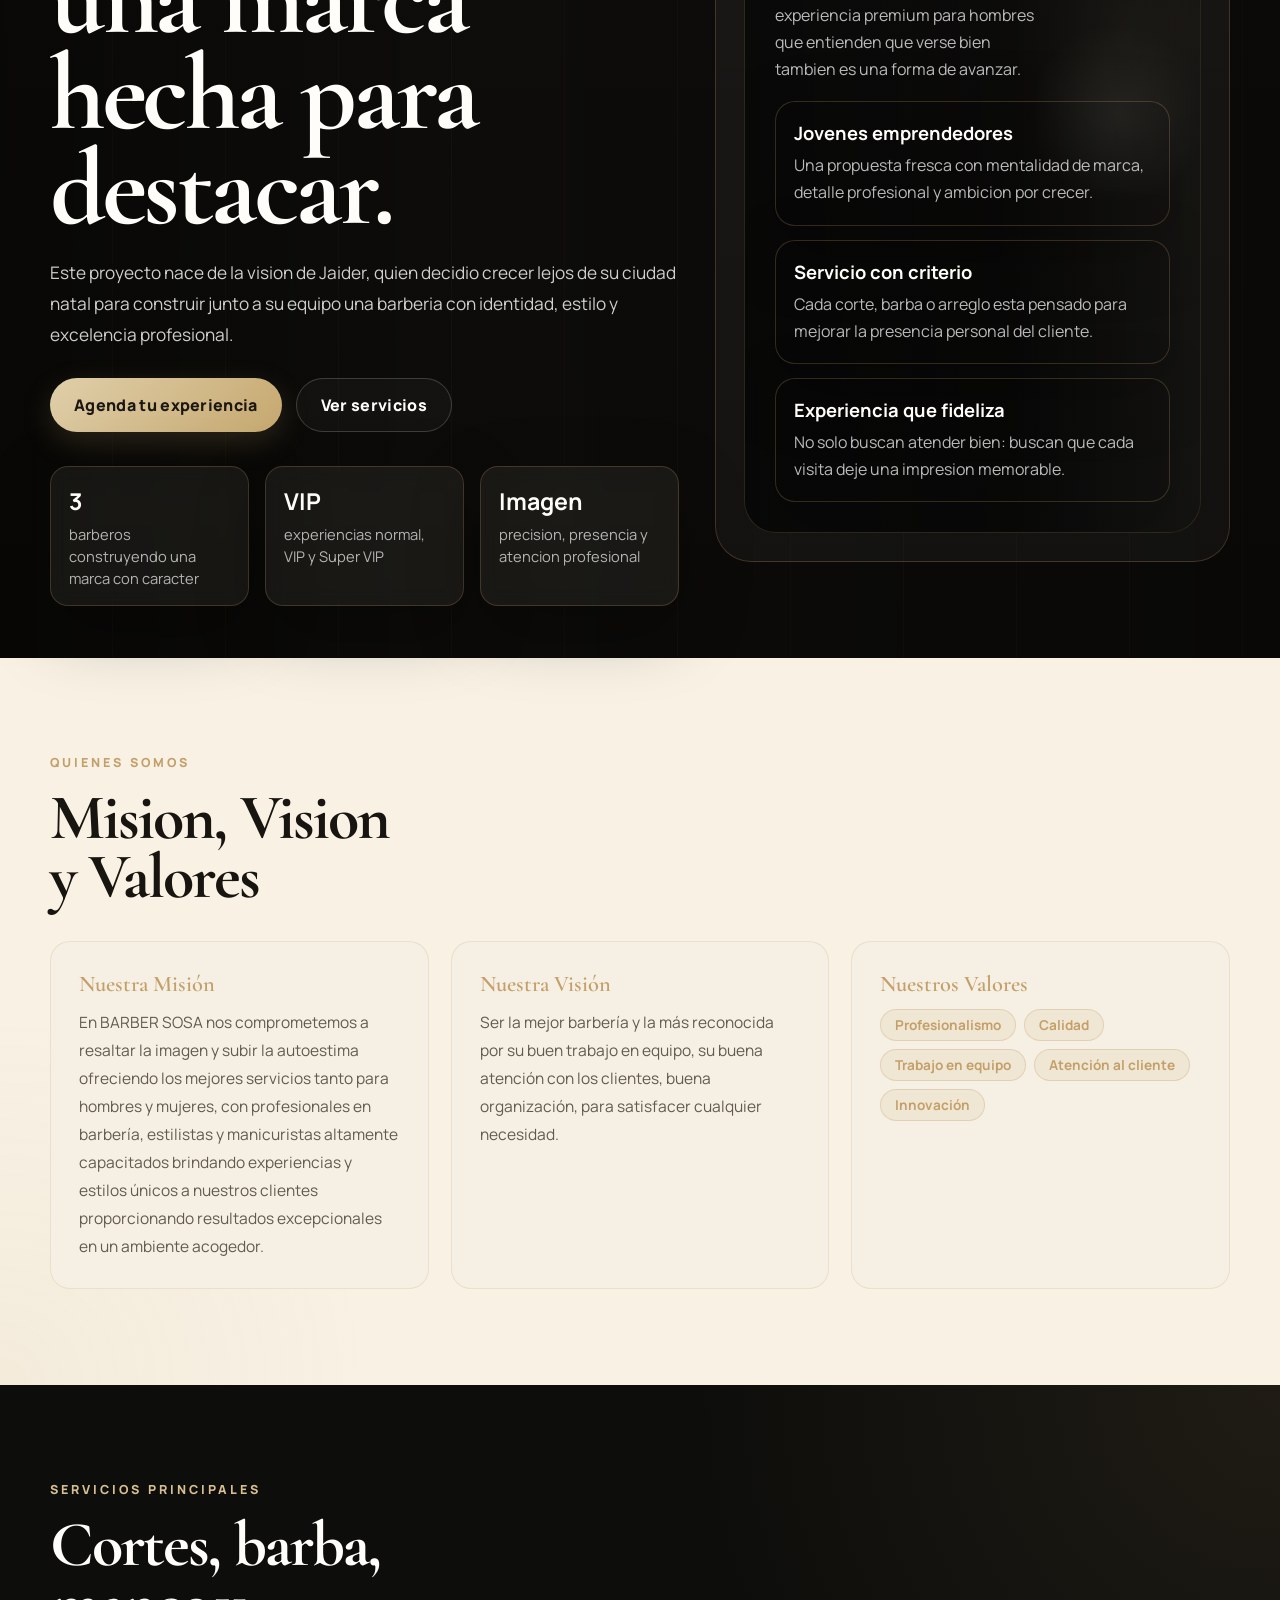
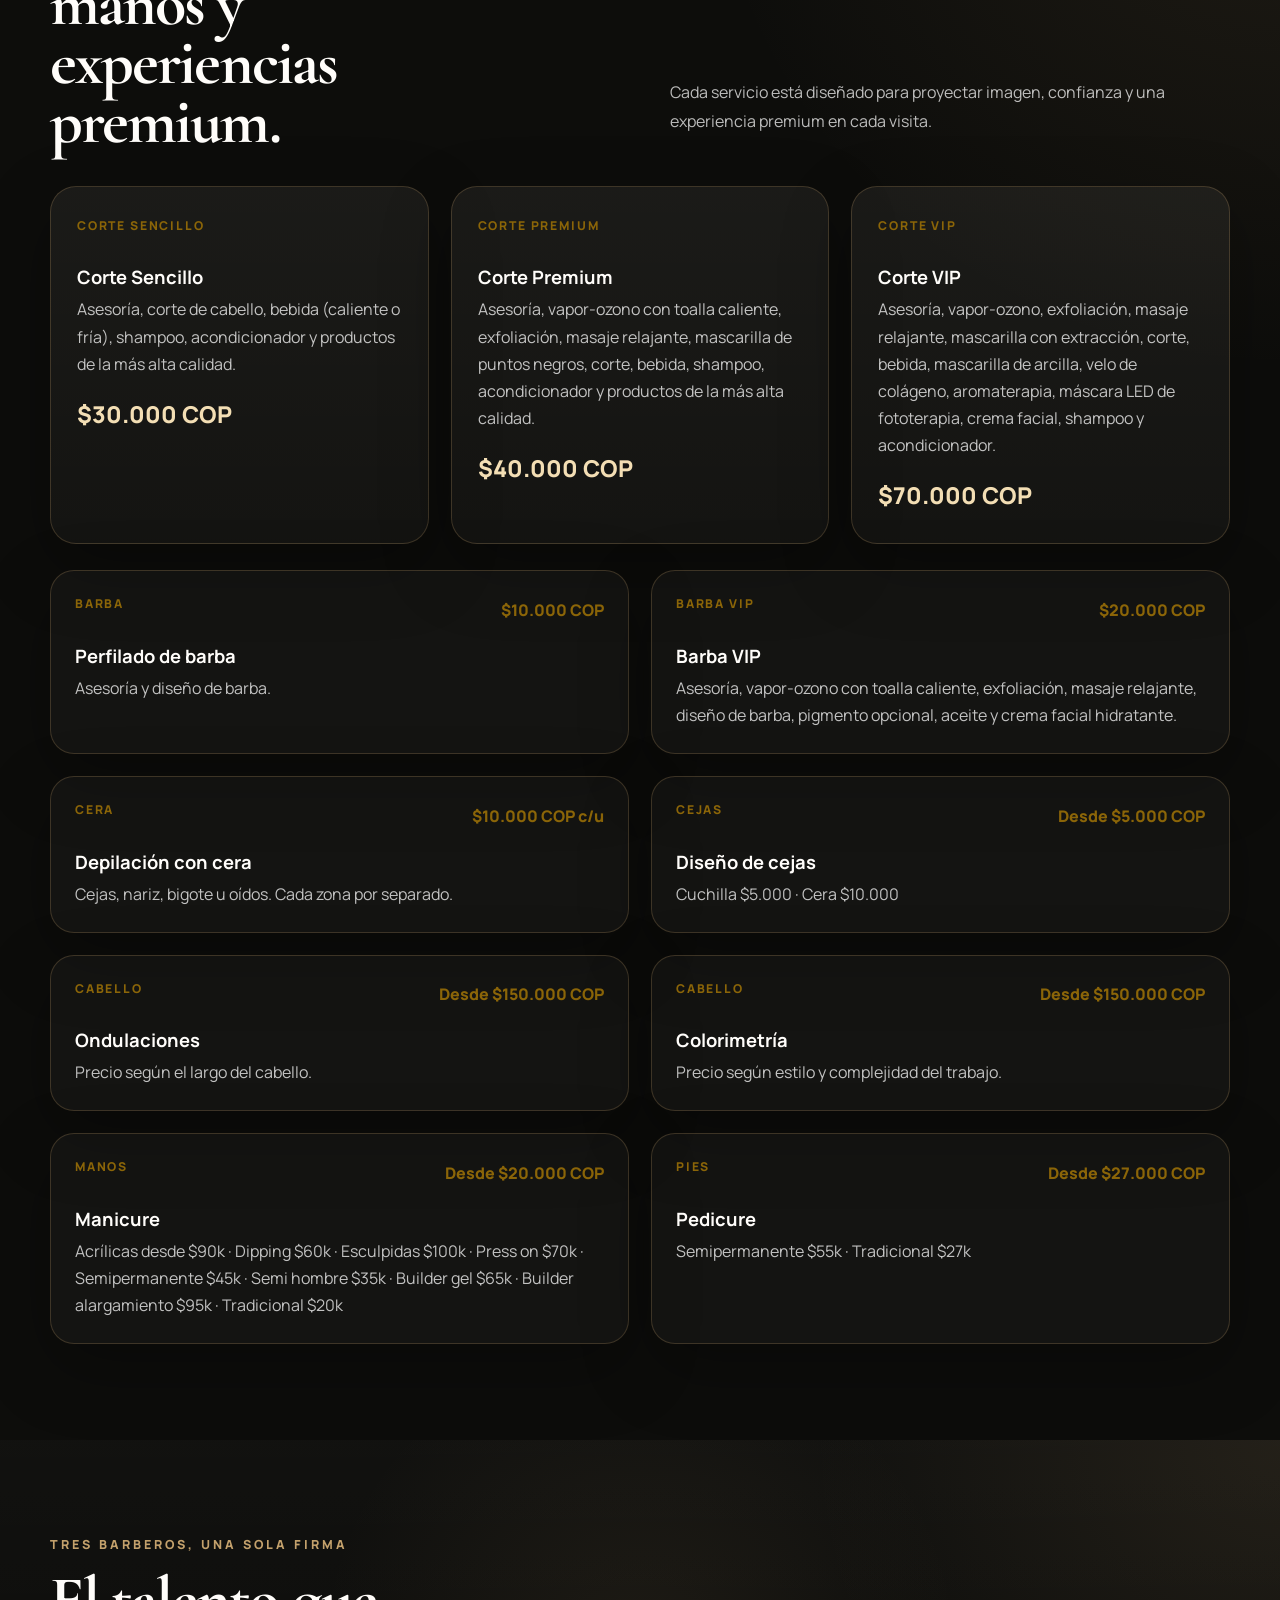
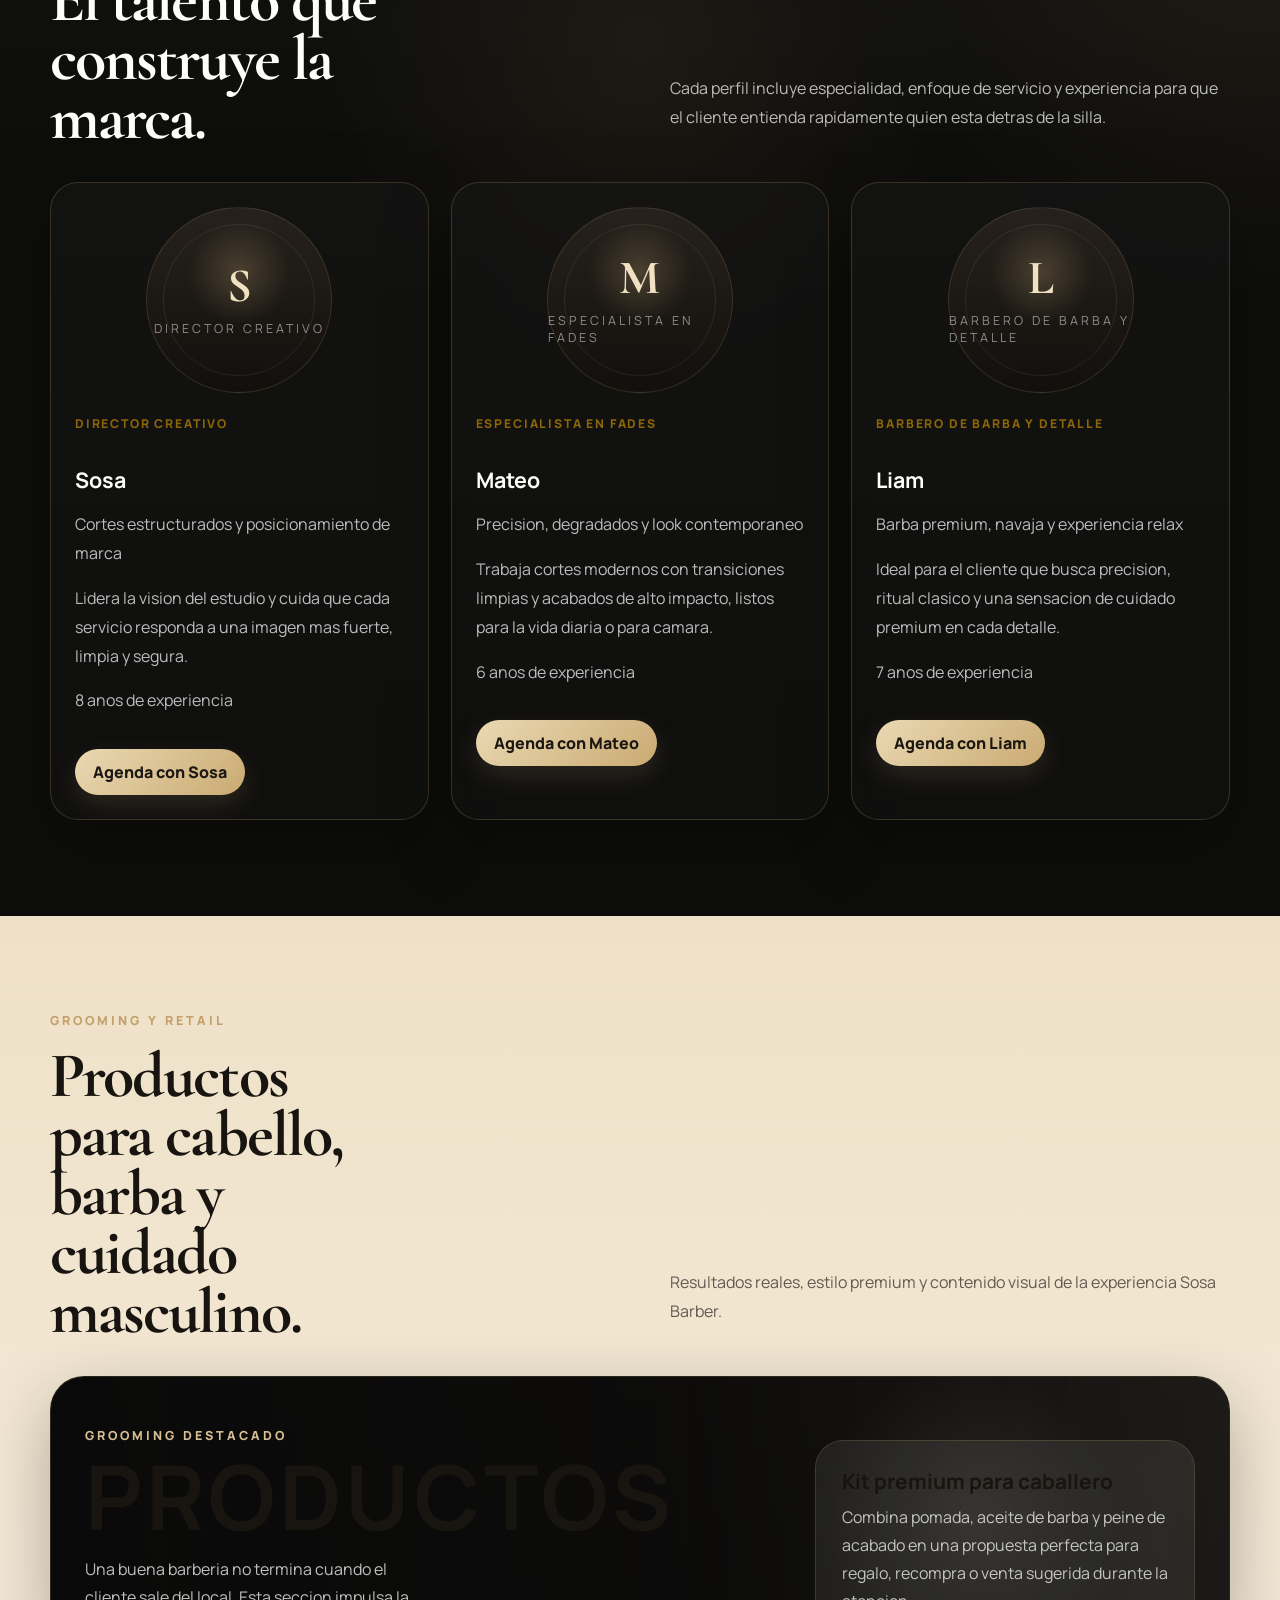
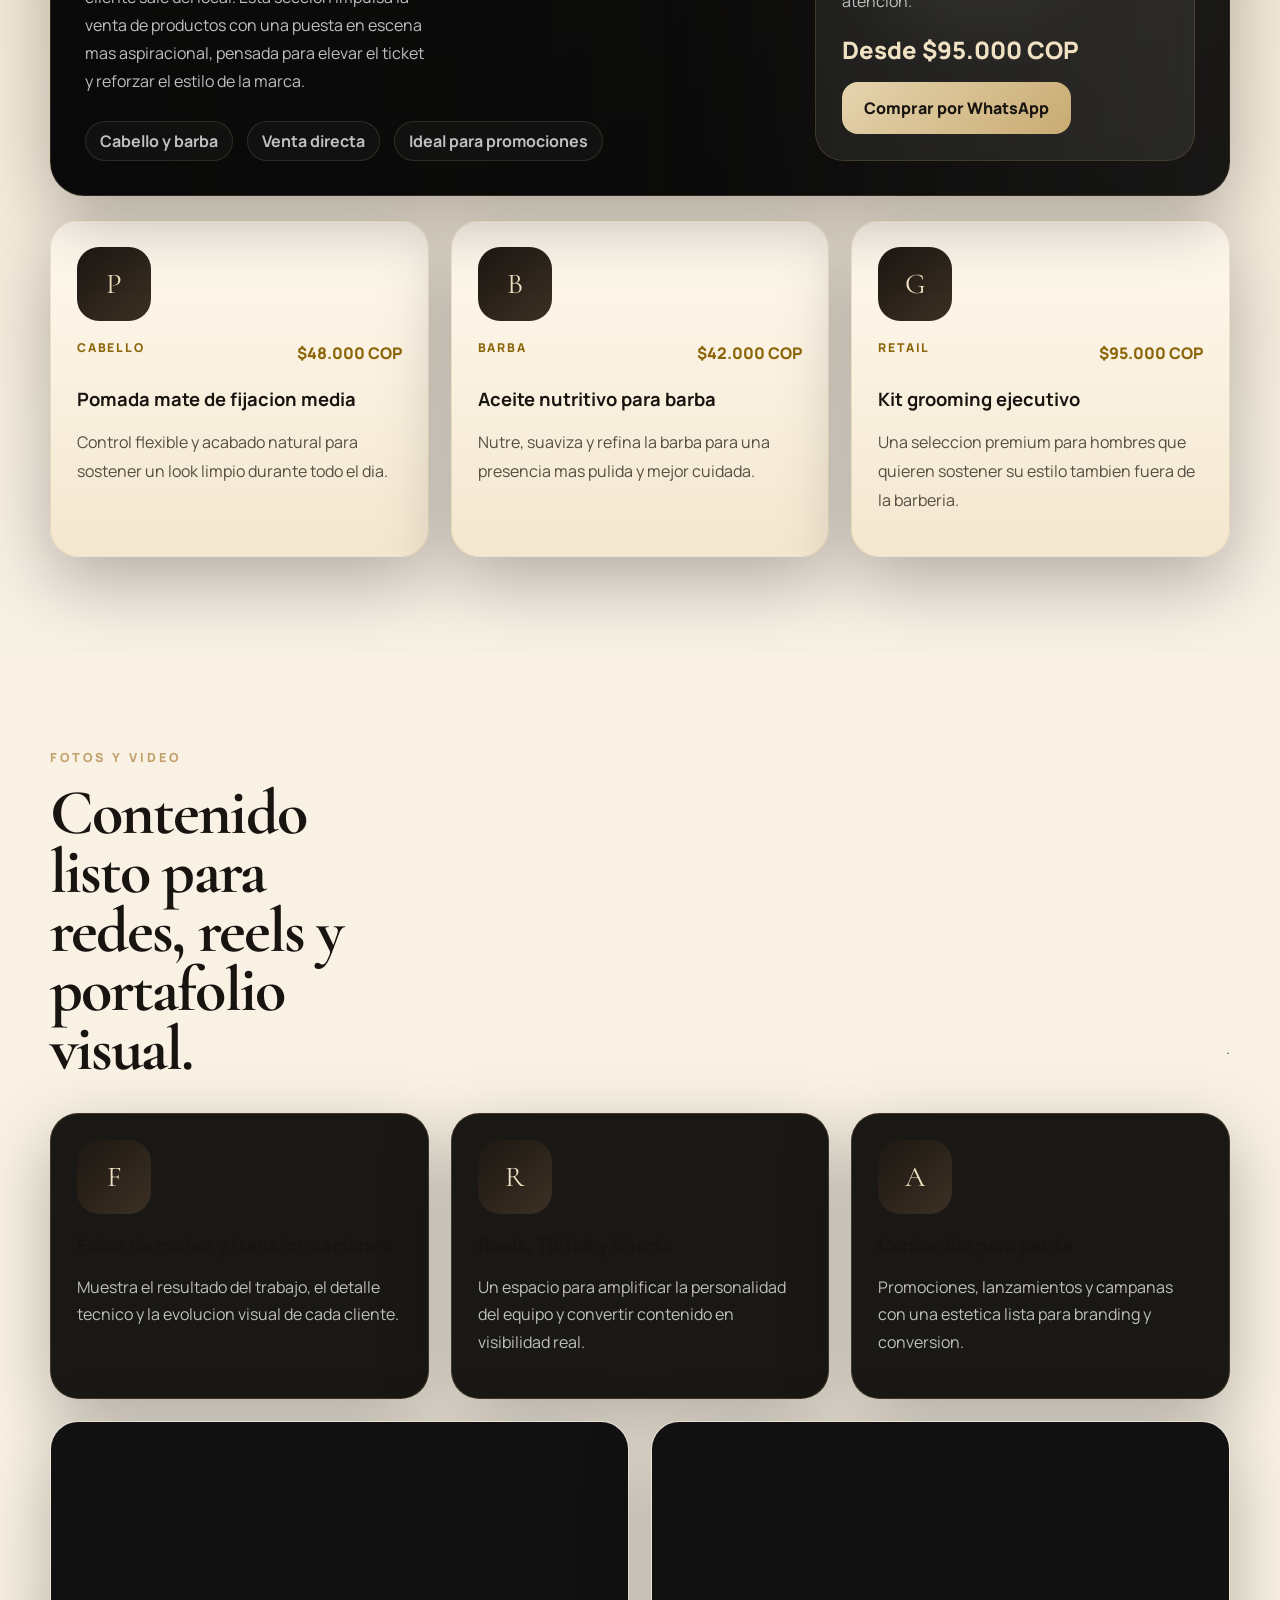
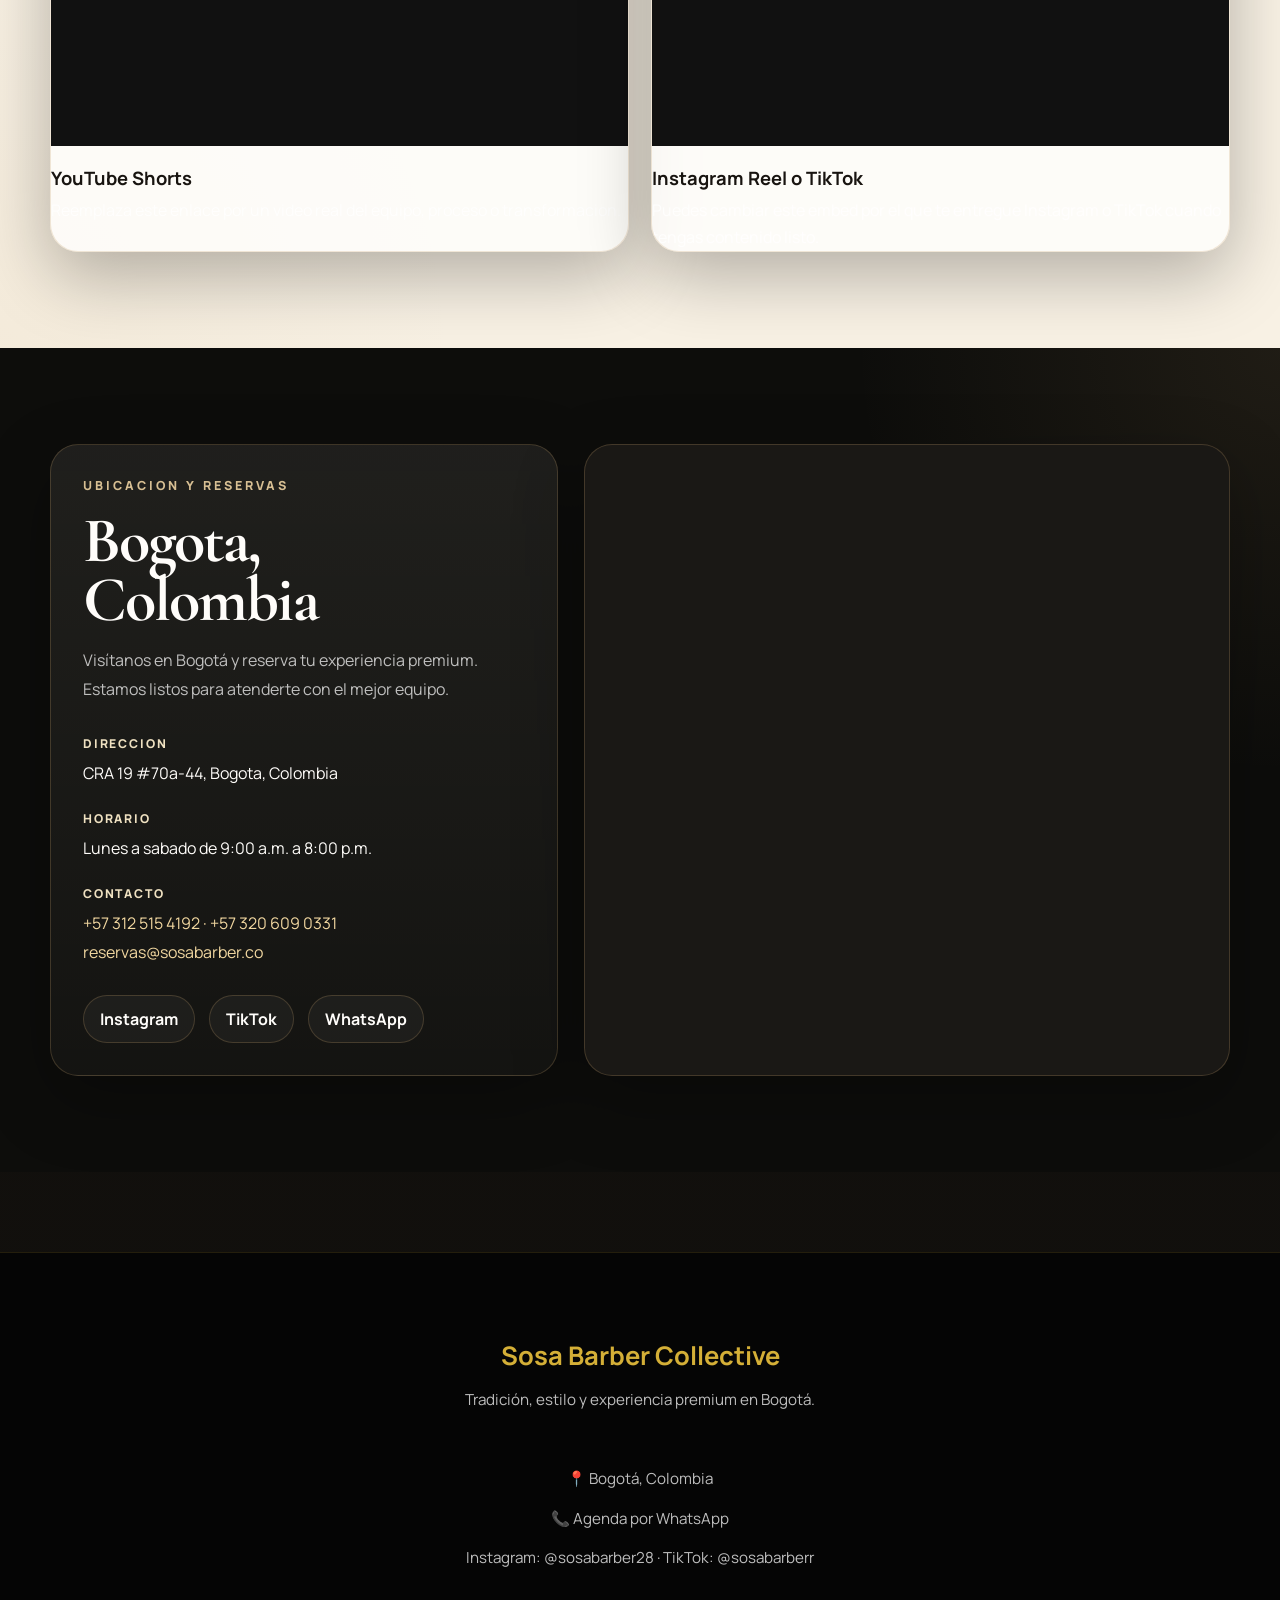
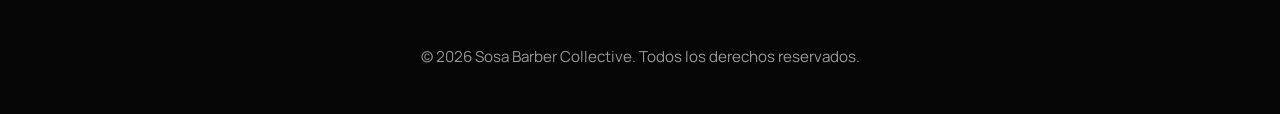
==== commit fcd3ee24: "feat: rediseño landing page y componente footer React Landing page (vanilla HTML/CSS/JS): - Navbar: " ====
--- a/index.html
+++ b/index.html
@@ -19,6 +19,10 @@
   <div class="page-shell">
     <header class="hero" id="inicio">
       <nav class="topbar">
+        <div class="topbar-brand-icon">
+          <img src="./img/SOSABarber.png" alt="Sosa Barber Collective" />
+        </div>
+
         <a class="brand" href="#inicio" aria-label="Ir al inicio">
           <img src="./img/logo4.png" alt="Logo de Sosa Barber Collective" class="brand__logo" />
           <span class="brand__text">
@@ -44,11 +48,11 @@
       <section class="hero-main">
         <div class="hero-main__grid">
           <div class="hero-main__copy">
-            <h1 class="hero-main__headline"><em>Tradicion Y Estilo</em></h1>
+              <h1 class="hero-main__headline"><em>Tradicion Y Estilo</em></h1>
             <p class="hero-main__sub">Una experiencia Barber premium en Bogota</p>
             <div class="hero-main__actions">
               <a class="button button--gold button--rect"
-                href="https://wa.me/573000000000?text=Hola%20quiero%20agendar%20un%20servicio%20en%20Sosa%20Barber%20Collective">Agendar
+                href="https://wa.me/573125154192?text=Hola%20quiero%20agendar%20un%20servicio%20en%20Sosa%20Barber%20Collective">Agendar
                 cita</a>
               <a class="button button--ghost button--rect" href="#servicios">Ver servicios</a>
             </div>
@@ -101,23 +105,13 @@
     </header>
 
     <main>
-      <section class="section section--light">
-        <div class="container intro-grid">
-          <div>
-            <p class="eyebrow">Estilo editorial</p>
-            <h2 class="section-title" id="about-title"></h2>
-            <p class="section-copy" id="about-copy"></p>
-            <blockquote class="brand-quote">
-              <p id="quote-text"></p>
-              <footer id="quote-author"></footer>
-            </blockquote>
-            <div class="section-actions">
-              <a class="button button--dark" href="#barberos">Conocer al equipo</a>
-            </div>
-          </div>
-          <div class="intro-image">
-            <img src="./img/barberia-dos.png" alt="Servicio de barberia premium" />
-          </div>
+      <section class="section section--light" id="nosotros">
+        <div class="container">
+          <p class="eyebrow">Quienes somos</p>
+          <div class="section-heading">
+            <h2 class="section-title">Mision, Vision y Valores</h2>
+          </div>
+          <div class="about-cards" id="about-cards"></div>
         </div>
       </section>
 
@@ -226,7 +220,7 @@
       <div class="footer__info">
         <p>📍 Bogotá, Colombia</p>
         <p>📞 Agenda por WhatsApp</p>
-        <p>Instagram: @sosabarbercollective</p>
+        <p>Instagram: @sosabarber28 · TikTok: @sosabarberr</p>
       </div>
 
       <div class="footer__copy">
--- a/css/styles.css
+++ b/css/styles.css
@@ -204,7 +204,7 @@
   margin: 0 auto;
   display: flex;
   align-items: center;
-  justify-content: flex-end;
+  justify-content: space-between;
   gap: 24px;
   padding: 16px 0;
 }
@@ -258,6 +258,43 @@
 /* Ocultar brand en topbar — solo queda el menu */
 .brand {
   display: none !important;
+}
+
+.topbar-brand-icon {
+  flex-shrink: 0;
+}
+
+.topbar-brand-icon img {
+  width: 64px;
+  height: 64px;
+  border-radius: 12px;
+  border: 1px solid rgba(195, 160, 106, 0.3);
+  object-fit: contain;
+  mix-blend-mode: lighten;
+  display: block;
+}
+
+.hero-icon-badge {
+  width: 72px;
+  height: 72px;
+  margin-bottom: 20px;
+  border: 1px solid rgba(195, 160, 106, 0.28);
+  border-radius: 16px;
+  background: rgba(195, 160, 106, 0.08);
+  backdrop-filter: blur(10px);
+  display: flex;
+  align-items: center;
+  justify-content: center;
+  overflow: hidden;
+}
+
+.hero-icon-badge img {
+  width: 100%;
+  height: 100%;
+  object-fit: contain;
+  mix-blend-mode: lighten;
+  -webkit-mask-image: none;
+  mask-image: none;
 }
 
 .menu {
@@ -646,6 +683,57 @@
   font-weight: 700;
 }
 
+.about-cards {
+  display: grid;
+  grid-template-columns: repeat(3, minmax(0, 1fr));
+  gap: 22px;
+}
+
+.about-card {
+  background: var(--paper);
+  border: 1px solid rgba(195, 160, 106, 0.2);
+  border-radius: 20px;
+  padding: 28px;
+}
+
+.about-card__icon {
+  font-size: 2rem;
+  margin-bottom: 16px;
+  display: block;
+  line-height: 1;
+}
+
+.about-card__title {
+  color: var(--gold);
+  font-family: "Cormorant Garamond", serif;
+  font-size: 1.4rem;
+  font-weight: 600;
+  margin: 0 0 12px;
+}
+
+.about-card__text {
+  color: var(--ink-soft);
+  line-height: 1.8;
+  font-size: 0.97rem;
+  margin: 0;
+}
+
+.about-card__valores {
+  display: flex;
+  flex-wrap: wrap;
+  gap: 8px;
+}
+
+.about-card__valor-chip {
+  background: rgba(195, 160, 106, 0.12);
+  border: 1px solid rgba(195, 160, 106, 0.3);
+  color: var(--gold);
+  border-radius: 999px;
+  padding: 6px 14px;
+  font-size: 0.85rem;
+  font-weight: 700;
+}
+
 .intro-grid {
   display: grid;
   grid-template-columns: 1fr 1fr;
@@ -1111,7 +1199,8 @@
   .gallery-grid,
   .service-tiers,
   .services-grid,
-  .video-grid {
+  .video-grid,
+  .about-cards {
     grid-template-columns: 1fr 1fr;
   }
 }
@@ -1156,8 +1245,14 @@
   .service-tiers,
   .services-grid,
   .video-grid,
-  .intro-grid {
+  .intro-grid,
+  .about-cards {
     grid-template-columns: 1fr;
+  }
+
+  .hero-icon-badge {
+    margin-left: auto;
+    margin-right: auto;
   }
 
   .brand::before {
